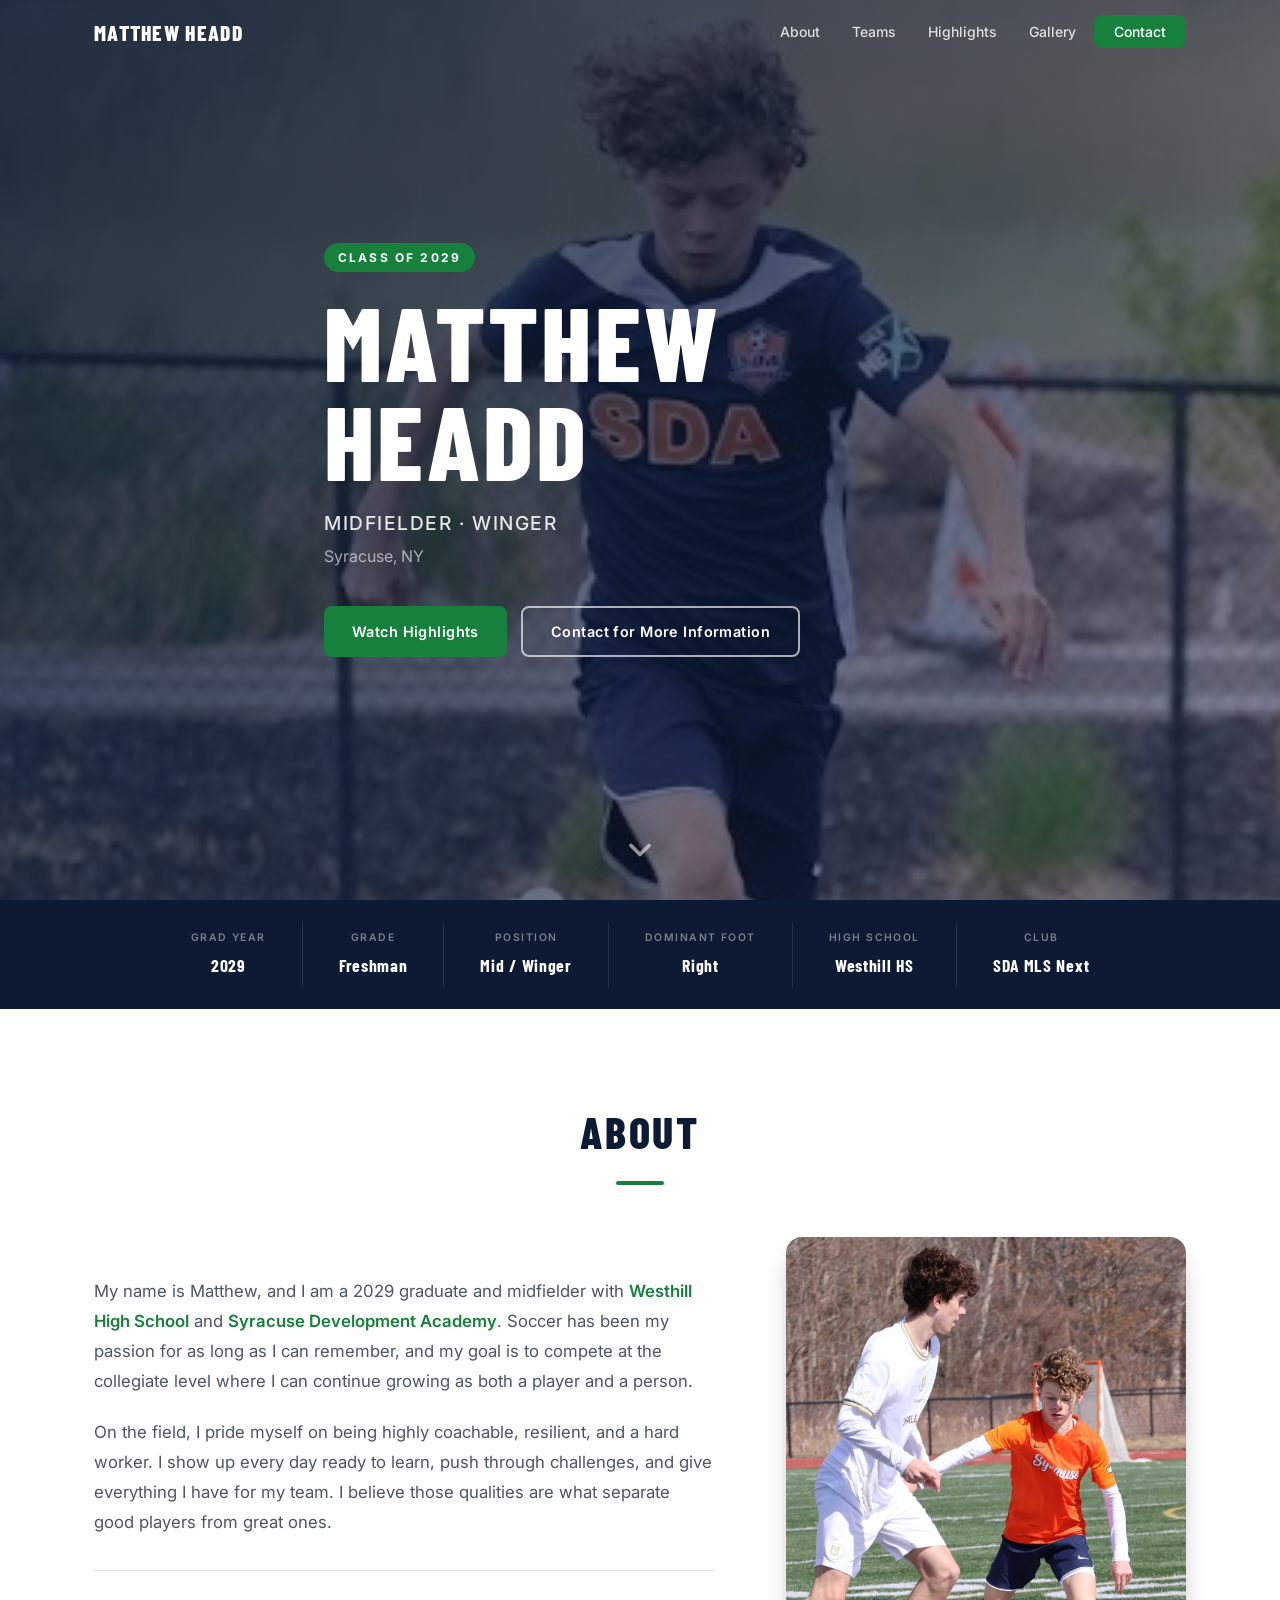
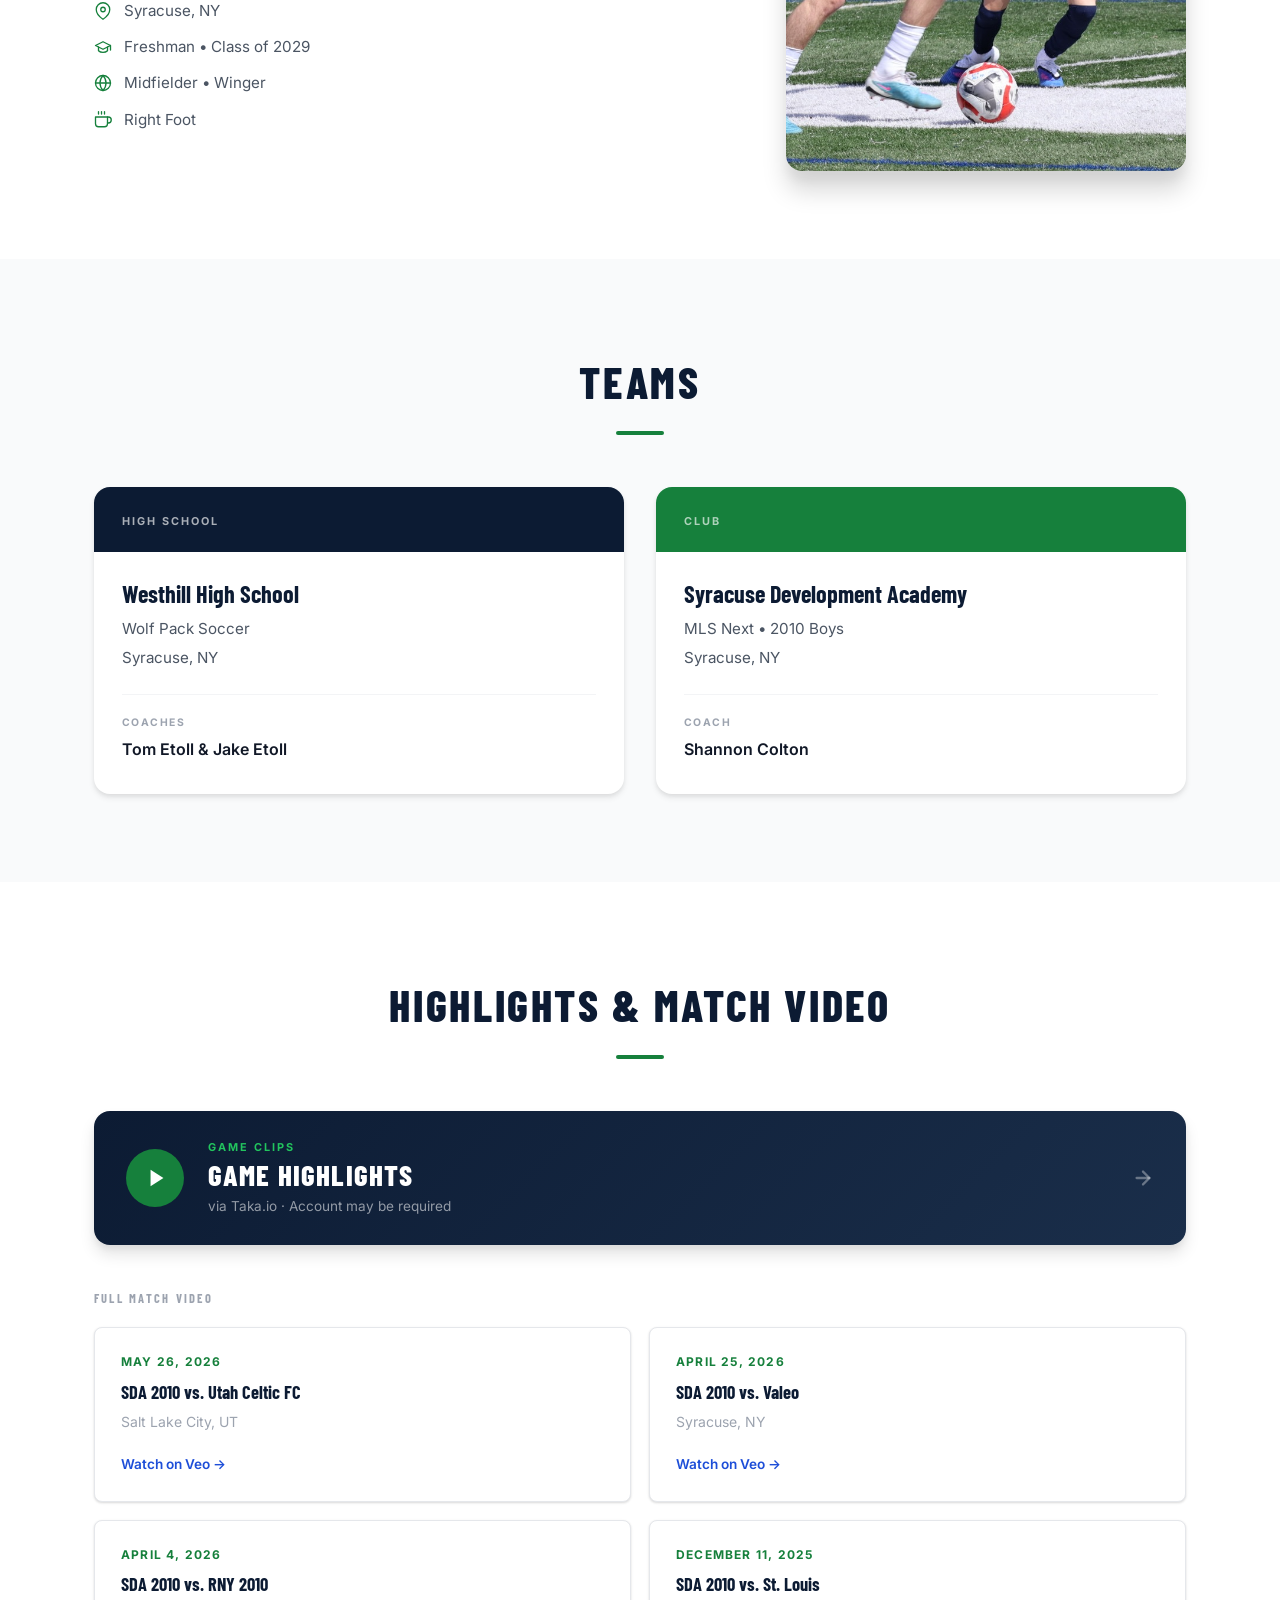
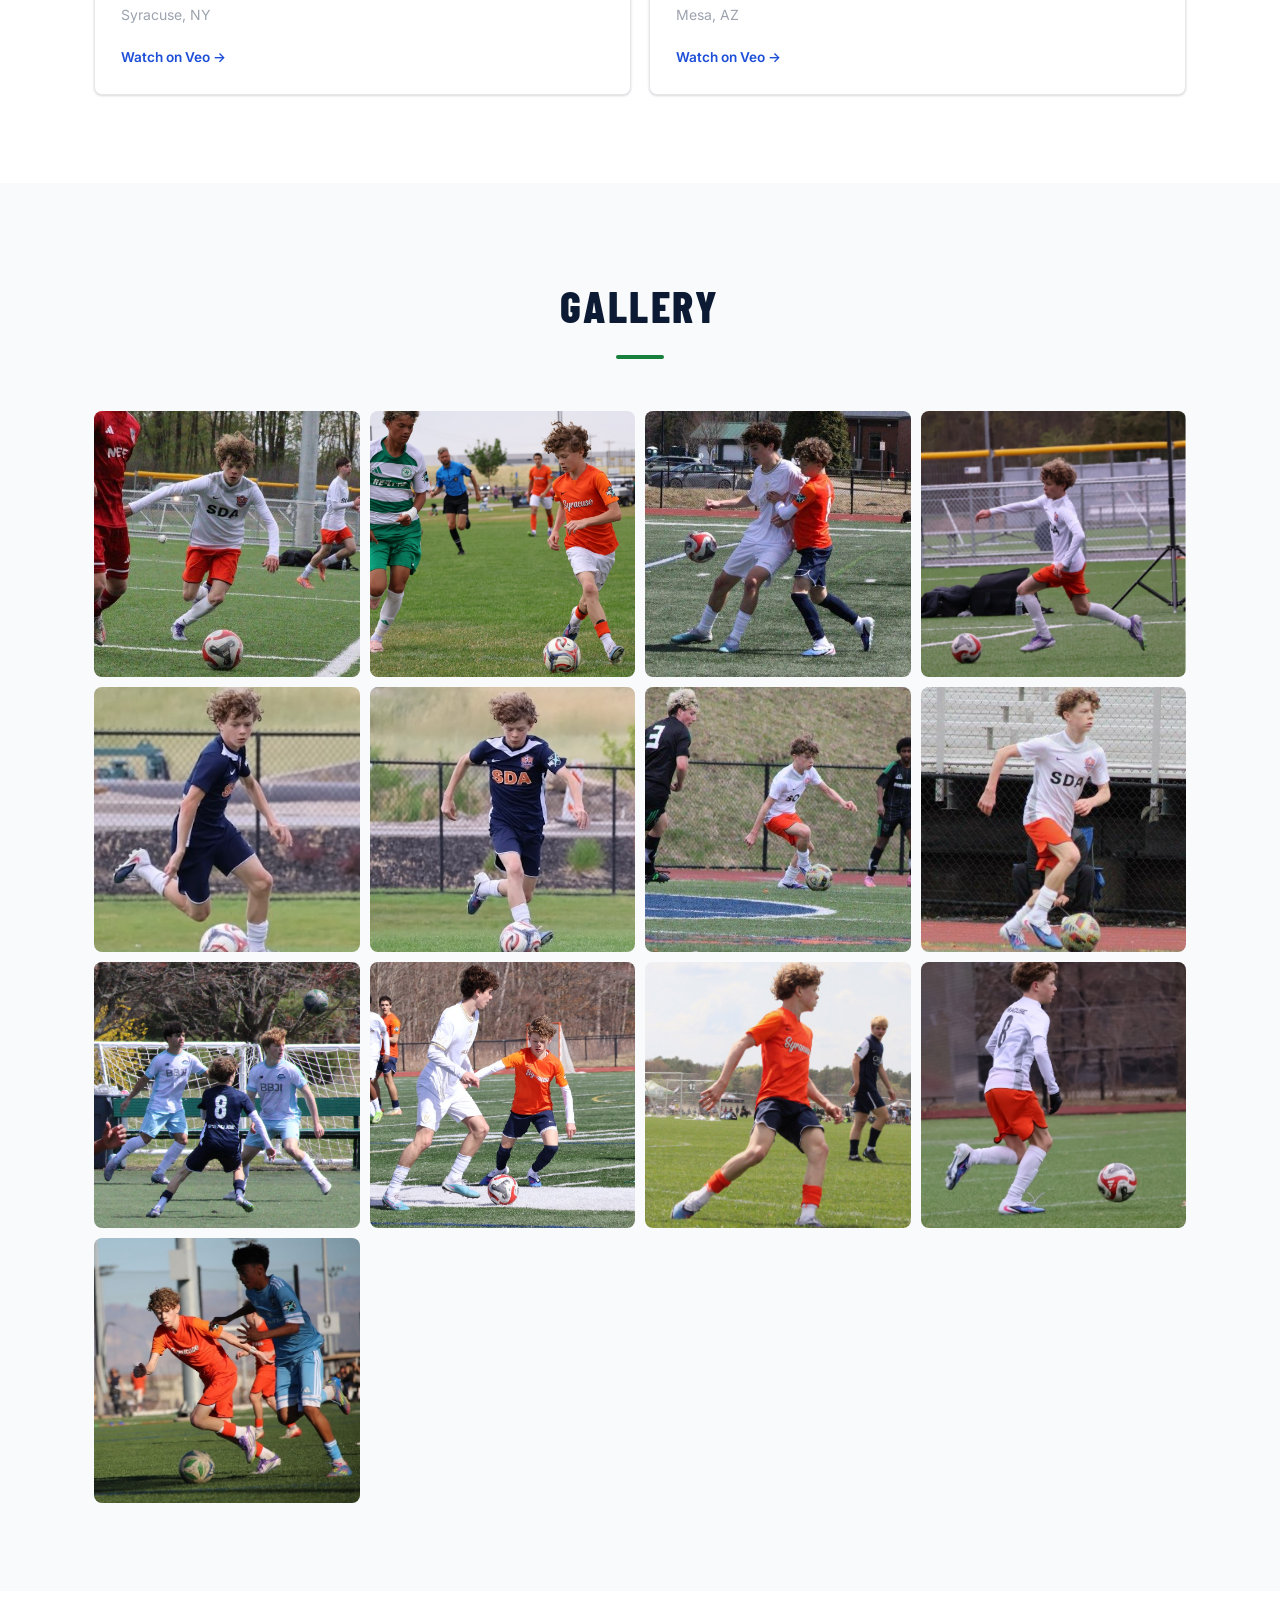
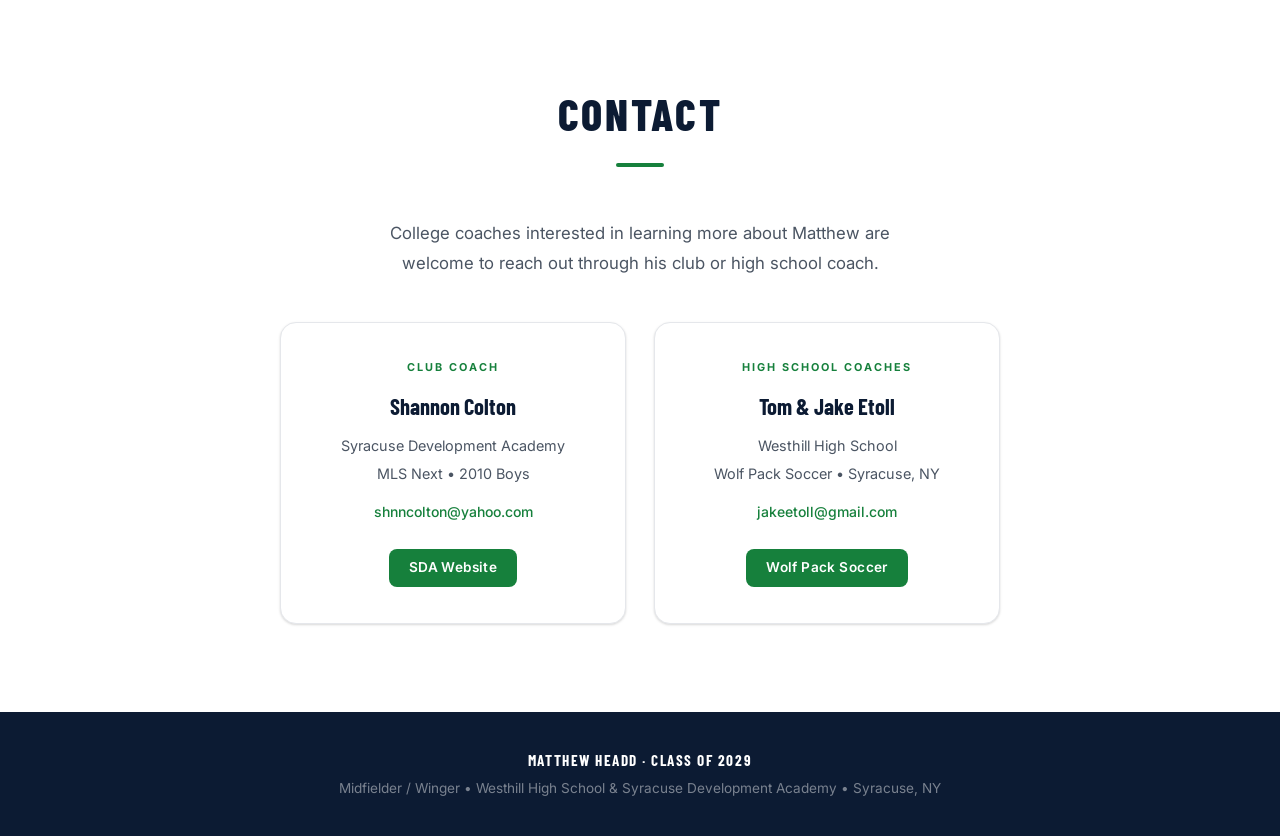
==== index.html @ 7f221096 "Name spelling" ====
<!DOCTYPE html>
<html lang="en">
<head>
  <meta charset="UTF-8" />
  <meta name="viewport" content="width=device-width, initial-scale=1.0" />
  <title>Matthew Headd | Soccer Player Profile | Class of 2029</title>
  <meta name="description" content="Matthew Headd — Midfielder/Winger, Class of 2029. Westhill High School & Syracuse Development Academy MLS Next. Syracuse, NY." />
  <link rel="preconnect" href="https://fonts.googleapis.com" />
  <link rel="preconnect" href="https://fonts.gstatic.com" crossorigin />
  <link href="https://fonts.googleapis.com/css2?family=Inter:wght@400;500;600;700&family=Barlow+Condensed:wght@600;700;800&display=swap" rel="stylesheet" />
  <link rel="stylesheet" href="css/styles.css" />
</head>
<body>

  <!-- ============================================================
       Navigation
  ============================================================ -->
  <header class="site-header" id="site-header">
    <nav class="nav container">
      <a href="#" class="nav-logo">Matthew Headd</a>
      <button class="nav-toggle" id="nav-toggle" aria-label="Toggle navigation" aria-expanded="false">
        <span></span><span></span><span></span>
      </button>
      <ul class="nav-menu" id="nav-menu" role="list">
        <li><a href="#about"      class="nav-link">About</a></li>
        <li><a href="#teams"      class="nav-link">Teams</a></li>
        <li><a href="#highlights" class="nav-link">Highlights</a></li>
        <li><a href="#gallery"    class="nav-link">Gallery</a></li>
        <li><a href="#contact"    class="nav-link nav-link--cta">Contact</a></li>
      </ul>
    </nav>
  </header>

  <!-- ============================================================
       Hero
  ============================================================ -->
  <section class="hero" id="hero">
    <div class="hero-bg">
      <img src="images/IMG_6256.jpeg" alt="Matthew Headd in match action" class="hero-img" />
      <div class="hero-overlay"></div>
    </div>
    <div class="hero-content container">
      <span class="hero-badge">Class of 2029</span>
      <h1 class="hero-name">Matthew Headd</h1>
      <p class="hero-position">Midfielder &middot; Winger</p>
      <p class="hero-location">Syracuse, NY</p>
      <div class="hero-actions">
        <a href="#highlights" class="btn btn--primary">Watch Highlights</a>
        <a href="#contact"    class="btn btn--outline">Contact for More Information</a>
      </div>
    </div>
    <a href="#about" class="hero-scroll" aria-label="Scroll to about section">
      <svg viewBox="0 0 24 24" fill="none" stroke="currentColor" stroke-width="2.5" stroke-linecap="round" stroke-linejoin="round">
        <polyline points="6 9 12 15 18 9"></polyline>
      </svg>
    </a>
  </section>

  <!-- ============================================================
       Stats Bar
  ============================================================ -->
  <div class="stats-bar" aria-label="Quick stats">
    <div class="container stats-bar__inner">
      <div class="stat-item">
        <span class="stat-label">Grad Year</span>
        <span class="stat-value">2029</span>
      </div>
      <div class="stat-item">
        <span class="stat-label">Grade</span>
        <span class="stat-value">Freshman</span>
      </div>
      <div class="stat-item">
        <span class="stat-label">Position</span>
        <span class="stat-value">Mid / Winger</span>
      </div>
      <div class="stat-item">
        <span class="stat-label">Dominant Foot</span>
        <span class="stat-value">Right</span>
      </div>
      <div class="stat-item">
        <span class="stat-label">High School</span>
        <span class="stat-value">Westhill HS</span>
      </div>
      <div class="stat-item">
        <span class="stat-label">Club</span>
        <span class="stat-value">SDA MLS Next</span>
      </div>
    </div>
  </div>

  <!-- ============================================================
       About
  ============================================================ -->
  <section class="section" id="about">
    <div class="container">
      <div class="section-header">
        <h2 class="section-title">About</h2>
        <div class="section-line"></div>
      </div>
      <div class="about-grid">
        <div class="about-text">
          <p class="about-bio">
            My name is Matthew, and I am a 2029 graduate and midfielder with
            <a href="https://www.facebook.com/warriorsoccer7484/" target="_blank" rel="noopener noreferrer">Westhill High School</a>
            and
            <a href="https://www.syracusedevelopmentacademy.com/" target="_blank" rel="noopener noreferrer">Syracuse Development Academy</a>.
            Soccer has been my passion for as long as I can remember, and my goal is to compete at the collegiate level where I can continue growing as both a player and a person.
          </p>
          <p class="about-bio">
            On the field, I pride myself on being highly coachable, resilient, and a hard worker. I show up every day ready to learn, push through challenges, and give everything I have for my team. I believe those qualities are what separate good players from great ones.
          </p>
          <ul class="about-details">
            <li class="detail-row">
              <svg class="detail-icon" viewBox="0 0 24 24" fill="none" stroke="currentColor" stroke-width="2" stroke-linecap="round" stroke-linejoin="round"><path d="M21 10c0 7-9 13-9 13s-9-6-9-13a9 9 0 0118 0z"/><circle cx="12" cy="10" r="3"/></svg>
              <span>Syracuse, NY</span>
            </li>
            <li class="detail-row">
              <svg class="detail-icon" viewBox="0 0 24 24" fill="none" stroke="currentColor" stroke-width="2" stroke-linecap="round" stroke-linejoin="round"><path d="M22 10v6M2 10l10-5 10 5-10 5z"/><path d="M6 12v5c3 3 9 3 12 0v-5"/></svg>
              <span>Freshman &bull; Class of 2029</span>
            </li>
            <li class="detail-row">
              <svg class="detail-icon" viewBox="0 0 24 24" fill="none" stroke="currentColor" stroke-width="2" stroke-linecap="round" stroke-linejoin="round"><circle cx="12" cy="12" r="10"/><path d="M12 2a14.5 14.5 0 000 20 14.5 14.5 0 000-20"/><path d="M2 12h20"/></svg>
              <span>Midfielder &bull; Winger</span>
            </li>
            <li class="detail-row">
              <svg class="detail-icon" viewBox="0 0 24 24" fill="none" stroke="currentColor" stroke-width="2" stroke-linecap="round" stroke-linejoin="round"><path d="M18 8h1a4 4 0 010 8h-1"/><path d="M2 8h16v9a4 4 0 01-4 4H6a4 4 0 01-4-4V8z"/><line x1="6" y1="1" x2="6" y2="4"/><line x1="10" y1="1" x2="10" y2="4"/><line x1="14" y1="1" x2="14" y2="4"/></svg>
              <span>Right Foot</span>
            </li>
          </ul>
        </div>
        <div class="about-photo">
          <img src="images/IMG_8294.jpeg" alt="Matthew Headd competing for the ball" />
        </div>
      </div>
    </div>
  </section>

  <!-- ============================================================
       Teams
  ============================================================ -->
  <section class="section section--alt" id="teams">
    <div class="container">
      <div class="section-header">
        <h2 class="section-title">Teams</h2>
        <div class="section-line"></div>
      </div>
      <div class="teams-grid">

        <div class="team-card">
          <div class="team-card__header team-card__header--hs">
            <span class="team-type">High School</span>
          </div>
          <div class="team-card__body">
            <h3 class="team-name">
              <a href="https://www.facebook.com/warriorsoccer7484/" target="_blank" rel="noopener noreferrer">Westhill High School</a>
            </h3>
            <p class="team-detail">Wolf Pack Soccer</p>
            <p class="team-detail">Syracuse, NY</p>
            <div class="team-coaches">
              <p class="coaches-label">Coaches</p>
              <p class="coaches-names">Tom Etoll &amp; Jake Etoll</p>
            </div>
          </div>
        </div>

        <div class="team-card">
          <div class="team-card__header team-card__header--club">
            <span class="team-type">Club</span>
          </div>
          <div class="team-card__body">
            <h3 class="team-name">
              <a href="https://www.syracusedevelopmentacademy.com/" target="_blank" rel="noopener noreferrer">Syracuse Development Academy</a>
            </h3>
            <p class="team-detail">MLS Next &bull; 2010 Boys</p>
            <p class="team-detail">Syracuse, NY</p>
            <div class="team-coaches">
              <p class="coaches-label">Coach</p>
              <p class="coaches-names">Shannon Colton</p>
            </div>
          </div>
        </div>

      </div>
    </div>
  </section>

  <!-- ============================================================
       Highlights & Match Video
  ============================================================ -->
  <section class="section" id="highlights">
    <div class="container">
      <div class="section-header">
        <h2 class="section-title">Highlights &amp; Match Video</h2>
        <div class="section-line"></div>
      </div>

      <div class="highlights-featured">
        <a href="https://taka.io/soccer/athlete/6717ccf7fbbf67ba51ec1f90?tabName=by_games&fixtureId=418350&clip=127984_22_1"
           target="_blank" rel="noopener noreferrer"
           class="highlight-card">
          <div class="highlight-card__icon" aria-hidden="true">
            <svg viewBox="0 0 24 24" fill="currentColor"><polygon points="5 3 19 12 5 21 5 3"/></svg>
          </div>
          <div class="highlight-card__body">
            <span class="highlight-card__badge">Game Clips</span>
            <h3 class="highlight-card__title">Game Highlights</h3>
            <p class="highlight-card__sub">via Taka.io &middot; Account may be required</p>
          </div>
          <svg class="highlight-card__arrow" viewBox="0 0 24 24" fill="none" stroke="currentColor" stroke-width="2.5" stroke-linecap="round" stroke-linejoin="round" aria-hidden="true">
            <line x1="5" y1="12" x2="19" y2="12"/><polyline points="12 5 19 12 12 19"/>
          </svg>
        </a>
      </div>

      <h3 class="matches-heading">Full Match Video</h3>
      <div class="matches-grid">

        <a href="https://app.veo.co/matches/20260526-sda-2010-boys-mls-next-vs-utah-celtic-fc-v5037a9a/"
           target="_blank" rel="noopener noreferrer" class="match-card">
          <p class="match-card__date">May 26, 2026</p>
          <p class="match-card__matchup">SDA 2010 vs. Utah Celtic FC</p>
          <p class="match-card__location">Salt Lake City, UT</p>
          <span class="match-card__link">Watch on Veo &rarr;</span>
        </a>

        <a href="https://app.veo.co/matches/20260425-sda-2010-boys-mls-next-vs-valeo-v6dd830a/"
           target="_blank" rel="noopener noreferrer" class="match-card">
          <p class="match-card__date">April 25, 2026</p>
          <p class="match-card__matchup">SDA 2010 vs. Valeo</p>
          <p class="match-card__location">Syracuse, NY</p>
          <span class="match-card__link">Watch on Veo &rarr;</span>
        </a>

        <a href="https://app.veo.co/matches/20260404-sda-2010-boys-mls-next-vs-rny-2010-v8fd1dd7/"
           target="_blank" rel="noopener noreferrer" class="match-card">
          <p class="match-card__date">April 4, 2026</p>
          <p class="match-card__matchup">SDA 2010 vs. RNY 2010</p>
          <p class="match-card__location">Syracuse, NY</p>
          <span class="match-card__link">Watch on Veo &rarr;</span>
        </a>

        <a href="https://app.veo.co/matches/20251211-sda-2010-boys-mls-next-vs-st-louis-1de81e74/"
           target="_blank" rel="noopener noreferrer" class="match-card">
          <p class="match-card__date">December 11, 2025</p>
          <p class="match-card__matchup">SDA 2010 vs. St. Louis</p>
          <p class="match-card__location">Mesa, AZ</p>
          <span class="match-card__link">Watch on Veo &rarr;</span>
        </a>

      </div>
    </div>
  </section>

  <!-- ============================================================
       Photo Gallery
  ============================================================ -->
  <section class="section section--alt" id="gallery">
    <div class="container">
      <div class="section-header">
        <h2 class="section-title">Gallery</h2>
        <div class="section-line"></div>
      </div>
      <div class="gallery-grid">
        <button class="gallery-item" data-src="images/IMG_0622.jpeg" data-index="0"  aria-label="View photo 1"><img  src="images/IMG_0622.jpeg" alt="Matthew Headd in action" loading="lazy" /></button>
        <button class="gallery-item" data-src="images/IMG_1736.jpeg" data-index="1"  aria-label="View photo 2"><img  src="images/IMG_1736.jpeg" alt="Matthew Headd in action" loading="lazy" /></button>
        <button class="gallery-item" data-src="images/IMG_5354.jpeg" data-index="2"  aria-label="View photo 3"><img  src="images/IMG_5354.jpeg" alt="Matthew Headd in action" loading="lazy" /></button>
        <button class="gallery-item" data-src="images/IMG_6201.jpeg" data-index="3"  aria-label="View photo 4"><img  src="images/IMG_6201.jpeg" alt="Matthew Headd in action" loading="lazy" /></button>
        <button class="gallery-item" data-src="images/IMG_6254.jpeg" data-index="4"  aria-label="View photo 5"><img  src="images/IMG_6254.jpeg" alt="Matthew Headd in action" loading="lazy" /></button>
        <button class="gallery-item" data-src="images/IMG_6256.jpeg" data-index="5"  aria-label="View photo 6"><img  src="images/IMG_6256.jpeg" alt="Matthew Headd in action" loading="lazy" /></button>
        <button class="gallery-item" data-src="images/IMG_6414.jpeg" data-index="6"  aria-label="View photo 7"><img  src="images/IMG_6414.jpeg" alt="Matthew Headd in action" loading="lazy" /></button>
        <button class="gallery-item" data-src="images/IMG_6507.jpeg" data-index="7"  aria-label="View photo 8"><img  src="images/IMG_6507.jpeg" alt="Matthew Headd in action" loading="lazy" /></button>
        <button class="gallery-item" data-src="images/IMG_7121.jpeg" data-index="8"  aria-label="View photo 9"><img  src="images/IMG_7121.jpeg" alt="Matthew Headd in action" loading="lazy" /></button>
        <button class="gallery-item" data-src="images/IMG_8294.jpeg" data-index="9"  aria-label="View photo 10"><img src="images/IMG_8294.jpeg" alt="Matthew Headd in action" loading="lazy" /></button>
        <button class="gallery-item" data-src="images/IMG_8454.jpeg" data-index="10" aria-label="View photo 11"><img src="images/IMG_8454.jpeg" alt="Matthew Headd in action" loading="lazy" /></button>
        <button class="gallery-item" data-src="images/IMG_8522.jpeg" data-index="11" aria-label="View photo 12"><img src="images/IMG_8522.jpeg" alt="Matthew Headd in action" loading="lazy" /></button>
        <button class="gallery-item" data-src="images/IMG_9876.jpeg" data-index="12" aria-label="View photo 13"><img src="images/IMG_9876.jpeg" alt="Matthew Headd in action" loading="lazy" /></button>
      </div>
    </div>
  </section>

  <!-- Lightbox -->
  <div class="lightbox" id="lightbox" role="dialog" aria-modal="true" aria-label="Photo lightbox">
    <button class="lightbox-close" id="lightbox-close" aria-label="Close photo viewer">&times;</button>
    <button class="lightbox-prev"  id="lightbox-prev"  aria-label="Previous photo">&#8249;</button>
    <button class="lightbox-next"  id="lightbox-next"  aria-label="Next photo">&#8250;</button>
    <div class="lightbox-img-wrap">
      <img src="" alt="" id="lightbox-img" />
    </div>
    <p class="lightbox-counter" id="lightbox-counter" aria-live="polite"></p>
  </div>

  <!-- ============================================================
       Contact
  ============================================================ -->
  <section class="section" id="contact">
    <div class="container">
      <div class="section-header">
        <h2 class="section-title">Contact</h2>
        <div class="section-line"></div>
      </div>
      <p class="contact-intro">
        College coaches interested in learning more about Matthew are welcome to reach out through his club or high school coach.
      </p>
      <div class="contact-cards">
        <div class="contact-card">
          <p class="contact-card__label">Club Coach</p>
          <h3 class="contact-card__name">Shannon Colton</h3>
          <p class="contact-card__detail">Syracuse Development Academy</p>
          <p class="contact-card__detail">MLS Next &bull; 2010 Boys</p>
          <div class="contact-links">
            <a href="mailto:shnncolton@yahoo.com" class="contact-link">shnncolton@yahoo.com</a>
          </div>
          <a href="https://www.syracusedevelopmentacademy.com/" target="_blank" rel="noopener noreferrer" class="btn btn--primary btn--sm">SDA Website</a>
        </div>

        <div class="contact-card">
          <p class="contact-card__label">High School Coaches</p>
          <h3 class="contact-card__name">Tom &amp; Jake Etoll</h3>
          <p class="contact-card__detail">Westhill High School</p>
          <p class="contact-card__detail">Wolf Pack Soccer &bull; Syracuse, NY</p>
          <div class="contact-links">
            <a href="mailto:jakeetoll@gmail.com" class="contact-link">jakeetoll@gmail.com</a>
          </div>
          <a href="https://www.facebook.com/warriorsoccer7484/" target="_blank" rel="noopener noreferrer" class="btn btn--primary btn--sm">Wolf Pack Soccer</a>
        </div>

      </div>
    </div>
  </section>

  <!-- ============================================================
       Footer
  ============================================================ -->
  <footer class="site-footer">
    <div class="container footer-inner">
      <p class="footer-name">Matthew Headd &middot; Class of 2029</p>
      <p class="footer-sub">Midfielder / Winger &bull; Westhill High School &amp; Syracuse Development Academy &bull; Syracuse, NY</p>
    </div>
  </footer>

  <script src="js/main.js"></script>
</body>
</html>
---- css/styles.css ----
/* ==========================================================================
   CSS Custom Properties
   ========================================================================== */
:root {
  --color-navy:        #0C1B33;
  --color-navy-mid:    #1A2E4A;
  --color-green:       #16803C;
  --color-green-dark:  #14532D;
  --color-green-light: #22C55E;
  --color-blue:        #1D4ED8;
  --color-white:       #FFFFFF;
  --color-gray-50:     #F9FAFB;
  --color-gray-100:    #F3F4F6;
  --color-gray-200:    #E5E7EB;
  --color-gray-400:    #9CA3AF;
  --color-gray-600:    #4B5563;
  --color-gray-900:    #111827;

  --font-heading: 'Barlow Condensed', sans-serif;
  --font-body:    'Inter', sans-serif;

  --radius:    8px;
  --radius-lg: 16px;

  --shadow-sm: 0 1px 3px rgba(0,0,0,0.10), 0 1px 2px rgba(0,0,0,0.06);
  --shadow-md: 0 4px 6px rgba(0,0,0,0.07), 0 2px 4px rgba(0,0,0,0.06);
  --shadow-lg: 0 10px 15px rgba(0,0,0,0.10), 0 4px 6px rgba(0,0,0,0.05);
  --shadow-xl: 0 20px 25px rgba(0,0,0,0.15), 0 10px 10px rgba(0,0,0,0.04);

  --nav-height: 64px;
  --transition: 0.2s ease;
}

/* ==========================================================================
   Reset & Base
   ========================================================================== */
*, *::before, *::after {
  box-sizing: border-box;
  margin: 0;
  padding: 0;
}

html {
  scroll-behavior: smooth;
  font-size: 16px;
  /* Offset anchor links so the fixed nav doesn't cover section headings */
  scroll-padding-top: var(--nav-height);
}

body {
  font-family: var(--font-body);
  color: var(--color-gray-900);
  background: var(--color-white);
  line-height: 1.6;
  -webkit-font-smoothing: antialiased;
}

img {
  max-width: 100%;
  display: block;
}

a { color: inherit; text-decoration: none; -webkit-tap-highlight-color: transparent; }

ul { list-style: none; }

button {
  cursor: pointer;
  background: none;
  border: none;
  font-family: inherit;
  -webkit-tap-highlight-color: transparent;
}

/* ==========================================================================
   Utilities
   ========================================================================== */
.container {
  max-width: 1140px;
  margin: 0 auto;
  padding: 0 24px;
}

.section {
  padding: 88px 0;
}

.section--alt {
  background: var(--color-gray-50);
}

.section-header {
  text-align: center;
  margin-bottom: 52px;
}

.section-title {
  font-family: var(--font-heading);
  font-size: clamp(2rem, 4vw, 2.75rem);
  font-weight: 800;
  text-transform: uppercase;
  letter-spacing: 0.06em;
  color: var(--color-navy);
  margin-bottom: 14px;
}

.section-line {
  width: 48px;
  height: 4px;
  background: var(--color-green);
  margin: 0 auto;
  border-radius: 2px;
}

/* ==========================================================================
   Buttons
   ========================================================================== */
.btn {
  display: inline-flex;
  align-items: center;
  gap: 8px;
  padding: 12px 28px;
  border-radius: var(--radius);
  font-weight: 600;
  font-size: 0.9rem;
  letter-spacing: 0.03em;
  transition: all var(--transition);
  white-space: nowrap;
}

.btn--primary {
  background: var(--color-green);
  color: var(--color-white);
}

.btn--primary:hover {
  background: var(--color-green-dark);
}

.btn--outline {
  background: transparent;
  color: var(--color-white);
  border: 2px solid rgba(255, 255, 255, 0.65);
}

.btn--outline:hover {
  background: rgba(255, 255, 255, 0.12);
  border-color: var(--color-white);
}

.btn--sm {
  padding: 8px 20px;
  font-size: 0.85rem;
}

/* ==========================================================================
   Navigation
   ========================================================================== */
.site-header {
  position: fixed;
  top: 0;
  left: 0;
  right: 0;
  z-index: 100;
  height: var(--nav-height);
  background: transparent;
  transition: background var(--transition), box-shadow var(--transition);
}

.site-header.scrolled {
  background: var(--color-navy);
  box-shadow: var(--shadow-lg);
}

.nav {
  display: flex;
  align-items: center;
  justify-content: space-between;
  height: 100%;
}

.nav-logo {
  font-family: var(--font-heading);
  font-size: 1.35rem;
  font-weight: 800;
  color: var(--color-white);
  letter-spacing: 0.06em;
  text-transform: uppercase;
}

.nav-menu {
  display: flex;
  align-items: center;
  gap: 4px;
}

.nav-link {
  color: rgba(255, 255, 255, 0.82);
  font-weight: 500;
  font-size: 0.875rem;
  padding: 6px 14px;
  border-radius: var(--radius);
  transition: color var(--transition), background var(--transition);
}

.nav-link:hover {
  color: var(--color-white);
  background: rgba(255, 255, 255, 0.1);
}

.nav-link--cta {
  background: var(--color-green);
  color: var(--color-white);
  padding: 8px 20px;
}

.nav-link--cta:hover {
  background: var(--color-green-dark);
  color: var(--color-white);
}

.nav-toggle {
  display: none;
  flex-direction: column;
  gap: 5px;
  padding: 8px;
}

.nav-toggle span {
  display: block;
  width: 22px;
  height: 2px;
  background: var(--color-white);
  border-radius: 2px;
  transition: all 0.3s ease;
}

/* ==========================================================================
   Hero
   ========================================================================== */
.hero {
  position: relative;
  height: 100vh;
  min-height: 600px;
  display: flex;
  align-items: center;
  overflow: hidden;
}

.hero-bg {
  position: absolute;
  inset: 0;
}

.hero-img {
  width: 100%;
  height: 100%;
  object-fit: cover;
  object-position: center 25%;
}

.hero-overlay {
  position: absolute;
  inset: 0;
  background: linear-gradient(
    135deg,
    rgba(12, 27, 51, 0.88) 0%,
    rgba(12, 27, 51, 0.65) 55%,
    rgba(12, 27, 51, 0.40) 100%
  );
}

.hero-content {
  position: relative;
  z-index: 2;
  color: var(--color-white);
  max-width: 680px;
}

.hero-badge {
  display: inline-block;
  background: var(--color-green);
  color: var(--color-white);
  font-size: 0.75rem;
  font-weight: 700;
  letter-spacing: 0.18em;
  text-transform: uppercase;
  padding: 5px 14px;
  border-radius: 100px;
  margin-bottom: 20px;
}

.hero-name {
  font-family: var(--font-heading);
  font-size: clamp(3.5rem, 9vw, 6.5rem);
  font-weight: 800;
  text-transform: uppercase;
  letter-spacing: 0.03em;
  line-height: 0.95;
  margin-bottom: 18px;
}

.hero-position {
  font-size: 1.2rem;
  font-weight: 500;
  color: rgba(255, 255, 255, 0.88);
  letter-spacing: 0.08em;
  text-transform: uppercase;
  margin-bottom: 6px;
}

.hero-location {
  font-size: 1rem;
  color: rgba(255, 255, 255, 0.6);
  margin-bottom: 36px;
}

.hero-actions {
  display: flex;
  gap: 14px;
  flex-wrap: wrap;
}

.hero-scroll {
  position: absolute;
  bottom: 32px;
  left: 50%;
  transform: translateX(-50%);
  color: rgba(255, 255, 255, 0.55);
  width: 36px;
  height: 36px;
  z-index: 2;
  animation: scrollBounce 2.2s ease-in-out infinite;
}

.hero-scroll svg {
  width: 100%;
  height: 100%;
}

@keyframes scrollBounce {
  0%, 100% { transform: translateX(-50%) translateY(0); opacity: 0.55; }
  50%       { transform: translateX(-50%) translateY(8px); opacity: 0.9; }
}

/* ==========================================================================
   Stats Bar
   ========================================================================== */
.stats-bar {
  background: var(--color-navy);
  padding: 22px 0;
}

.stats-bar__inner {
  display: flex;
  justify-content: center;
  align-items: center;
  gap: 0;
  flex-wrap: wrap;
}

.stat-item {
  display: flex;
  flex-direction: column;
  align-items: center;
  gap: 4px;
  padding: 8px 36px;
  border-right: 1px solid rgba(255, 255, 255, 0.1);
}

.stat-item:last-child {
  border-right: none;
}

.stat-label {
  font-size: 0.65rem;
  font-weight: 600;
  letter-spacing: 0.14em;
  text-transform: uppercase;
  color: rgba(255, 255, 255, 0.45);
}

.stat-value {
  font-family: var(--font-heading);
  font-size: 1.1rem;
  font-weight: 700;
  letter-spacing: 0.04em;
  color: var(--color-white);
}

/* ==========================================================================
   About
   ========================================================================== */
.about-grid {
  display: grid;
  grid-template-columns: 1fr 400px;
  gap: 72px;
  align-items: center;
}

.about-bio {
  font-size: 1.05rem;
  color: var(--color-gray-600);
  margin-bottom: 20px;
  line-height: 1.8;
}

.about-bio a {
  color: var(--color-green);
  font-weight: 600;
  text-decoration: underline;
  text-decoration-color: transparent;
  transition: text-decoration-color var(--transition);
}

.about-bio a:hover {
  text-decoration-color: currentColor;
}

.about-details {
  display: flex;
  flex-direction: column;
  gap: 12px;
  margin-top: 32px;
  padding-top: 28px;
  border-top: 1px solid var(--color-gray-200);
}

.detail-row {
  display: flex;
  align-items: center;
  gap: 12px;
  font-size: 0.95rem;
  color: var(--color-gray-600);
}

.detail-icon {
  width: 18px;
  height: 18px;
  flex-shrink: 0;
  color: var(--color-green);
  stroke-width: 1.75;
}

.about-photo {
  border-radius: var(--radius-lg);
  overflow: hidden;
  box-shadow: var(--shadow-xl);
  aspect-ratio: 3 / 4;
}

.about-photo img {
  width: 100%;
  height: 100%;
  object-fit: cover;
  object-position: center top;
}

/* ==========================================================================
   Teams
   ========================================================================== */
.teams-grid {
  display: grid;
  grid-template-columns: repeat(2, 1fr);
  gap: 32px;
}

.team-card {
  background: var(--color-white);
  border-radius: var(--radius-lg);
  overflow: hidden;
  box-shadow: var(--shadow-md);
  transition: transform var(--transition), box-shadow var(--transition);
}

.team-card:hover {
  box-shadow: var(--shadow-xl);
}

.team-card__header {
  padding: 20px 28px;
}

.team-card__header--hs   { background: var(--color-navy); }
.team-card__header--club { background: var(--color-green); }

.team-type {
  font-size: 0.68rem;
  font-weight: 700;
  letter-spacing: 0.18em;
  text-transform: uppercase;
  color: rgba(255, 255, 255, 0.65);
}

.team-card__body {
  padding: 28px 28px 32px;
}

.team-name {
  font-family: var(--font-heading);
  font-size: 1.5rem;
  font-weight: 700;
  color: var(--color-navy);
  margin-bottom: 8px;
  line-height: 1.2;
}

.team-name a:hover {
  color: var(--color-green);
}

.team-detail {
  font-size: 0.95rem;
  color: var(--color-gray-600);
  margin-bottom: 4px;
}

.team-coaches {
  margin-top: 24px;
  padding-top: 20px;
  border-top: 1px solid var(--color-gray-100);
}

.coaches-label {
  font-size: 0.65rem;
  font-weight: 700;
  letter-spacing: 0.14em;
  text-transform: uppercase;
  color: var(--color-gray-400);
  margin-bottom: 5px;
}

.coaches-names {
  font-size: 1rem;
  font-weight: 600;
  color: var(--color-gray-900);
}

/* ==========================================================================
   Highlights
   ========================================================================== */
.highlights-featured {
  margin-bottom: 44px;
}

.highlight-card {
  display: flex;
  align-items: center;
  gap: 24px;
  padding: 28px 32px;
  background: linear-gradient(135deg, var(--color-navy) 0%, var(--color-navy-mid) 100%);
  border-radius: var(--radius-lg);
  color: var(--color-white);
  box-shadow: var(--shadow-lg);
  transition: transform var(--transition), box-shadow var(--transition);
}

.highlight-card:hover {
  box-shadow: var(--shadow-xl);
}

.highlight-card__icon {
  flex-shrink: 0;
  width: 58px;
  height: 58px;
  background: var(--color-green);
  border-radius: 50%;
  display: flex;
  align-items: center;
  justify-content: center;
}

.highlight-card__icon svg {
  width: 22px;
  height: 22px;
  fill: var(--color-white);
  margin-left: 3px; /* optical centre for play triangle */
}

.highlight-card__body {
  flex: 1;
}

.highlight-card__badge {
  display: block;
  font-size: 0.68rem;
  font-weight: 700;
  letter-spacing: 0.18em;
  text-transform: uppercase;
  color: var(--color-green-light);
  margin-bottom: 5px;
}

.highlight-card__title {
  font-family: var(--font-heading);
  font-size: 1.8rem;
  font-weight: 800;
  text-transform: uppercase;
  letter-spacing: 0.04em;
  line-height: 1;
}

.highlight-card__sub {
  font-size: 0.85rem;
  color: rgba(255, 255, 255, 0.55);
  margin-top: 6px;
}

.highlight-card__arrow {
  width: 22px;
  height: 22px;
  color: rgba(255, 255, 255, 0.35);
  flex-shrink: 0;
  transition: color var(--transition), transform var(--transition);
}

.highlight-card:hover .highlight-card__arrow {
  color: rgba(255, 255, 255, 0.8);
}

.matches-heading {
  font-family: var(--font-heading);
  font-size: 0.78rem;
  font-weight: 700;
  letter-spacing: 0.18em;
  text-transform: uppercase;
  color: var(--color-gray-400);
  margin-bottom: 18px;
}

.matches-grid {
  display: grid;
  grid-template-columns: repeat(2, 1fr);
  gap: 18px;
}

.match-card {
  display: block;
  padding: 24px 26px;
  background: var(--color-white);
  border: 1px solid var(--color-gray-200);
  border-radius: var(--radius);
  box-shadow: var(--shadow-sm);
  transition: border-color var(--transition), box-shadow var(--transition), transform var(--transition);
}

.match-card:hover {
  border-color: var(--color-green);
  box-shadow: var(--shadow-md);
}

.match-card__date {
  font-size: 0.75rem;
  font-weight: 700;
  letter-spacing: 0.1em;
  text-transform: uppercase;
  color: var(--color-green);
  margin-bottom: 6px;
}

.match-card__matchup {
  font-family: var(--font-heading);
  font-size: 1.15rem;
  font-weight: 700;
  color: var(--color-navy);
  margin-bottom: 4px;
}

.match-card__location {
  font-size: 0.875rem;
  color: var(--color-gray-400);
  margin-bottom: 18px;
}

.match-card__link {
  font-size: 0.85rem;
  font-weight: 600;
  color: var(--color-blue);
  transition: color var(--transition);
}

.match-card:hover .match-card__link {
  color: var(--color-green);
}

/* ==========================================================================
   Gallery
   ========================================================================== */
.gallery-grid {
  display: grid;
  grid-template-columns: repeat(4, 1fr);
  gap: 10px;
}

.gallery-item {
  display: block;
  aspect-ratio: 1;
  overflow: hidden;
  border-radius: var(--radius);
  position: relative;
  padding: 0;
}

.gallery-item::after {
  content: '';
  position: absolute;
  inset: 0;
  background: rgba(12, 27, 51, 0);
  transition: background 0.3s ease;
  pointer-events: none;
}

.gallery-item:hover::after {
  background: rgba(12, 27, 51, 0.28);
}

.gallery-item img {
  width: 100%;
  height: 100%;
  object-fit: cover;
  transition: transform 0.45s ease;
}

.gallery-item:hover img {
  transform: none;
}

/* ==========================================================================
   Lightbox
   ========================================================================== */
.lightbox {
  position: fixed;
  inset: 0;
  z-index: 1000;
  background: rgba(0, 0, 0, 0.93);
  display: none;
  align-items: center;
  justify-content: center;
}

.lightbox.active {
  display: flex;
}

.lightbox-img-wrap {
  max-width: 90vw;
  max-height: 85vh;
  display: flex;
  align-items: center;
  justify-content: center;
}

.lightbox-img-wrap img {
  max-width: 100%;
  max-height: 85vh;
  object-fit: contain;
  border-radius: var(--radius);
  box-shadow: 0 30px 60px rgba(0, 0, 0, 0.6);
  display: block;
}

.lightbox-close {
  position: absolute;
  top: 18px;
  right: 22px;
  font-size: 2.5rem;
  line-height: 1;
  color: rgba(255, 255, 255, 0.65);
  padding: 8px;
  transition: color var(--transition);
}

.lightbox-close:hover { color: var(--color-white); }

.lightbox-prev,
.lightbox-next {
  position: absolute;
  top: 50%;
  transform: translateY(-50%);
  font-size: 3rem;
  color: rgba(255, 255, 255, 0.6);
  padding: 16px 20px;
  transition: color var(--transition);
}

.lightbox-prev:hover,
.lightbox-next:hover { color: var(--color-white); }

.lightbox-prev { left: 8px; }
.lightbox-next { right: 8px; }

.lightbox-counter {
  position: absolute;
  bottom: 22px;
  left: 50%;
  transform: translateX(-50%);
  font-size: 0.8rem;
  color: rgba(255, 255, 255, 0.45);
  font-weight: 500;
  letter-spacing: 0.08em;
}

/* ==========================================================================
   Contact
   ========================================================================== */
.contact-intro {
  text-align: center;
  font-size: 1.05rem;
  color: var(--color-gray-600);
  max-width: 560px;
  margin: 0 auto 44px;
  line-height: 1.75;
}

.contact-cards {
  display: grid;
  grid-template-columns: repeat(2, 1fr);
  gap: 28px;
  max-width: 720px;
  margin: 0 auto;
}

.contact-cards--three {
  grid-template-columns: repeat(3, 1fr);
  max-width: 960px;
}

.contact-links {
  display: flex;
  flex-direction: column;
  gap: 6px;
  margin-top: 16px;
  margin-bottom: 4px;
}

.contact-link {
  font-size: 0.875rem;
  font-weight: 500;
  color: var(--color-green);
  word-break: break-all;
  transition: color var(--transition);
}

.contact-link:hover {
  color: var(--color-green-dark);
  text-decoration: underline;
}

.contact-card {
  background: var(--color-white);
  border: 1px solid var(--color-gray-200);
  border-radius: var(--radius-lg);
  padding: 36px 28px;
  text-align: center;
  box-shadow: var(--shadow-sm);
}

.contact-card__label {
  font-size: 0.68rem;
  font-weight: 700;
  letter-spacing: 0.18em;
  text-transform: uppercase;
  color: var(--color-green);
  margin-bottom: 12px;
}

.contact-card__name {
  font-family: var(--font-heading);
  font-size: 1.4rem;
  font-weight: 700;
  color: var(--color-navy);
  margin-bottom: 10px;
}

.contact-card__detail {
  font-size: 0.9rem;
  color: var(--color-gray-600);
  margin-bottom: 4px;
}

.contact-card .btn {
  margin-top: 22px;
}

/* ==========================================================================
   Footer
   ========================================================================== */
.site-footer {
  background: var(--color-navy);
  padding: 36px 0;
}

.footer-inner {
  text-align: center;
}

.footer-name {
  font-family: var(--font-heading);
  font-size: 0.95rem;
  font-weight: 700;
  letter-spacing: 0.1em;
  text-transform: uppercase;
  color: var(--color-white);
  margin-bottom: 6px;
}

.footer-sub {
  font-size: 0.85rem;
  color: rgba(255, 255, 255, 0.45);
}

/* ==========================================================================
   Hover — only apply transform/hover effects on devices that support hover
   (avoids sticky hover state on iOS/Android touch screens)
   ========================================================================== */
@media (hover: hover) {
  .btn--primary:hover   { transform: translateY(-1px); box-shadow: var(--shadow-md); }
  .btn--outline:hover   { transform: translateY(-1px); }
  .team-card:hover      { transform: translateY(-4px); box-shadow: var(--shadow-xl); }
  .highlight-card:hover { transform: translateY(-2px); box-shadow: var(--shadow-xl); }
  .match-card:hover     { transform: translateY(-2px); }
  .gallery-item:hover img         { transform: scale(1.06); }
  .gallery-item:hover::after      { background: rgba(12, 27, 51, 0.28); }
  .highlight-card:hover .highlight-card__arrow { color: rgba(255,255,255,0.8); transform: translateX(4px); }
}

/* ==========================================================================
   Reduced motion
   ========================================================================== */
@media (prefers-reduced-motion: reduce) {
  html { scroll-behavior: auto; }
  *, *::before, *::after { animation-duration: 0.01ms !important; transition-duration: 0.01ms !important; }
}

/* ==========================================================================
   Responsive — Tablet  (≤ 960px)
   ========================================================================== */
@media (max-width: 960px) {
  .about-grid {
    grid-template-columns: 1fr;
    gap: 44px;
  }

  .about-photo {
    max-width: 440px;
    margin: 0 auto;
    aspect-ratio: 4 / 3;
  }

  .teams-grid,
  .matches-grid,
  .contact-cards {
    grid-template-columns: 1fr;
  }

  .contact-cards--three {
    grid-template-columns: repeat(2, 1fr);
    max-width: 720px;
  }

  .gallery-grid {
    grid-template-columns: repeat(3, 1fr);
  }

  .stat-item {
    padding: 8px 20px;
  }
}

/* ==========================================================================
   Responsive — Mobile  (≤ 640px)
   ========================================================================== */
@media (max-width: 640px) {
  .section {
    padding: 56px 0;
  }

  .container {
    padding: 0 16px;
  }

  /* --- Navigation / hamburger --- */
  .nav-toggle {
    display: flex;
  }

  .nav-menu {
    position: fixed;
    top: var(--nav-height);
    left: 0;
    right: 0;
    background: var(--color-navy);
    flex-direction: column;
    align-items: stretch;
    padding: 12px 16px 24px;
    gap: 4px;
    transform: translateY(-110%);
    opacity: 0;
    pointer-events: none;
    transition: transform 0.3s ease, opacity 0.3s ease;
    box-shadow: var(--shadow-lg);
    /* Sit above page content */
    z-index: 99;
  }

  .nav-menu.open {
    transform: translateY(0);
    opacity: 1;
    pointer-events: all;
  }

  .nav-link {
    padding: 14px 16px;
    font-size: 1rem;
    /* Minimum 44px touch target */
    min-height: 44px;
    display: flex;
    align-items: center;
  }

  .nav-link--cta {
    margin-top: 8px;
    justify-content: center;
  }

  /* --- Hero --- */
  .hero {
    /* Use svh so hero fills visible viewport on mobile (accounts for browser chrome) */
    height: 100svh;
    min-height: 540px;
  }

  .hero-name {
    /* Tighten large heading on narrow screens */
    font-size: clamp(2.8rem, 14vw, 4.5rem);
  }

  .hero-actions {
    flex-direction: column;
    align-items: stretch;
  }

  .hero-actions .btn {
    justify-content: center;
    white-space: normal;
    text-align: center;
  }

  /* --- Stats bar: 3×2 grid --- */
  .stats-bar__inner {
    display: grid;
    grid-template-columns: repeat(3, 1fr);
    gap: 0;
  }

  .stat-item {
    padding: 12px 8px;
    border-right: 1px solid rgba(255, 255, 255, 0.08);
    border-bottom: 1px solid rgba(255, 255, 255, 0.08);
    align-items: center;
  }

  /* Remove right border on every 3rd item */
  .stat-item:nth-child(3n) {
    border-right: none;
  }

  /* Remove bottom border on last row */
  .stat-item:nth-last-child(-n+3) {
    border-bottom: none;
  }

  .stat-value {
    font-size: 0.95rem;
  }

  .stat-label {
    font-size: 0.6rem;
  }

  /* --- About photo: portrait crop feels better on mobile --- */
  .about-photo {
    max-width: 100%;
    aspect-ratio: 4 / 3;
  }

  /* --- Highlights --- */
  .highlight-card {
    flex-direction: column;
    text-align: center;
    padding: 28px 20px;
    gap: 16px;
  }

  .highlight-card__arrow {
    display: none;
  }

  .matches-grid {
    grid-template-columns: 1fr;
  }

  /* --- Gallery: 2 columns on mobile --- */
  .gallery-grid {
    grid-template-columns: repeat(2, 1fr);
    gap: 6px;
  }

  /* Larger tap area for lightbox controls */
  .lightbox-close {
    top: 12px;
    right: 12px;
    font-size: 2.8rem;
    padding: 12px;
    min-width: 48px;
    min-height: 48px;
  }

  .lightbox-prev,
  .lightbox-next {
    font-size: 2.2rem;
    padding: 20px 14px;
    min-width: 52px;
    /* Push buttons to the very edges */
    top: auto;
    bottom: 54px;
    transform: none;
  }

  .lightbox-prev { left: 0; }
  .lightbox-next { right: 0; }

  /* --- Contact --- */
  .contact-cards--three {
    grid-template-columns: 1fr;
    max-width: 100%;
  }

  .contact-intro {
    font-size: 1rem;
  }

  /* --- Teams --- */
  .team-card__body {
    padding: 20px 20px 24px;
  }

  /* --- Buttons: allow wrapping on very small screens --- */
  .btn {
    white-space: normal;
    text-align: center;
  }
}

/* ==========================================================================
   Responsive — Very small phones  (≤ 380px)
   ========================================================================== */
@media (max-width: 380px) {
  .hero-name {
    font-size: clamp(2.4rem, 16vw, 3.5rem);
  }

  .section-title {
    font-size: 1.75rem;
  }

  .stats-bar__inner {
    grid-template-columns: repeat(2, 1fr);
  }

  /* Re-apply borders for 2-column grid */
  .stat-item {
    border-right: 1px solid rgba(255, 255, 255, 0.08);
    border-bottom: 1px solid rgba(255, 255, 255, 0.08);
  }

  .stat-item:nth-child(3n) {
    border-right: 1px solid rgba(255, 255, 255, 0.08);
  }

  .stat-item:nth-child(2n) {
    border-right: none;
  }

  .stat-item:nth-last-child(-n+2) {
    border-bottom: none;
  }

  /* 3rd item no longer ends a row in 2-col layout */
  .stat-item:nth-last-child(-n+3) {
    border-bottom: 1px solid rgba(255, 255, 255, 0.08);
  }

  /* last 2 items */
  .stat-item:nth-child(5),
  .stat-item:nth-child(6) {
    border-bottom: none;
  }
}
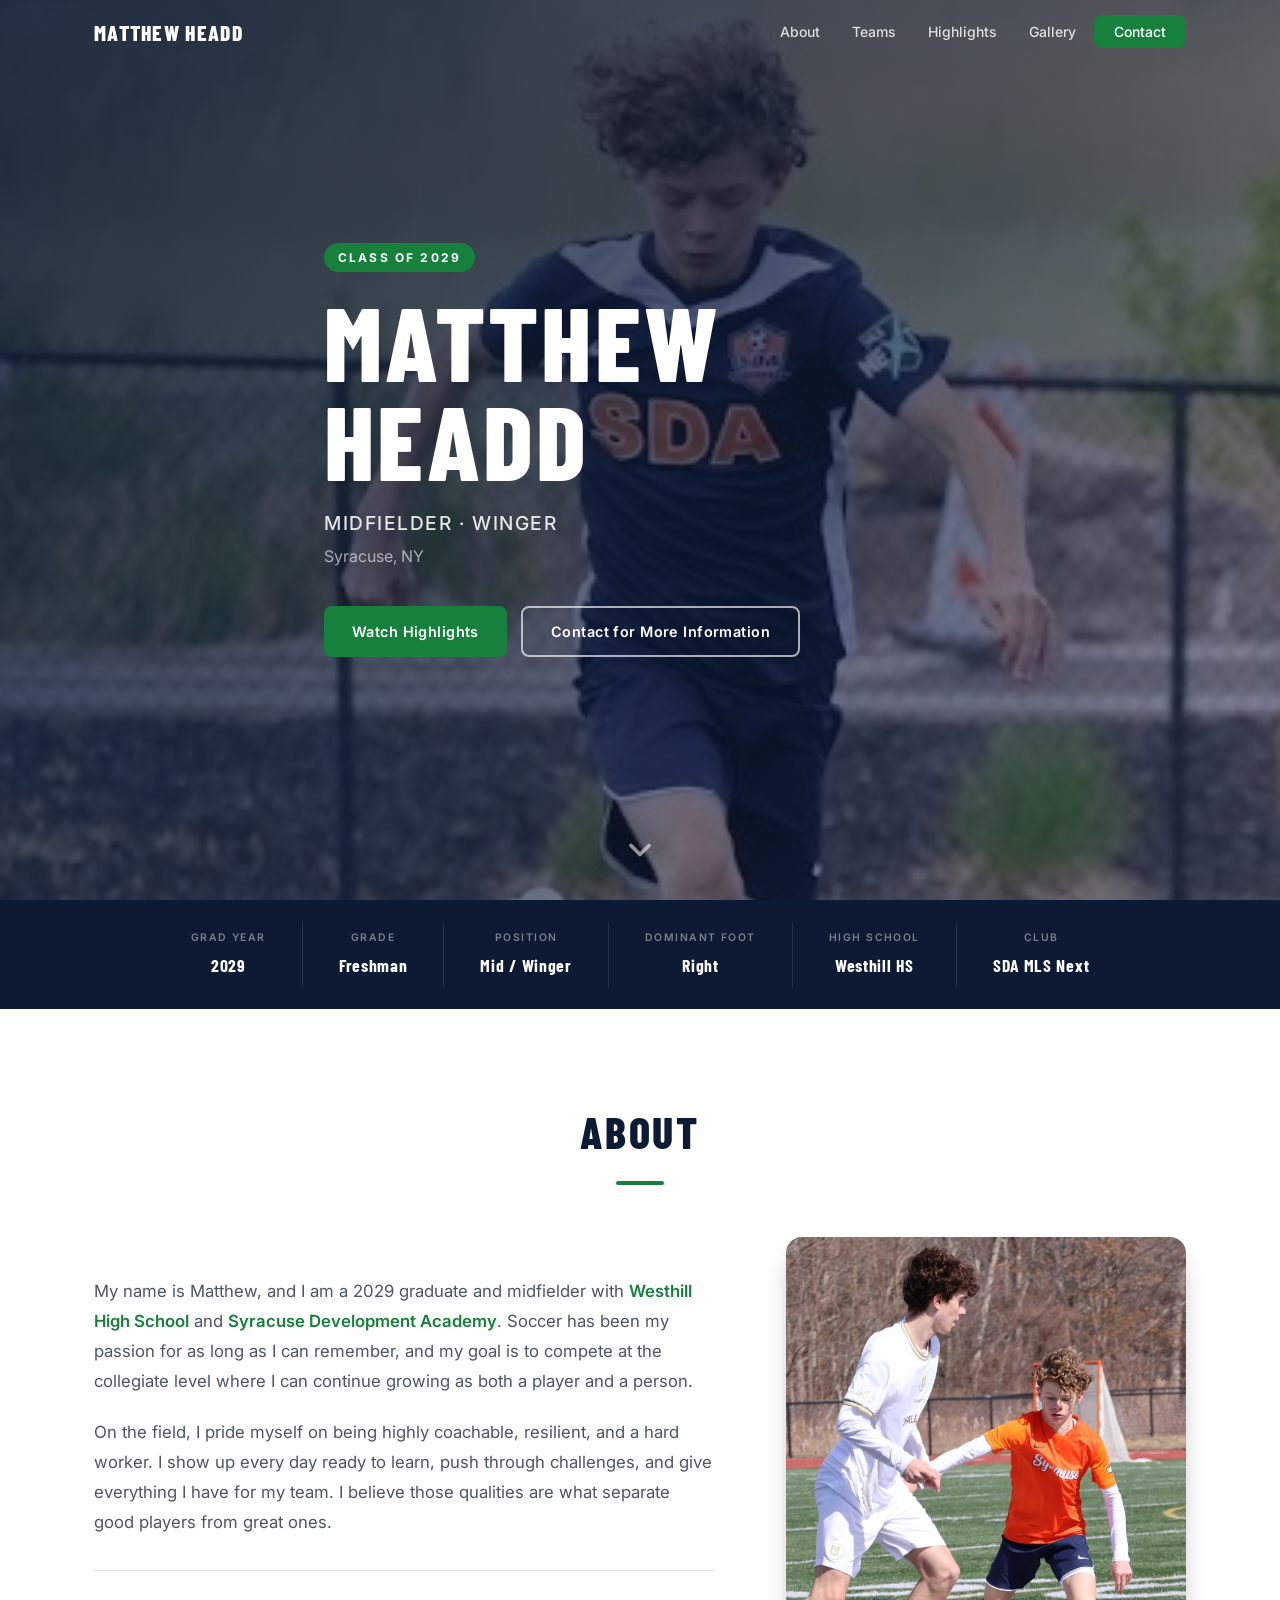
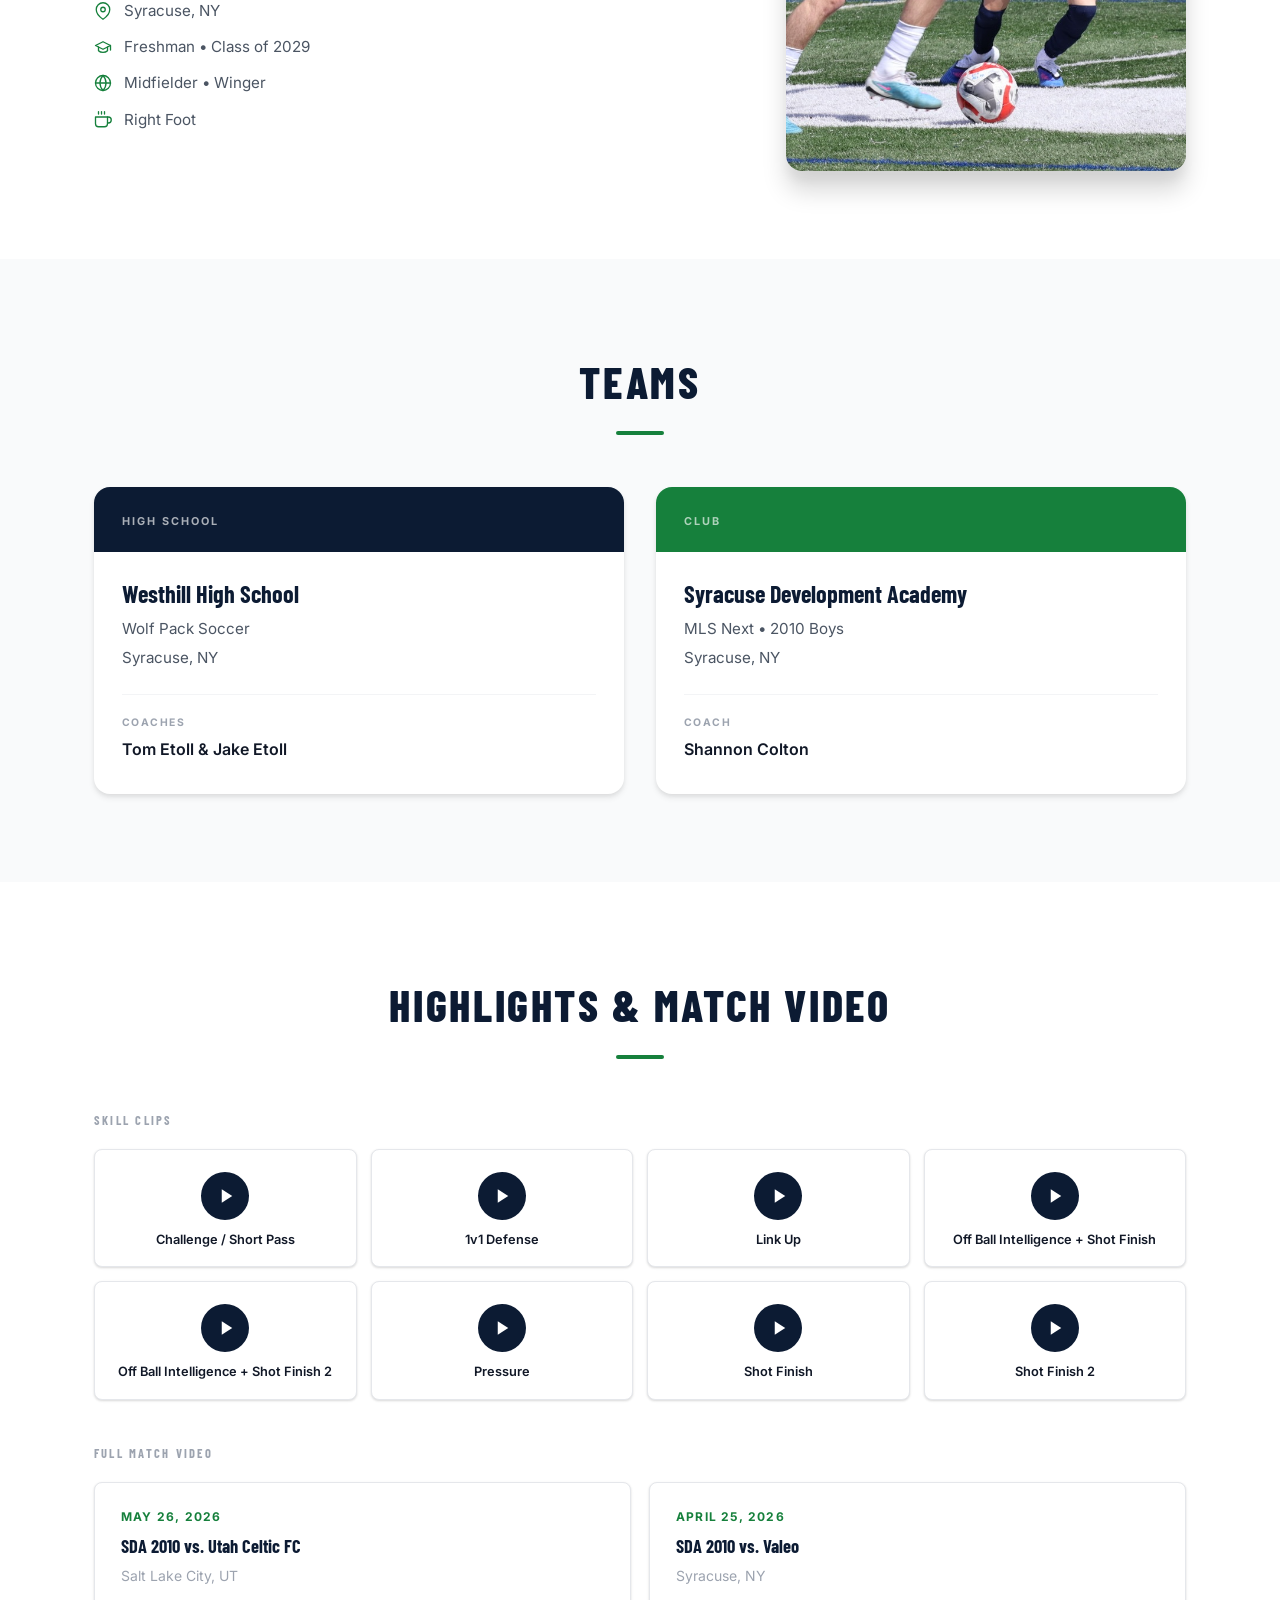
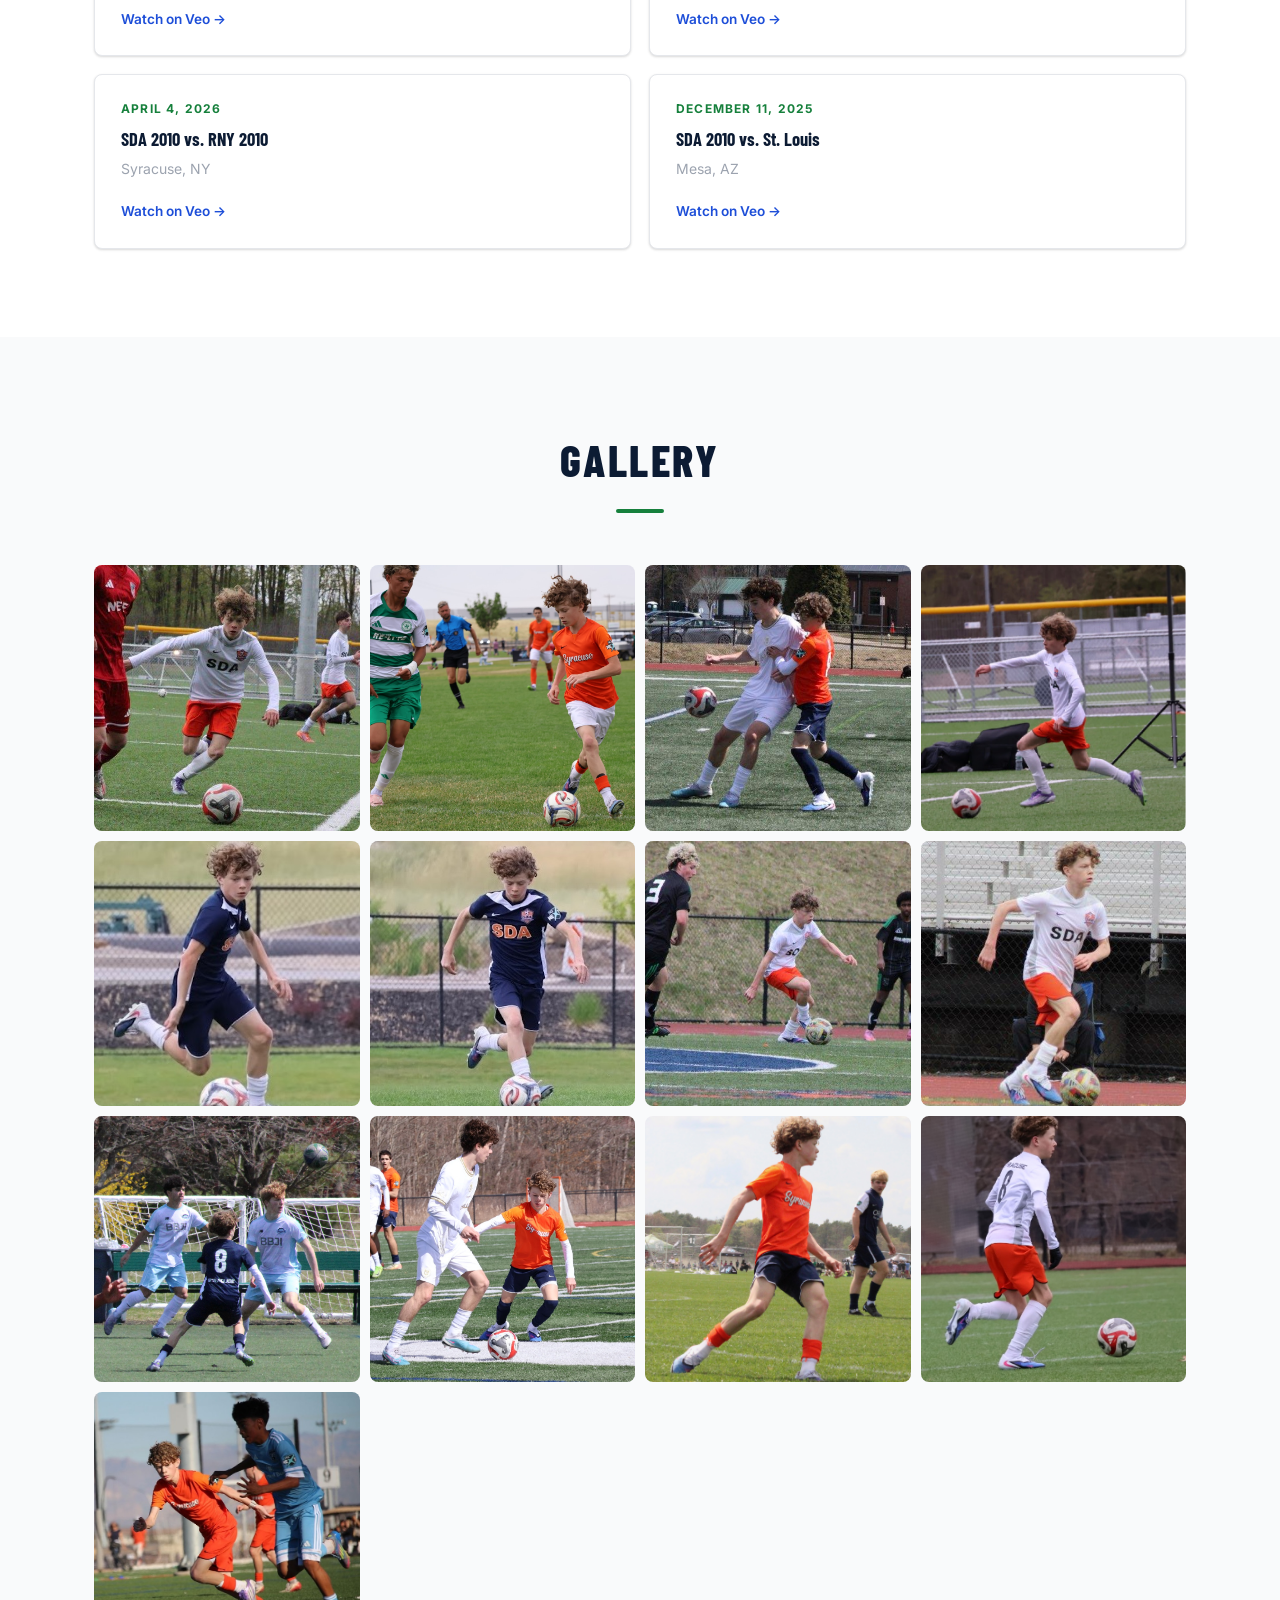
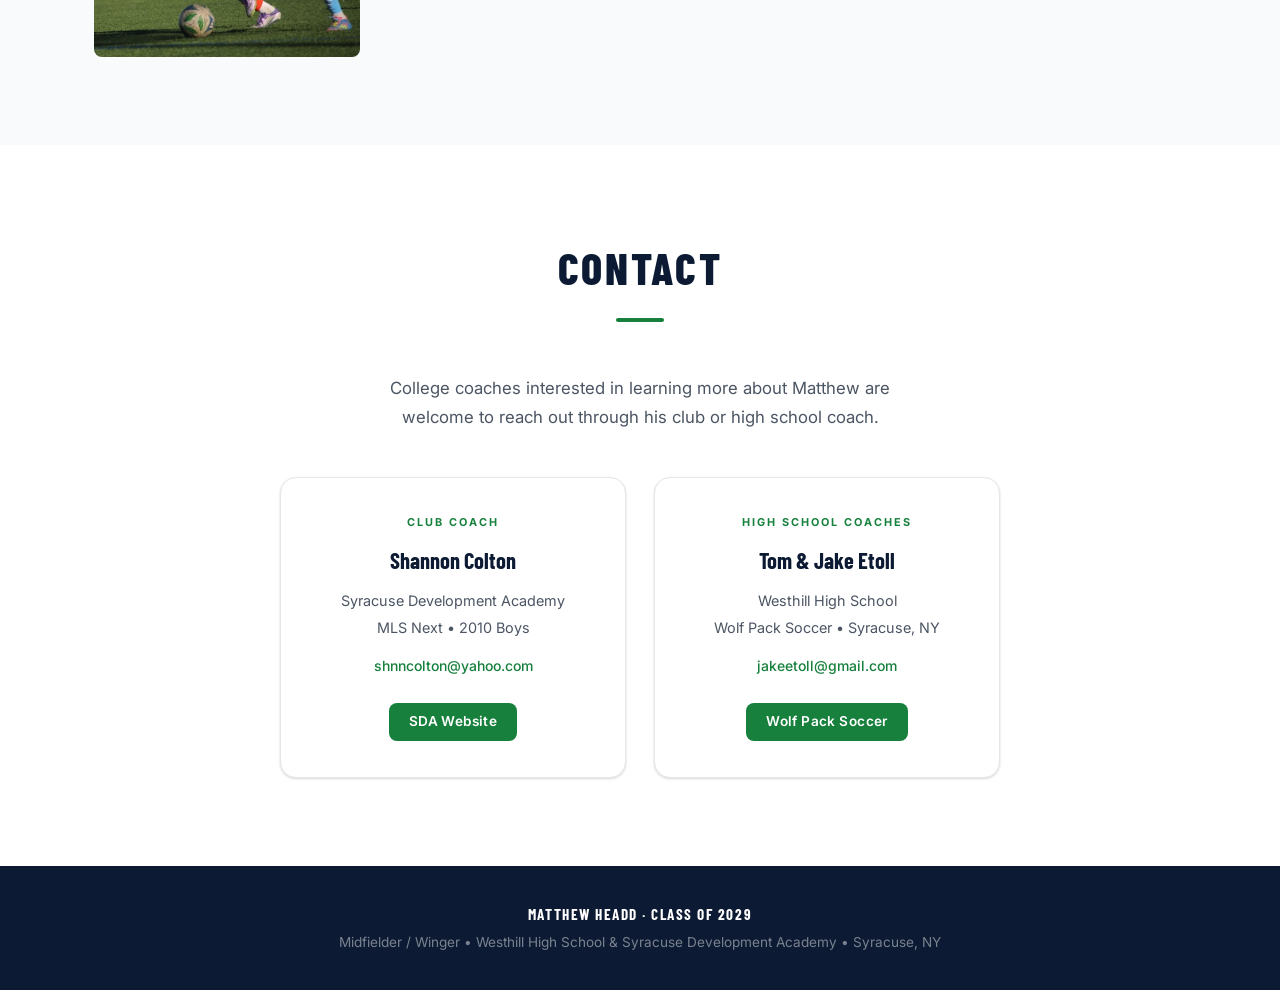
==== commit 6f3a63ef: "Add highlight videos" ====
--- a/index.html
+++ b/index.html
@@ -5,6 +5,7 @@
   <meta name="viewport" content="width=device-width, initial-scale=1.0" />
   <title>Matthew Headd | Soccer Player Profile | Class of 2029</title>
   <meta name="description" content="Matthew Headd — Midfielder/Winger, Class of 2029. Westhill High School & Syracuse Development Academy MLS Next. Syracuse, NY." />
+  <link rel="icon" type="image/svg+xml" href="favicon.svg" />
   <link rel="preconnect" href="https://fonts.googleapis.com" />
   <link rel="preconnect" href="https://fonts.gstatic.com" crossorigin />
   <link href="https://fonts.googleapis.com/css2?family=Inter:wght@400;500;600;700&family=Barlow+Condensed:wght@600;700;800&display=swap" rel="stylesheet" />
@@ -194,25 +195,52 @@
         <div class="section-line"></div>
       </div>
 
-      <div class="highlights-featured">
-        <a href="https://taka.io/soccer/athlete/6717ccf7fbbf67ba51ec1f90?tabName=by_games&fixtureId=418350&clip=127984_22_1"
-           target="_blank" rel="noopener noreferrer"
-           class="highlight-card">
-          <div class="highlight-card__icon" aria-hidden="true">
-            <svg viewBox="0 0 24 24" fill="currentColor"><polygon points="5 3 19 12 5 21 5 3"/></svg>
-          </div>
-          <div class="highlight-card__body">
-            <span class="highlight-card__badge">Game Clips</span>
-            <h3 class="highlight-card__title">Game Highlights</h3>
-            <p class="highlight-card__sub">via Taka.io &middot; Account may be required</p>
-          </div>
-          <svg class="highlight-card__arrow" viewBox="0 0 24 24" fill="none" stroke="currentColor" stroke-width="2.5" stroke-linecap="round" stroke-linejoin="round" aria-hidden="true">
-            <line x1="5" y1="12" x2="19" y2="12"/><polyline points="12 5 19 12 12 19"/>
-          </svg>
-        </a>
-      </div>
-
-      <h3 class="matches-heading">Full Match Video</h3>
+      <h3 class="matches-heading">Skill Clips</h3>
+      <div class="clips-grid">
+
+        <button class="clip-card" data-src="videos/Challenge_Short_Pass.mp4" data-label="Challenge / Short Pass" aria-label="Play: Challenge / Short Pass">
+          <span class="clip-card__icon" aria-hidden="true"><svg viewBox="0 0 24 24" fill="currentColor"><polygon points="5 3 19 12 5 21 5 3"/></svg></span>
+          <span class="clip-card__label">Challenge / Short Pass</span>
+        </button>
+
+        <button class="clip-card" data-src="videos/Defense_1v1.mp4" data-label="1v1 Defense" aria-label="Play: 1v1 Defense">
+          <span class="clip-card__icon" aria-hidden="true"><svg viewBox="0 0 24 24" fill="currentColor"><polygon points="5 3 19 12 5 21 5 3"/></svg></span>
+          <span class="clip-card__label">1v1 Defense</span>
+        </button>
+
+        <button class="clip-card" data-src="videos/Link_Up.mp4" data-label="Link Up" aria-label="Play: Link Up">
+          <span class="clip-card__icon" aria-hidden="true"><svg viewBox="0 0 24 24" fill="currentColor"><polygon points="5 3 19 12 5 21 5 3"/></svg></span>
+          <span class="clip-card__label">Link Up</span>
+        </button>
+
+        <button class="clip-card" data-src="videos/Off_Ball_Intelligence_Shot_Finish.mp4" data-label="Off Ball Intelligence + Shot Finish" aria-label="Play: Off Ball Intelligence + Shot Finish">
+          <span class="clip-card__icon" aria-hidden="true"><svg viewBox="0 0 24 24" fill="currentColor"><polygon points="5 3 19 12 5 21 5 3"/></svg></span>
+          <span class="clip-card__label">Off Ball Intelligence + Shot Finish</span>
+        </button>
+
+        <button class="clip-card" data-src="videos/Off_Ball_Intelligence_Shot_Finish2.mp4" data-label="Off Ball Intelligence + Shot Finish 2" aria-label="Play: Off Ball Intelligence + Shot Finish 2">
+          <span class="clip-card__icon" aria-hidden="true"><svg viewBox="0 0 24 24" fill="currentColor"><polygon points="5 3 19 12 5 21 5 3"/></svg></span>
+          <span class="clip-card__label">Off Ball Intelligence + Shot Finish 2</span>
+        </button>
+
+        <button class="clip-card" data-src="videos/Pressure.mp4" data-label="Pressure" aria-label="Play: Pressure">
+          <span class="clip-card__icon" aria-hidden="true"><svg viewBox="0 0 24 24" fill="currentColor"><polygon points="5 3 19 12 5 21 5 3"/></svg></span>
+          <span class="clip-card__label">Pressure</span>
+        </button>
+
+        <button class="clip-card" data-src="videos/Shot_Finish.mp4" data-label="Shot Finish" aria-label="Play: Shot Finish">
+          <span class="clip-card__icon" aria-hidden="true"><svg viewBox="0 0 24 24" fill="currentColor"><polygon points="5 3 19 12 5 21 5 3"/></svg></span>
+          <span class="clip-card__label">Shot Finish</span>
+        </button>
+
+        <button class="clip-card" data-src="videos/Shot_Finish2.mp4" data-label="Shot Finish 2" aria-label="Play: Shot Finish 2">
+          <span class="clip-card__icon" aria-hidden="true"><svg viewBox="0 0 24 24" fill="currentColor"><polygon points="5 3 19 12 5 21 5 3"/></svg></span>
+          <span class="clip-card__label">Shot Finish 2</span>
+        </button>
+
+      </div>
+
+      <h3 class="matches-heading" style="margin-top: 44px;">Full Match Video</h3>
       <div class="matches-grid">
 
         <a href="https://app.veo.co/matches/20260526-sda-2010-boys-mls-next-vs-utah-celtic-fc-v5037a9a/"
@@ -278,6 +306,18 @@
     </div>
   </section>
 
+  <!-- Video Modal -->
+  <div class="video-modal" id="video-modal" role="dialog" aria-modal="true" aria-label="Skill clip player">
+    <button class="video-modal__close" id="video-modal-close" aria-label="Close video">&times;</button>
+    <button class="video-modal__prev" id="video-modal-prev" aria-label="Previous clip">&#8249;</button>
+    <button class="video-modal__next" id="video-modal-next" aria-label="Next clip">&#8250;</button>
+    <div class="video-modal__wrap">
+      <p class="video-modal__label" id="video-modal-label"></p>
+      <video id="video-modal-player" controls playsinline preload="metadata"></video>
+    </div>
+    <p class="video-modal__counter" id="video-modal-counter" aria-live="polite"></p>
+  </div>
+
   <!-- Lightbox -->
   <div class="lightbox" id="lightbox" role="dialog" aria-modal="true" aria-label="Photo lightbox">
     <button class="lightbox-close" id="lightbox-close" aria-label="Close photo viewer">&times;</button>
--- a/css/styles.css
+++ b/css/styles.css
@@ -543,81 +543,6 @@
   margin-bottom: 44px;
 }
 
-.highlight-card {
-  display: flex;
-  align-items: center;
-  gap: 24px;
-  padding: 28px 32px;
-  background: linear-gradient(135deg, var(--color-navy) 0%, var(--color-navy-mid) 100%);
-  border-radius: var(--radius-lg);
-  color: var(--color-white);
-  box-shadow: var(--shadow-lg);
-  transition: transform var(--transition), box-shadow var(--transition);
-}
-
-.highlight-card:hover {
-  box-shadow: var(--shadow-xl);
-}
-
-.highlight-card__icon {
-  flex-shrink: 0;
-  width: 58px;
-  height: 58px;
-  background: var(--color-green);
-  border-radius: 50%;
-  display: flex;
-  align-items: center;
-  justify-content: center;
-}
-
-.highlight-card__icon svg {
-  width: 22px;
-  height: 22px;
-  fill: var(--color-white);
-  margin-left: 3px; /* optical centre for play triangle */
-}
-
-.highlight-card__body {
-  flex: 1;
-}
-
-.highlight-card__badge {
-  display: block;
-  font-size: 0.68rem;
-  font-weight: 700;
-  letter-spacing: 0.18em;
-  text-transform: uppercase;
-  color: var(--color-green-light);
-  margin-bottom: 5px;
-}
-
-.highlight-card__title {
-  font-family: var(--font-heading);
-  font-size: 1.8rem;
-  font-weight: 800;
-  text-transform: uppercase;
-  letter-spacing: 0.04em;
-  line-height: 1;
-}
-
-.highlight-card__sub {
-  font-size: 0.85rem;
-  color: rgba(255, 255, 255, 0.55);
-  margin-top: 6px;
-}
-
-.highlight-card__arrow {
-  width: 22px;
-  height: 22px;
-  color: rgba(255, 255, 255, 0.35);
-  flex-shrink: 0;
-  transition: color var(--transition), transform var(--transition);
-}
-
-.highlight-card:hover .highlight-card__arrow {
-  color: rgba(255, 255, 255, 0.8);
-}
-
 .matches-heading {
   font-family: var(--font-heading);
   font-size: 0.78rem;
@@ -910,6 +835,154 @@
 }
 
 /* ==========================================================================
+   Skill Clips Grid
+   ========================================================================== */
+.clips-grid {
+  display: grid;
+  grid-template-columns: repeat(4, 1fr);
+  gap: 14px;
+  margin-bottom: 0;
+}
+
+.clip-card {
+  display: flex;
+  flex-direction: column;
+  align-items: center;
+  gap: 12px;
+  padding: 22px 14px 18px;
+  background: var(--color-white);
+  border: 1px solid var(--color-gray-200);
+  border-radius: var(--radius);
+  box-shadow: var(--shadow-sm);
+  cursor: pointer;
+  text-align: center;
+  transition: border-color var(--transition), box-shadow var(--transition);
+}
+
+.clip-card__icon {
+  flex-shrink: 0;
+  width: 48px;
+  height: 48px;
+  background: var(--color-navy);
+  border-radius: 50%;
+  display: flex;
+  align-items: center;
+  justify-content: center;
+  transition: background var(--transition);
+}
+
+.clip-card__icon svg {
+  width: 18px;
+  height: 18px;
+  fill: var(--color-white);
+  margin-left: 3px;
+}
+
+.clip-card__label {
+  font-size: 0.8rem;
+  font-weight: 600;
+  color: var(--color-gray-900);
+  line-height: 1.3;
+}
+
+@media (hover: hover) {
+  .clip-card:hover {
+    border-color: var(--color-green);
+    box-shadow: var(--shadow-md);
+  }
+  .clip-card:hover .clip-card__icon {
+    background: var(--color-green);
+  }
+}
+
+/* ==========================================================================
+   Video Modal
+   ========================================================================== */
+.video-modal {
+  position: fixed;
+  inset: 0;
+  z-index: 1000;
+  background: rgba(0, 0, 0, 0.95);
+  display: none;
+  align-items: center;
+  justify-content: center;
+  flex-direction: column;
+  gap: 12px;
+}
+
+.video-modal.active {
+  display: flex;
+}
+
+.video-modal__wrap {
+  display: flex;
+  flex-direction: column;
+  align-items: center;
+  gap: 10px;
+  max-width: 90vw;
+  max-height: 82vh;
+}
+
+.video-modal__wrap video {
+  max-width: 90vw;
+  max-height: 75vh;
+  border-radius: var(--radius);
+  box-shadow: 0 30px 60px rgba(0, 0, 0, 0.6);
+  display: block;
+  background: #000;
+}
+
+.video-modal__label {
+  font-family: var(--font-heading);
+  font-size: 1.1rem;
+  font-weight: 700;
+  letter-spacing: 0.06em;
+  text-transform: uppercase;
+  color: var(--color-white);
+}
+
+.video-modal__close {
+  position: absolute;
+  top: 18px;
+  right: 22px;
+  font-size: 2.5rem;
+  line-height: 1;
+  color: rgba(255, 255, 255, 0.65);
+  padding: 8px;
+  transition: color var(--transition);
+  min-width: 44px;
+  min-height: 44px;
+}
+
+.video-modal__close:hover { color: var(--color-white); }
+
+.video-modal__prev,
+.video-modal__next {
+  position: absolute;
+  top: 50%;
+  transform: translateY(-50%);
+  font-size: 3rem;
+  color: rgba(255, 255, 255, 0.6);
+  padding: 16px 20px;
+  transition: color var(--transition);
+  min-width: 52px;
+  min-height: 52px;
+}
+
+.video-modal__prev:hover,
+.video-modal__next:hover { color: var(--color-white); }
+
+.video-modal__prev { left: 8px; }
+.video-modal__next { right: 8px; }
+
+.video-modal__counter {
+  font-size: 0.8rem;
+  color: rgba(255, 255, 255, 0.45);
+  font-weight: 500;
+  letter-spacing: 0.08em;
+}
+
+/* ==========================================================================
    Hover — only apply transform/hover effects on devices that support hover
    (avoids sticky hover state on iOS/Android touch screens)
    ========================================================================== */
@@ -951,6 +1024,10 @@
   .matches-grid,
   .contact-cards {
     grid-template-columns: 1fr;
+  }
+
+  .clips-grid {
+    grid-template-columns: repeat(2, 1fr);
   }
 
   .contact-cards--three {
@@ -1106,6 +1183,11 @@
     gap: 6px;
   }
 
+  .clips-grid {
+    grid-template-columns: repeat(2, 1fr);
+    gap: 10px;
+  }
+
   /* Larger tap area for lightbox controls */
   .lightbox-close {
     top: 12px;
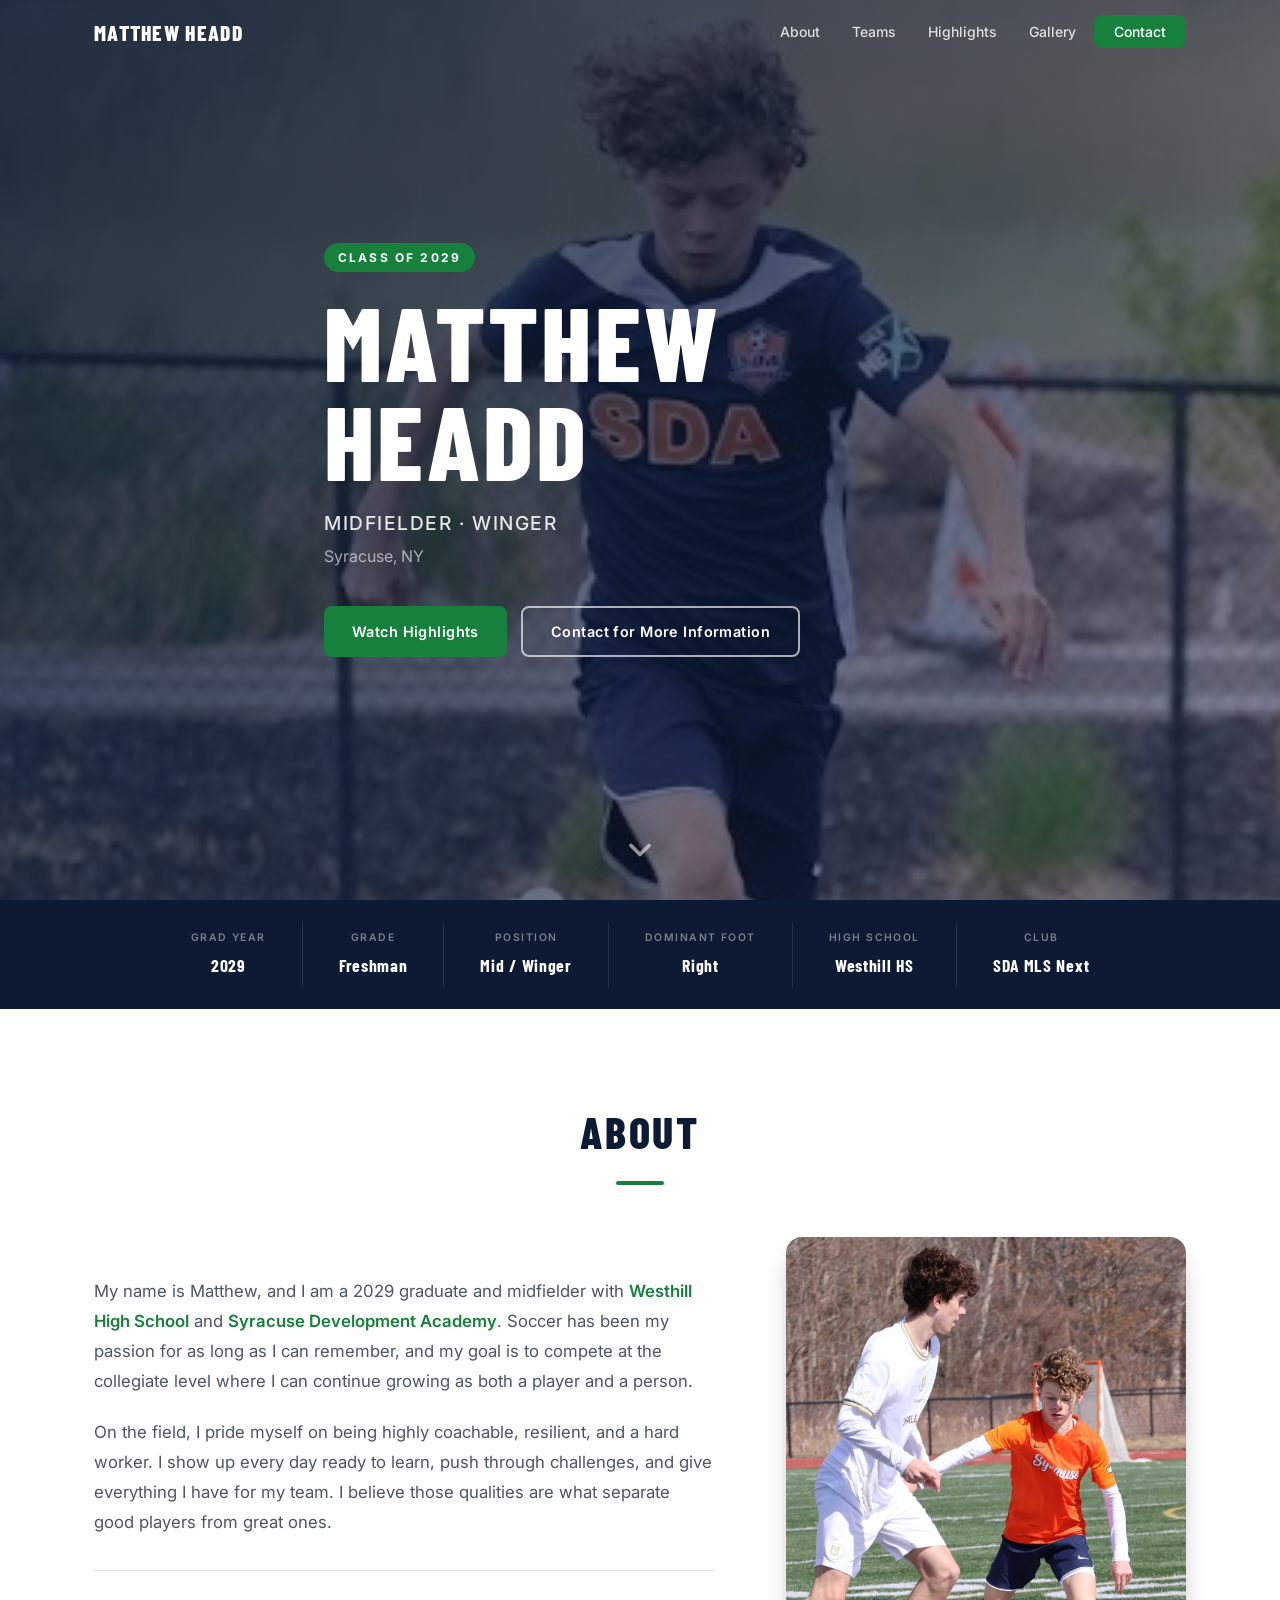
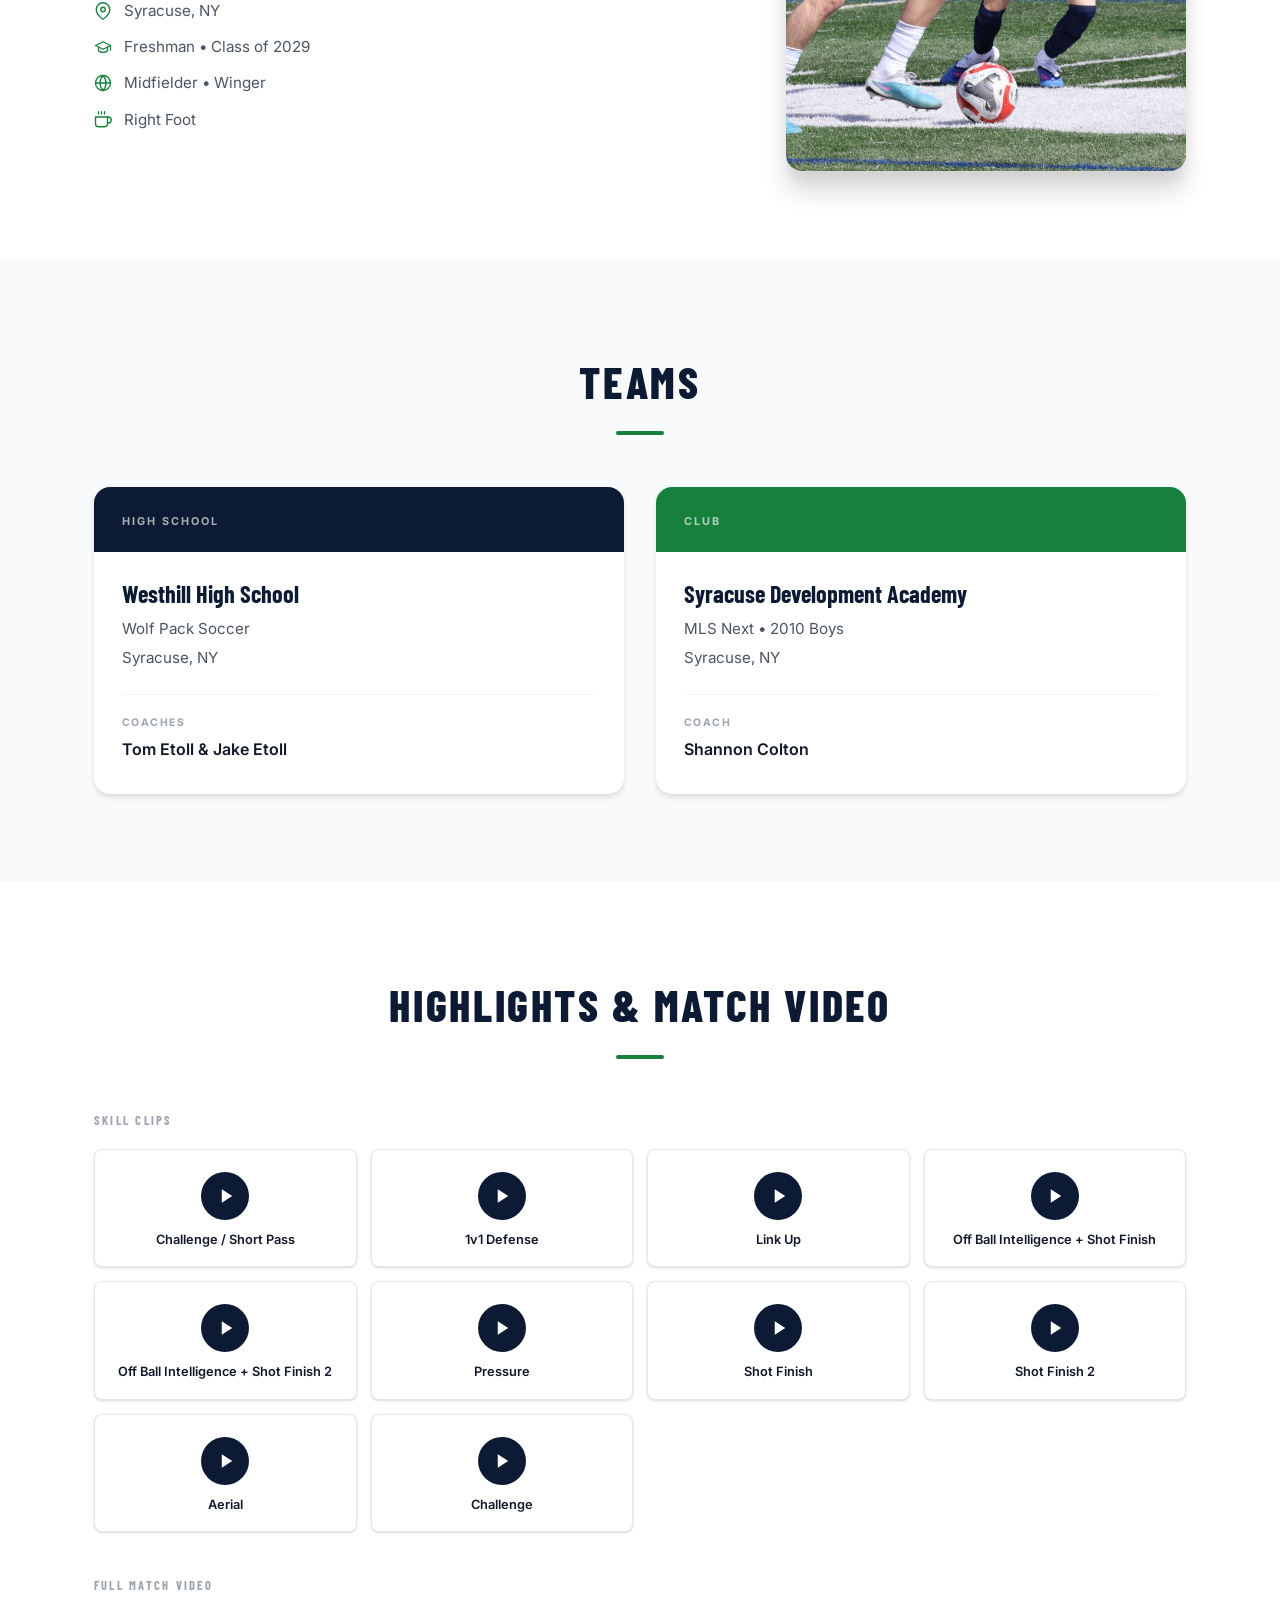
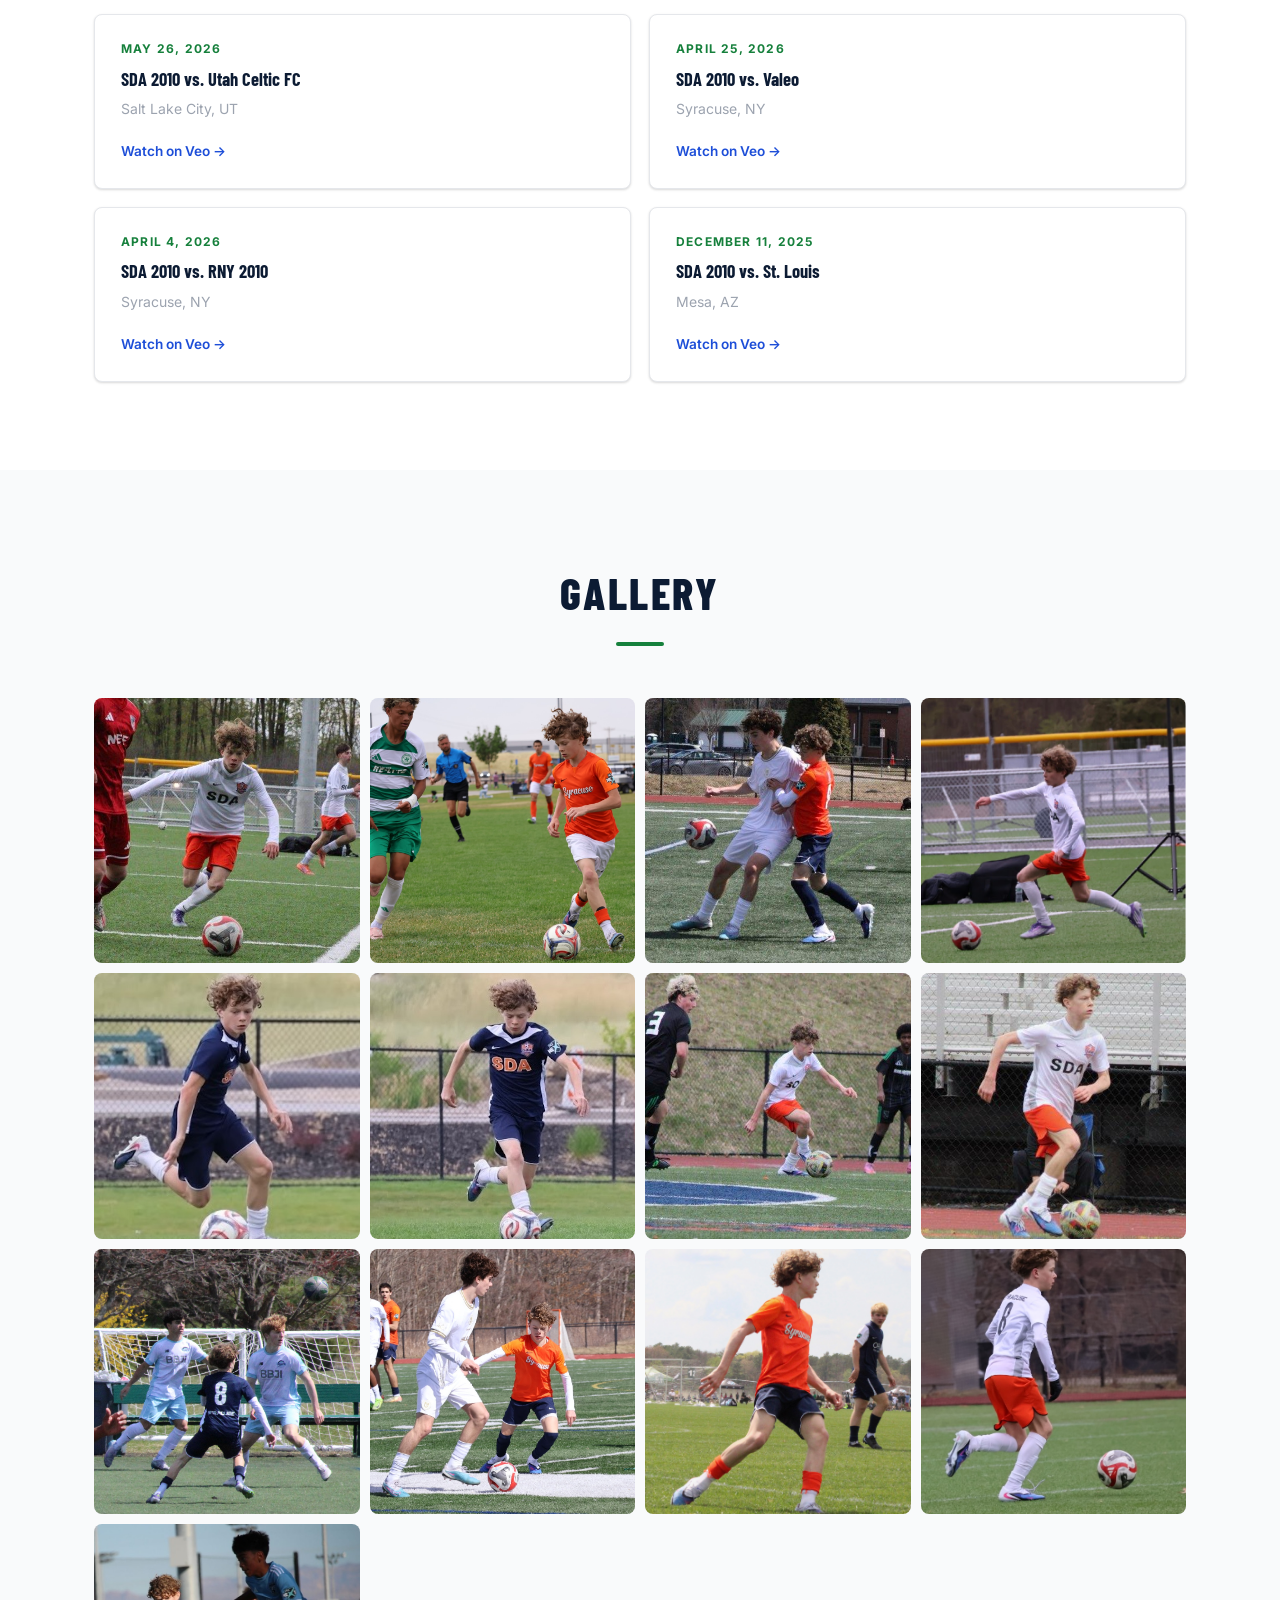
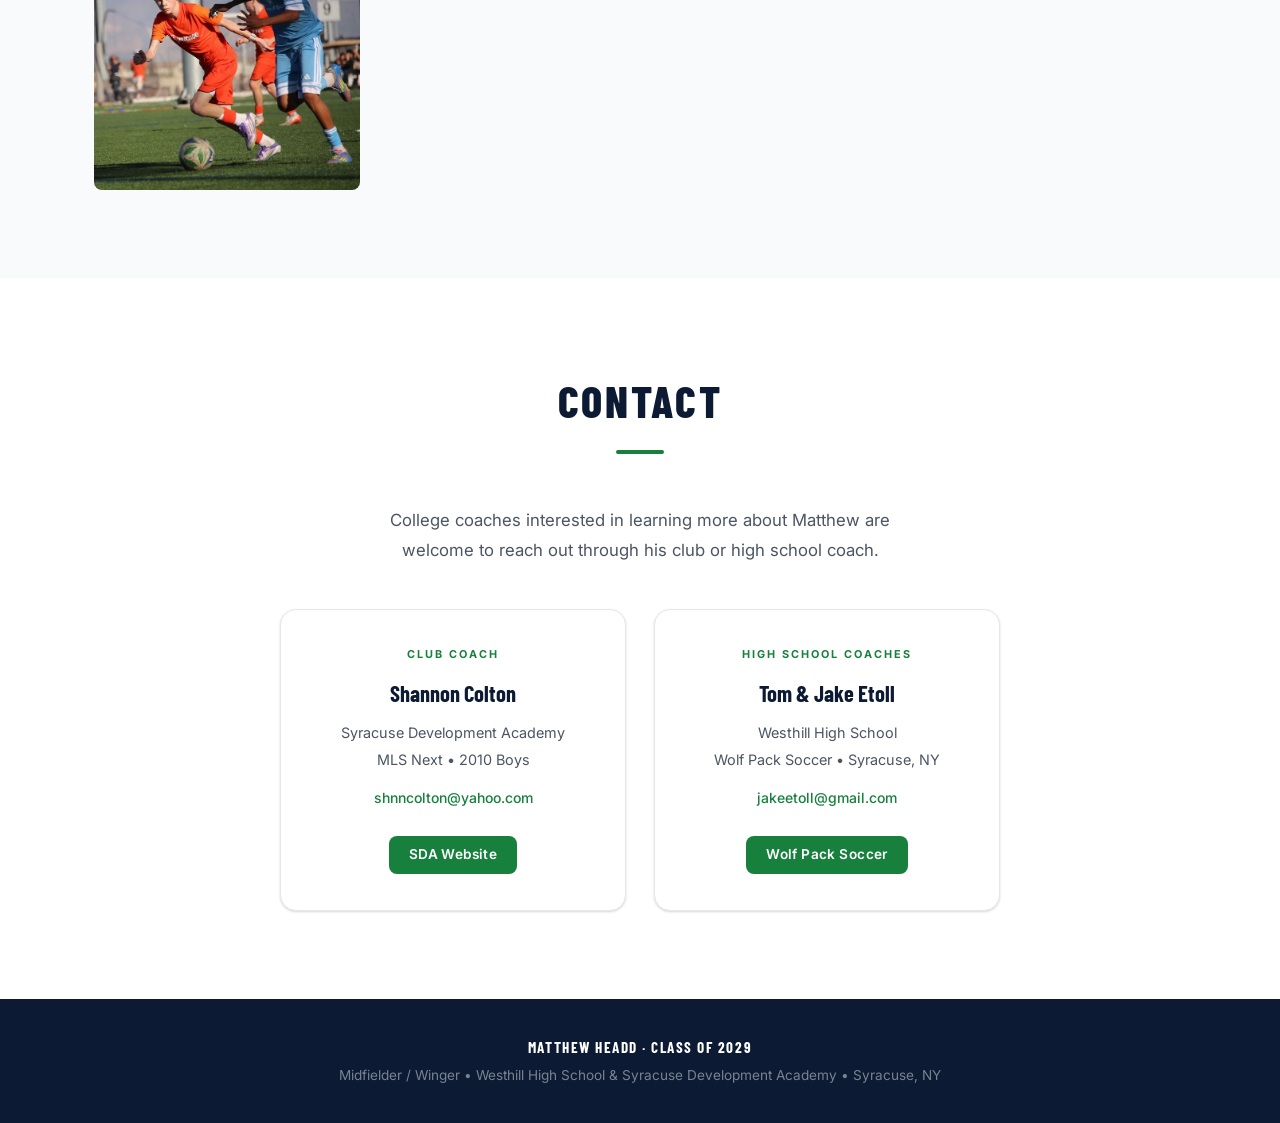
==== commit bebc4d8e: "Add vidoes" ====
--- a/index.html
+++ b/index.html
@@ -238,6 +238,16 @@
           <span class="clip-card__label">Shot Finish 2</span>
         </button>
 
+        <button class="clip-card" data-src="videos/Aerial.mp4" data-label="Aerial" aria-label="Play: Aerial">
+          <span class="clip-card__icon" aria-hidden="true"><svg viewBox="0 0 24 24" fill="currentColor"><polygon points="5 3 19 12 5 21 5 3"/></svg></span>
+          <span class="clip-card__label">Aerial</span>
+        </button>
+
+        <button class="clip-card" data-src="videos/Challenge.mp4" data-label="Challenge" aria-label="Play: Challenge">
+          <span class="clip-card__icon" aria-hidden="true"><svg viewBox="0 0 24 24" fill="currentColor"><polygon points="5 3 19 12 5 21 5 3"/></svg></span>
+          <span class="clip-card__label">Challenge</span>
+        </button>
+
       </div>
 
       <h3 class="matches-heading" style="margin-top: 44px;">Full Match Video</h3>
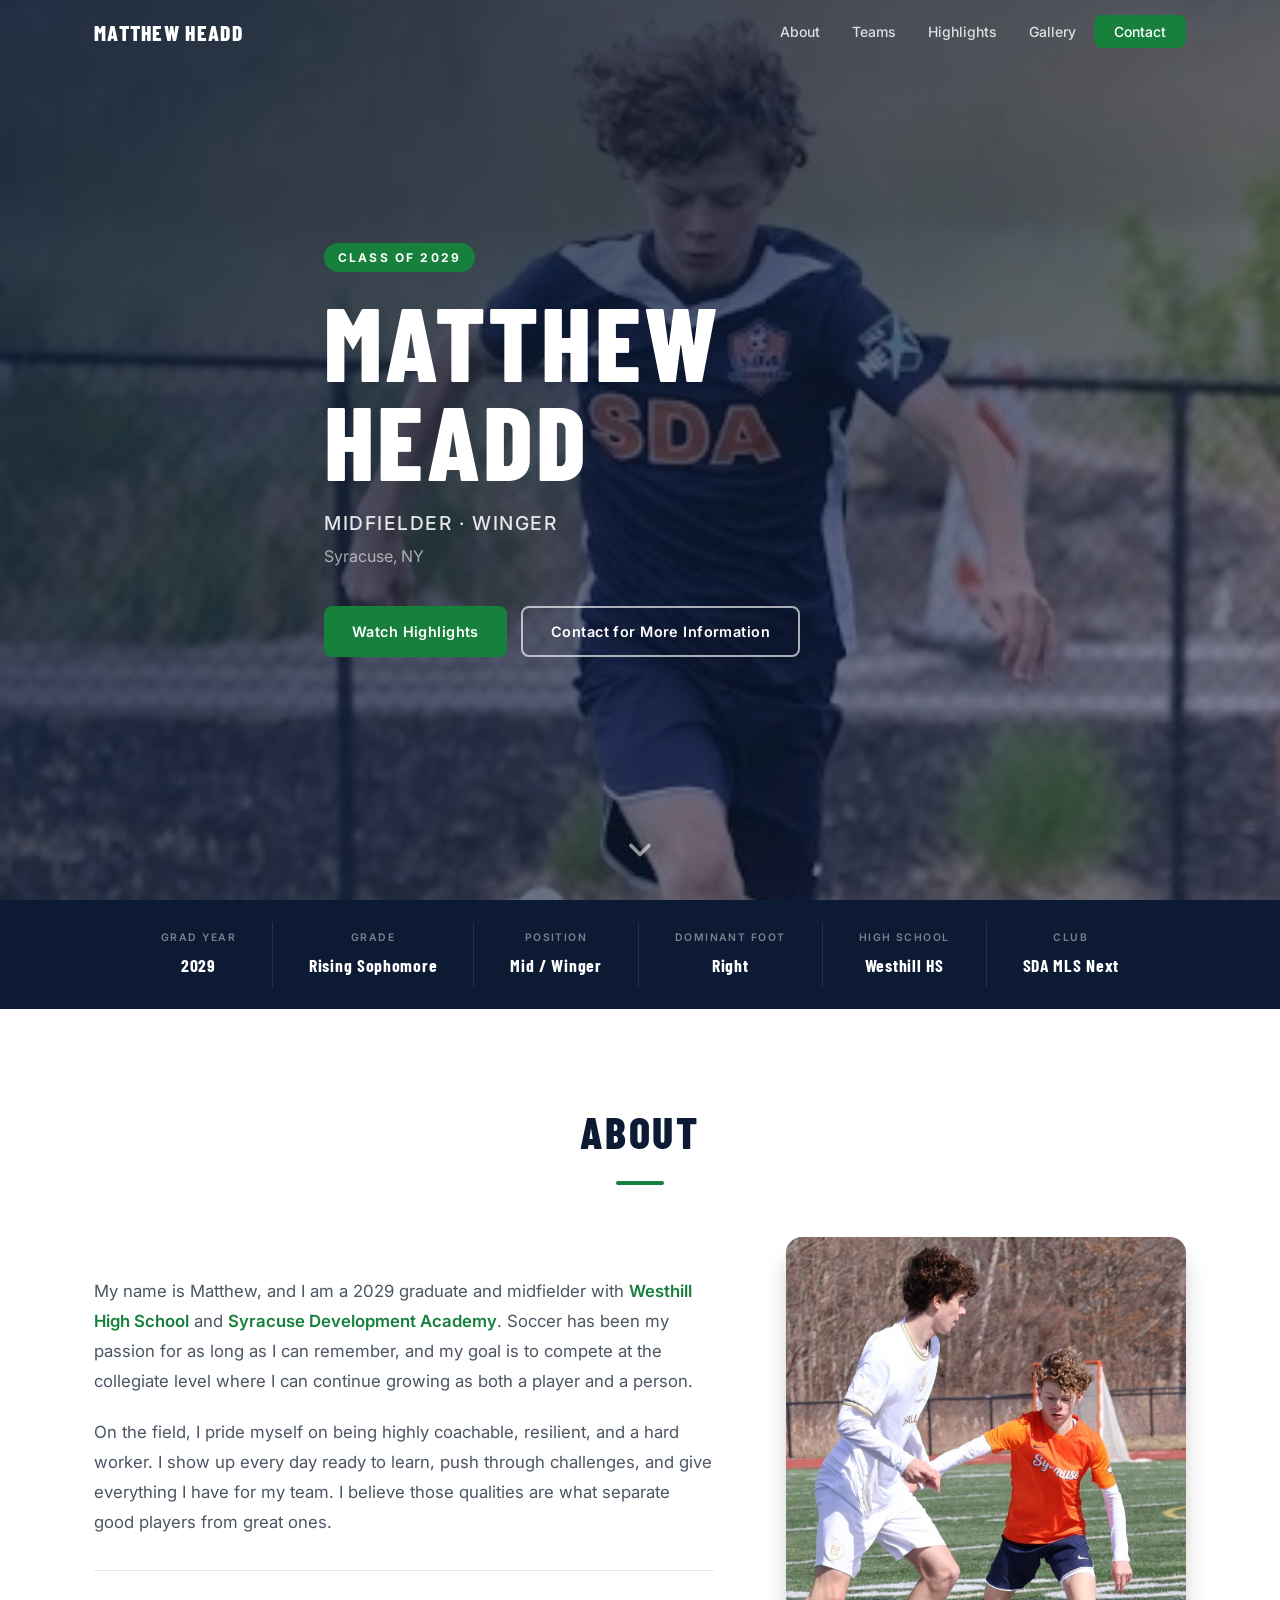
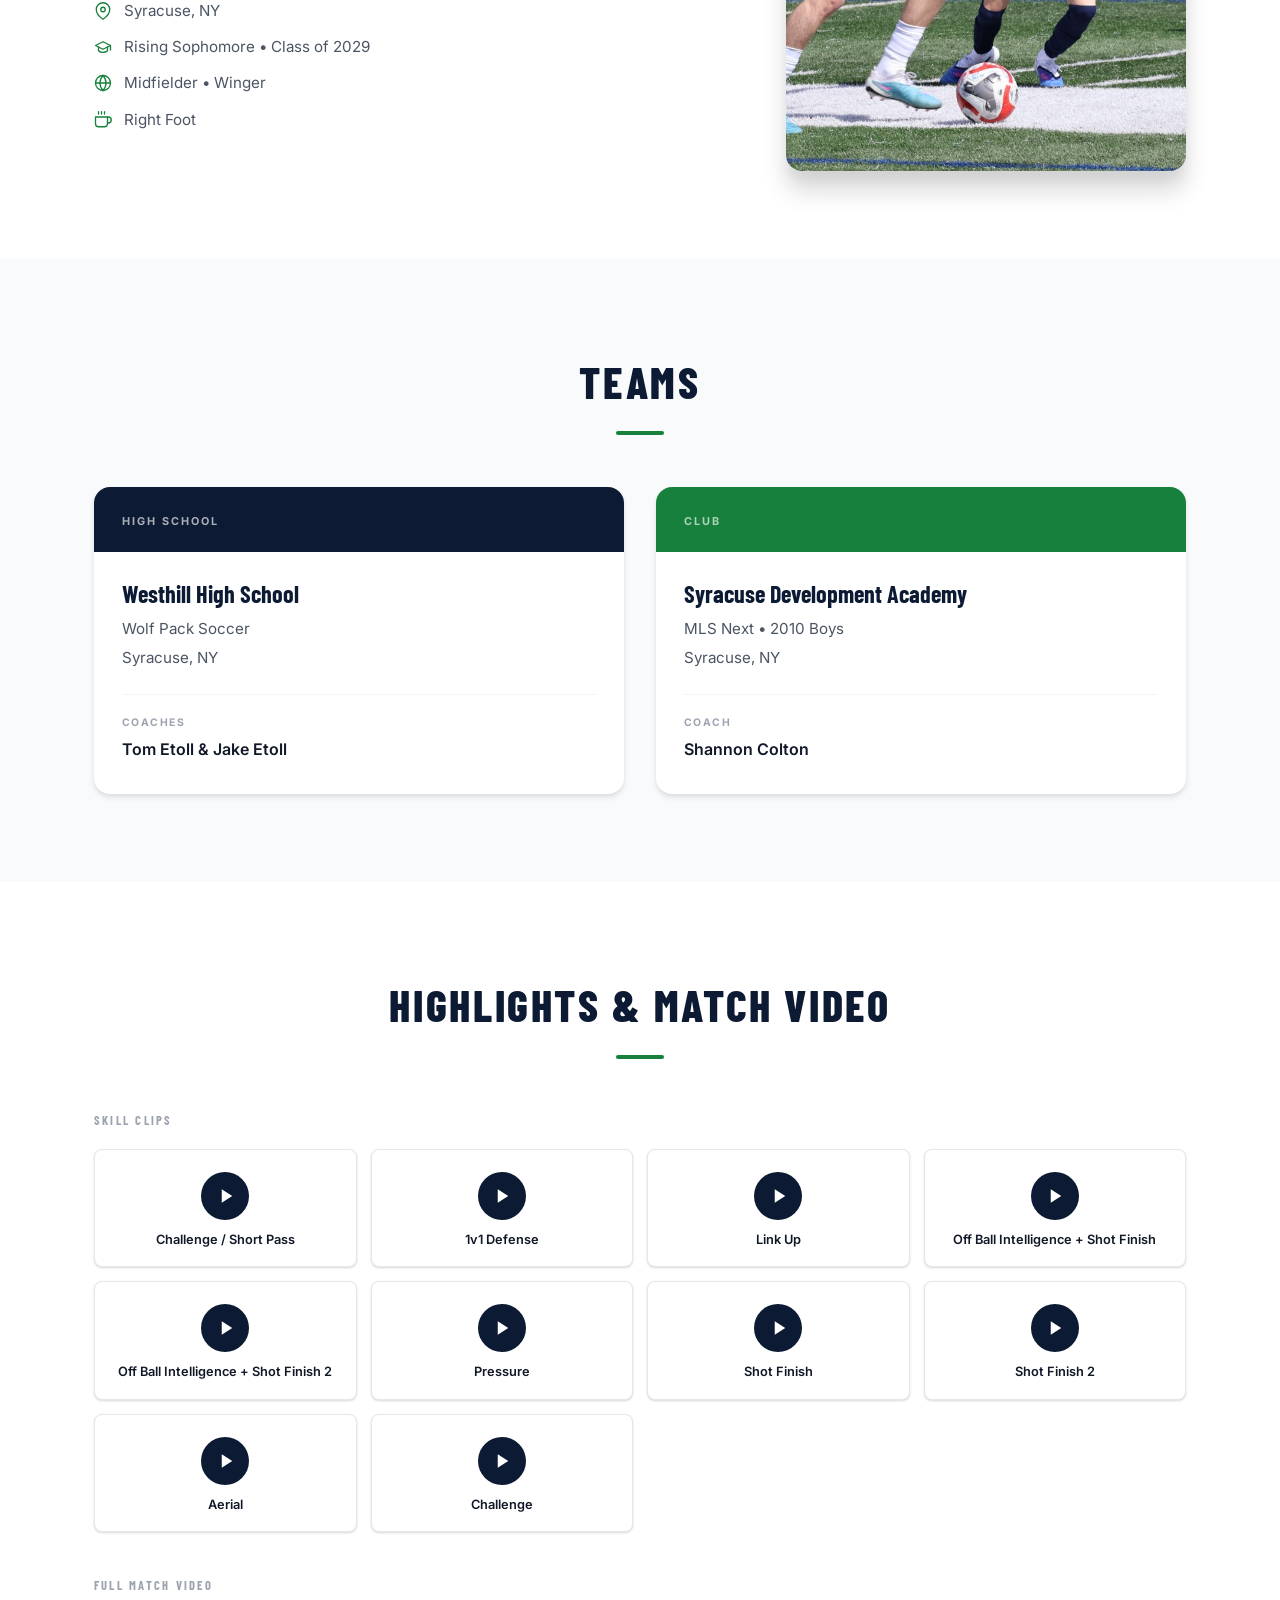
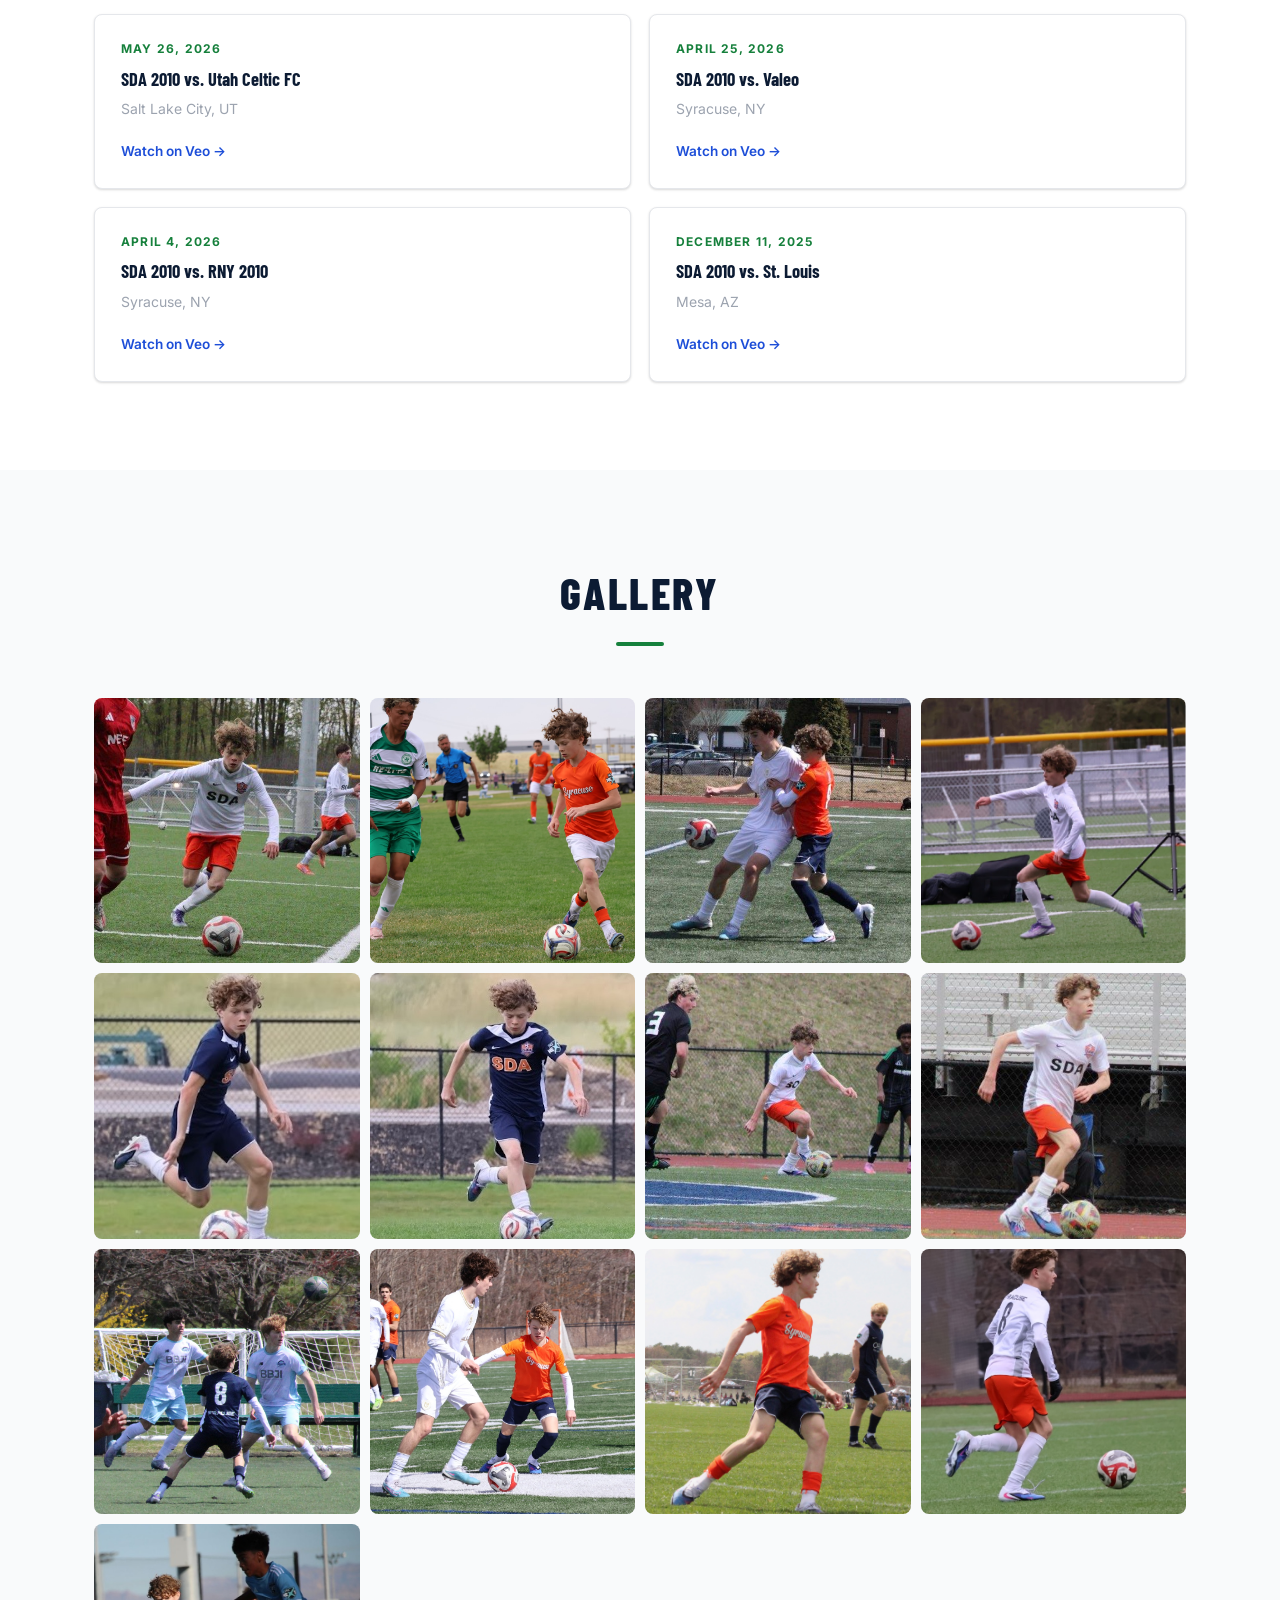
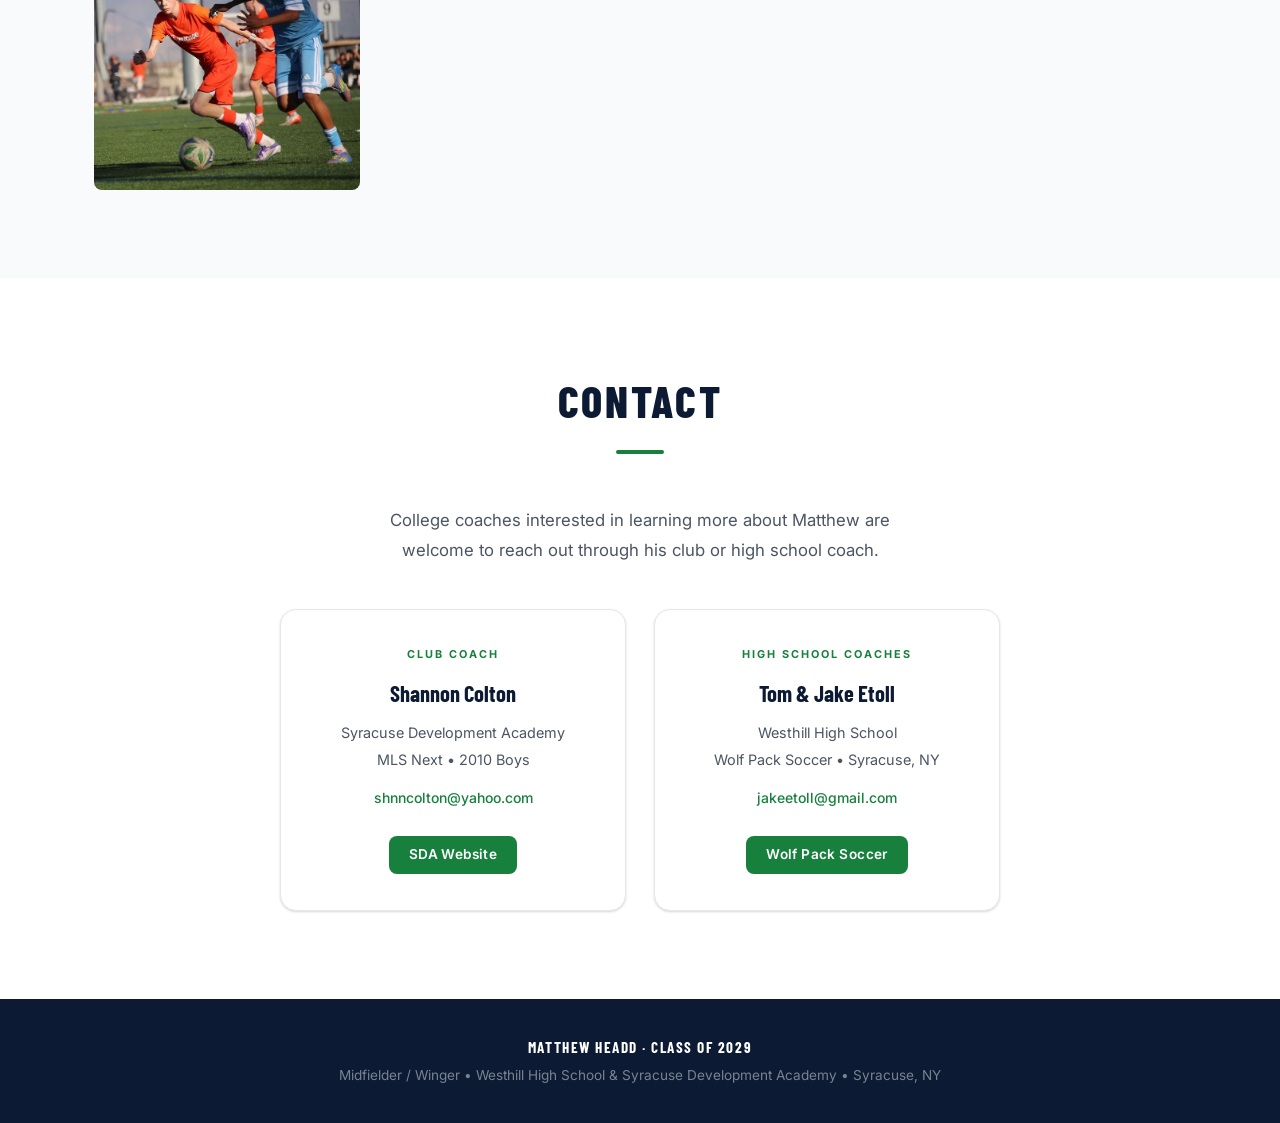
==== commit 29f36ac4: "Update grade" ====
--- a/index.html
+++ b/index.html
@@ -68,7 +68,7 @@
       </div>
       <div class="stat-item">
         <span class="stat-label">Grade</span>
-        <span class="stat-value">Freshman</span>
+        <span class="stat-value">Rising Sophomore</span>
       </div>
       <div class="stat-item">
         <span class="stat-label">Position</span>
@@ -117,7 +117,7 @@
             </li>
             <li class="detail-row">
               <svg class="detail-icon" viewBox="0 0 24 24" fill="none" stroke="currentColor" stroke-width="2" stroke-linecap="round" stroke-linejoin="round"><path d="M22 10v6M2 10l10-5 10 5-10 5z"/><path d="M6 12v5c3 3 9 3 12 0v-5"/></svg>
-              <span>Freshman &bull; Class of 2029</span>
+              <span>Rising Sophomore &bull; Class of 2029</span>
             </li>
             <li class="detail-row">
               <svg class="detail-icon" viewBox="0 0 24 24" fill="none" stroke="currentColor" stroke-width="2" stroke-linecap="round" stroke-linejoin="round"><circle cx="12" cy="12" r="10"/><path d="M12 2a14.5 14.5 0 000 20 14.5 14.5 0 000-20"/><path d="M2 12h20"/></svg>
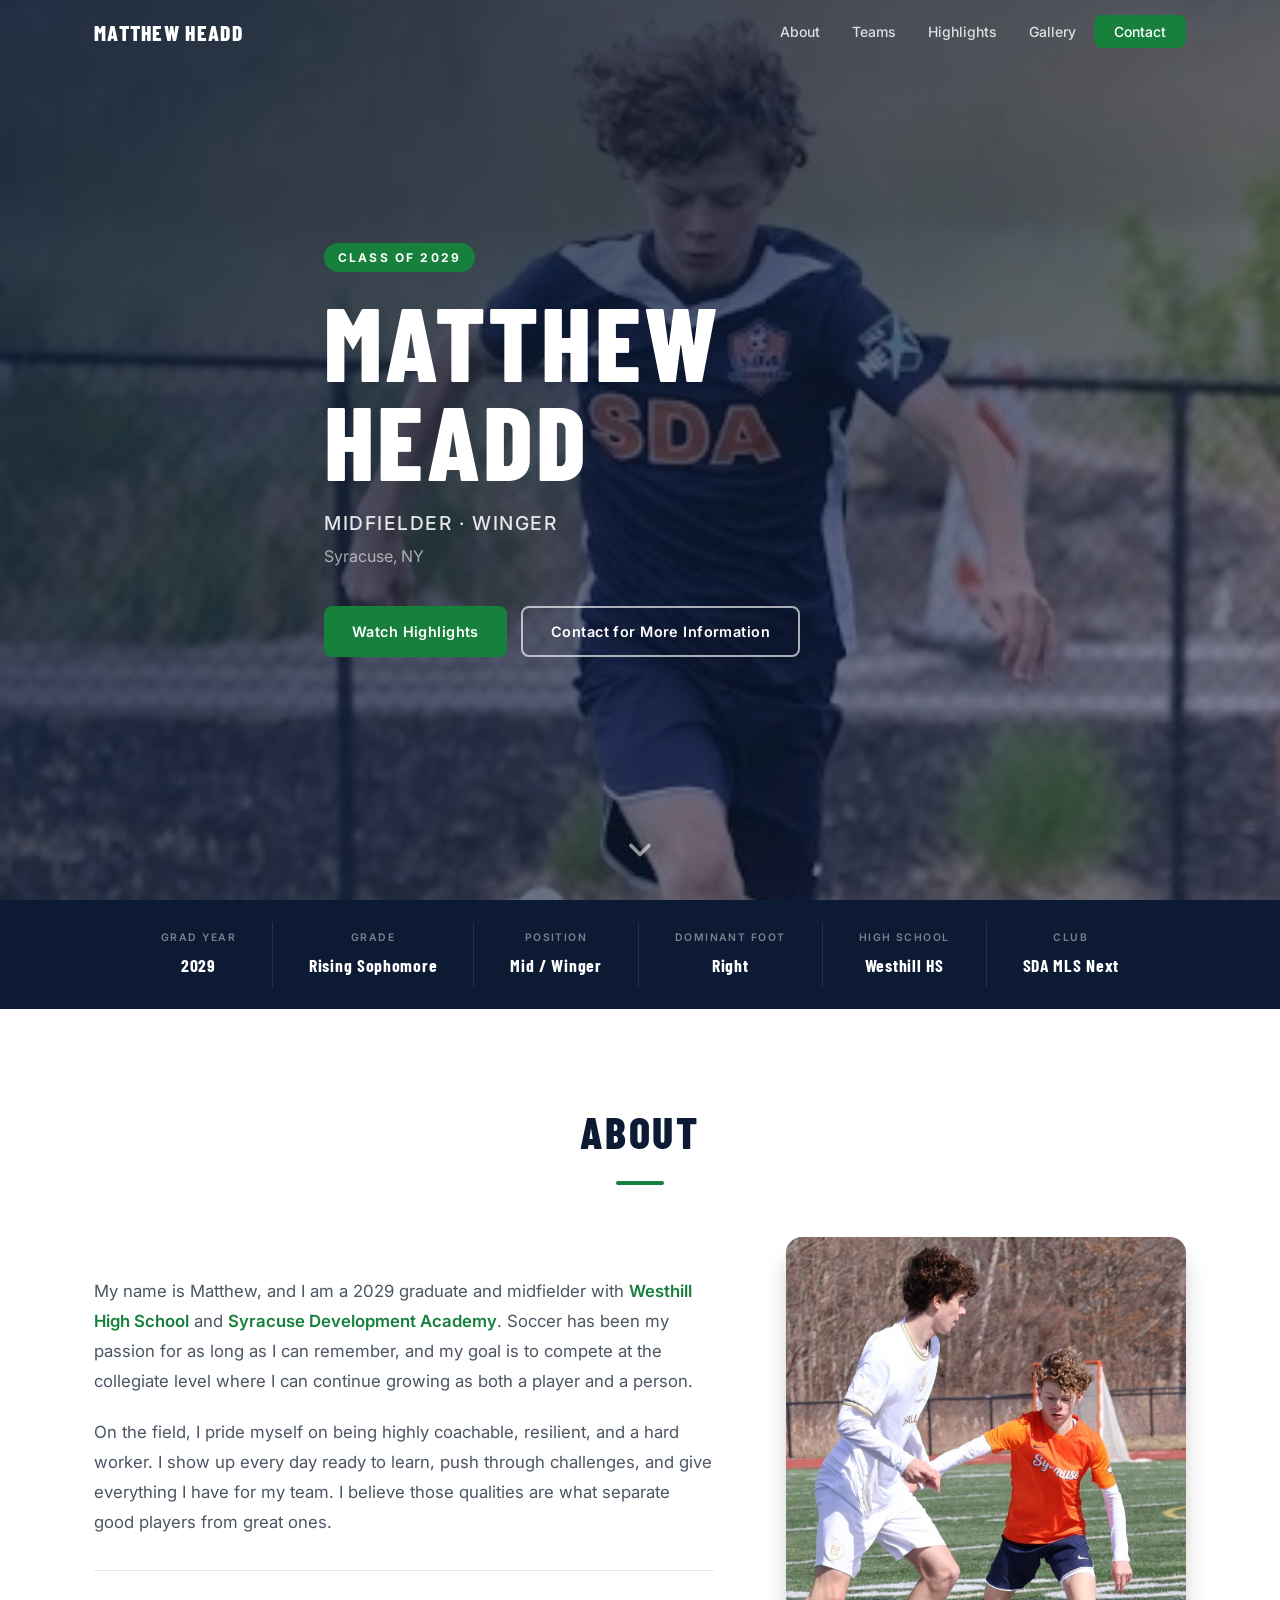
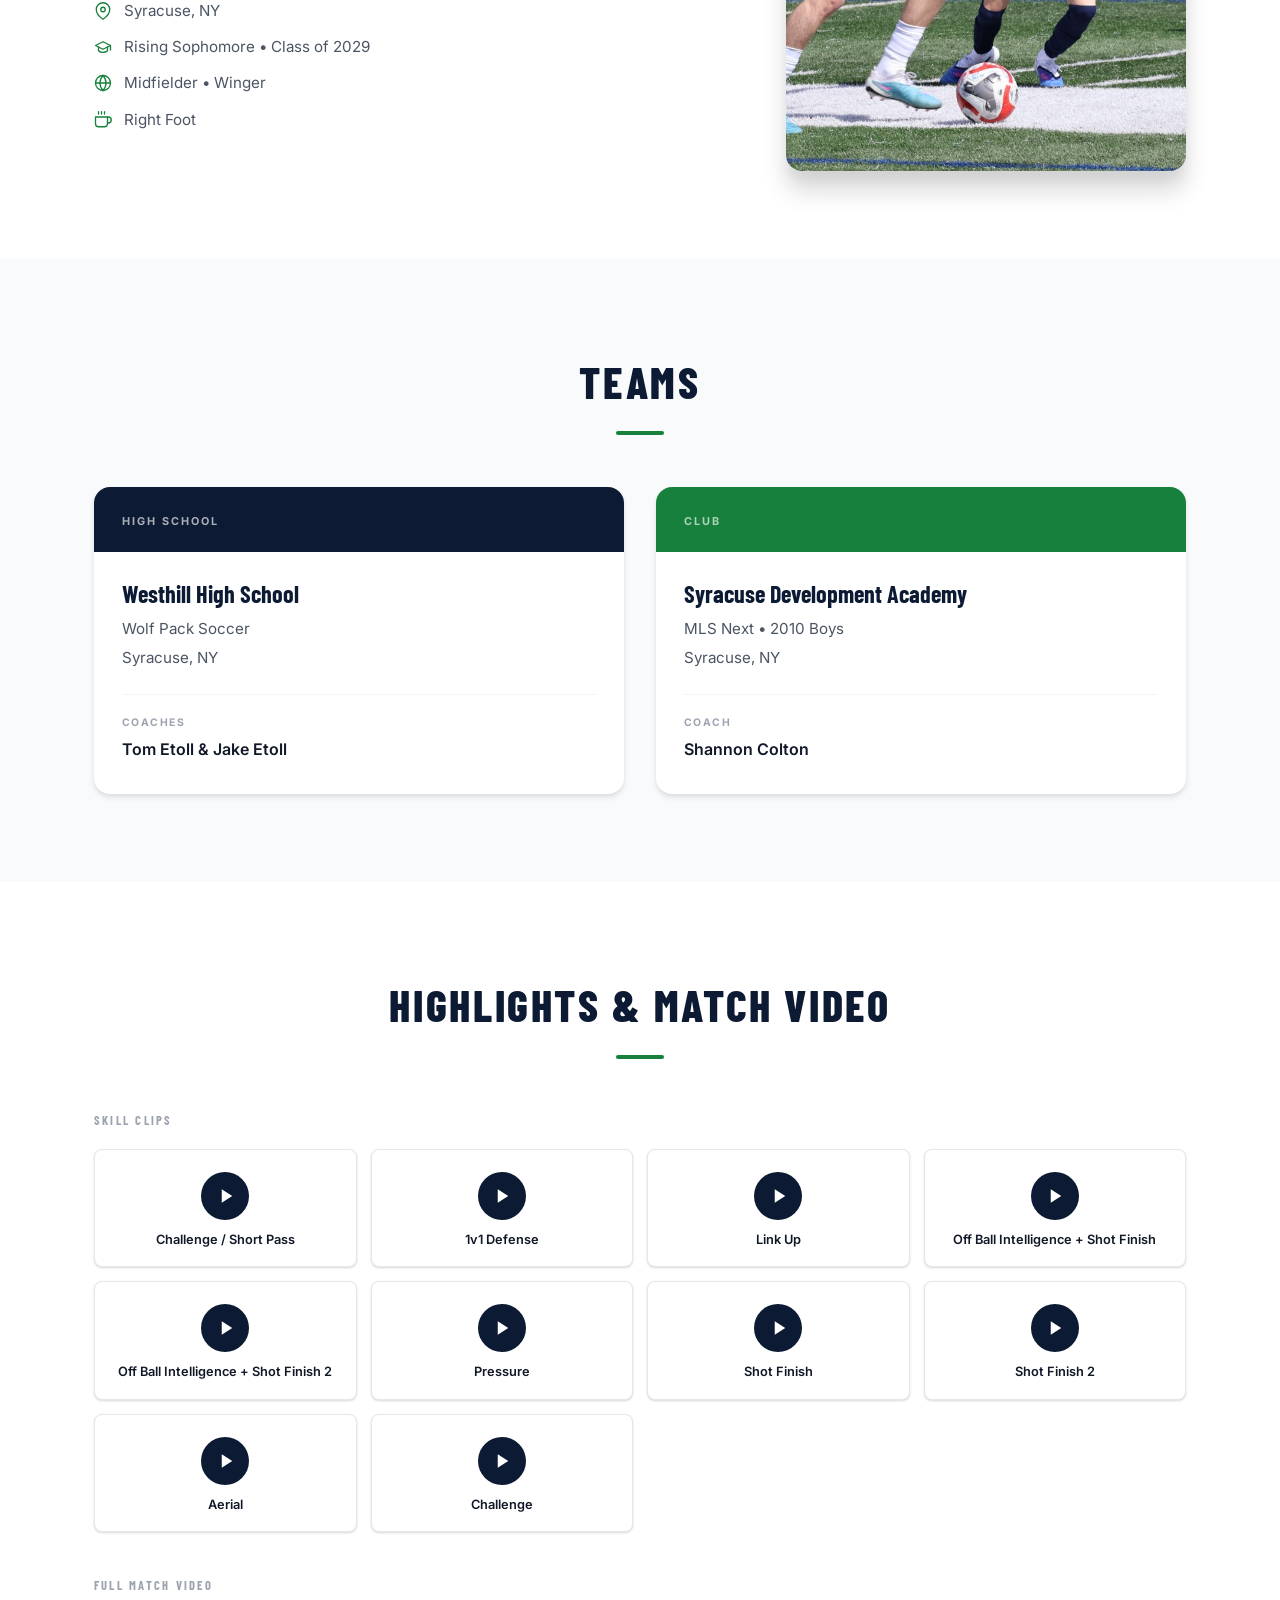
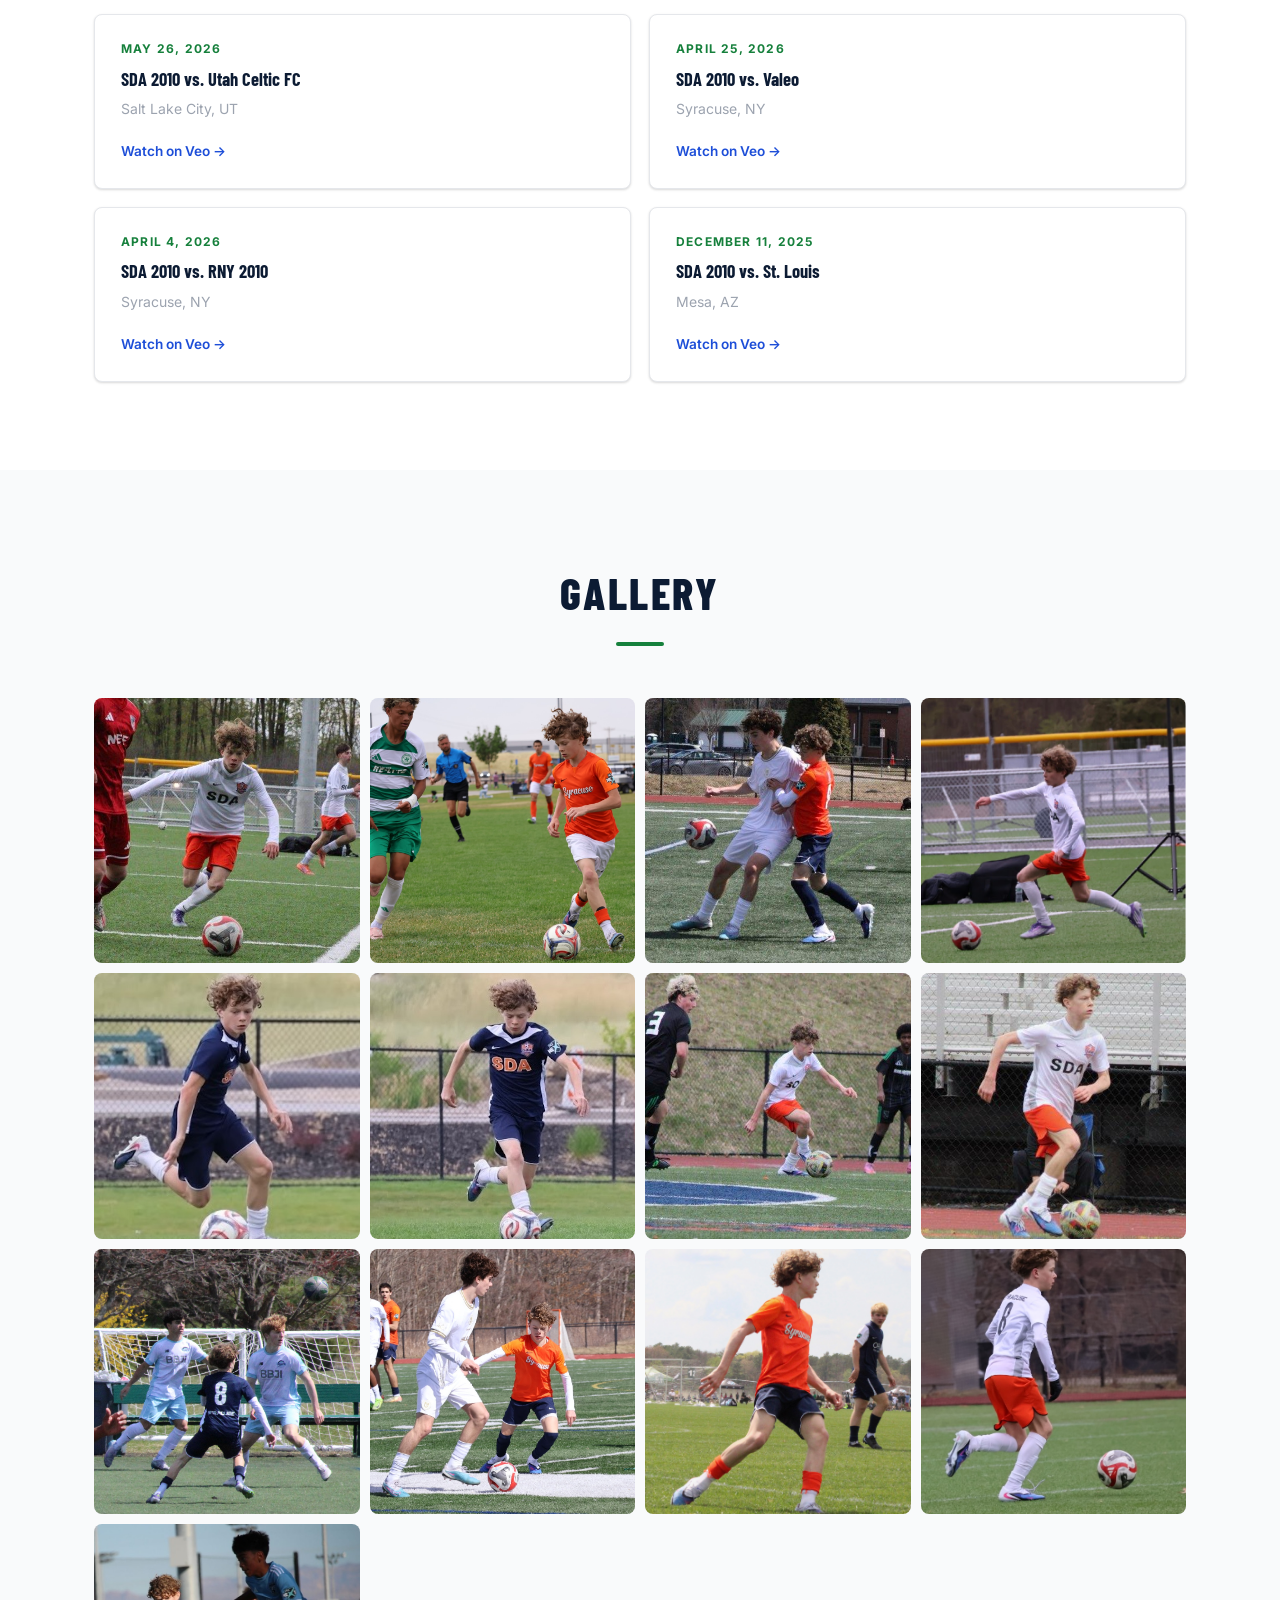
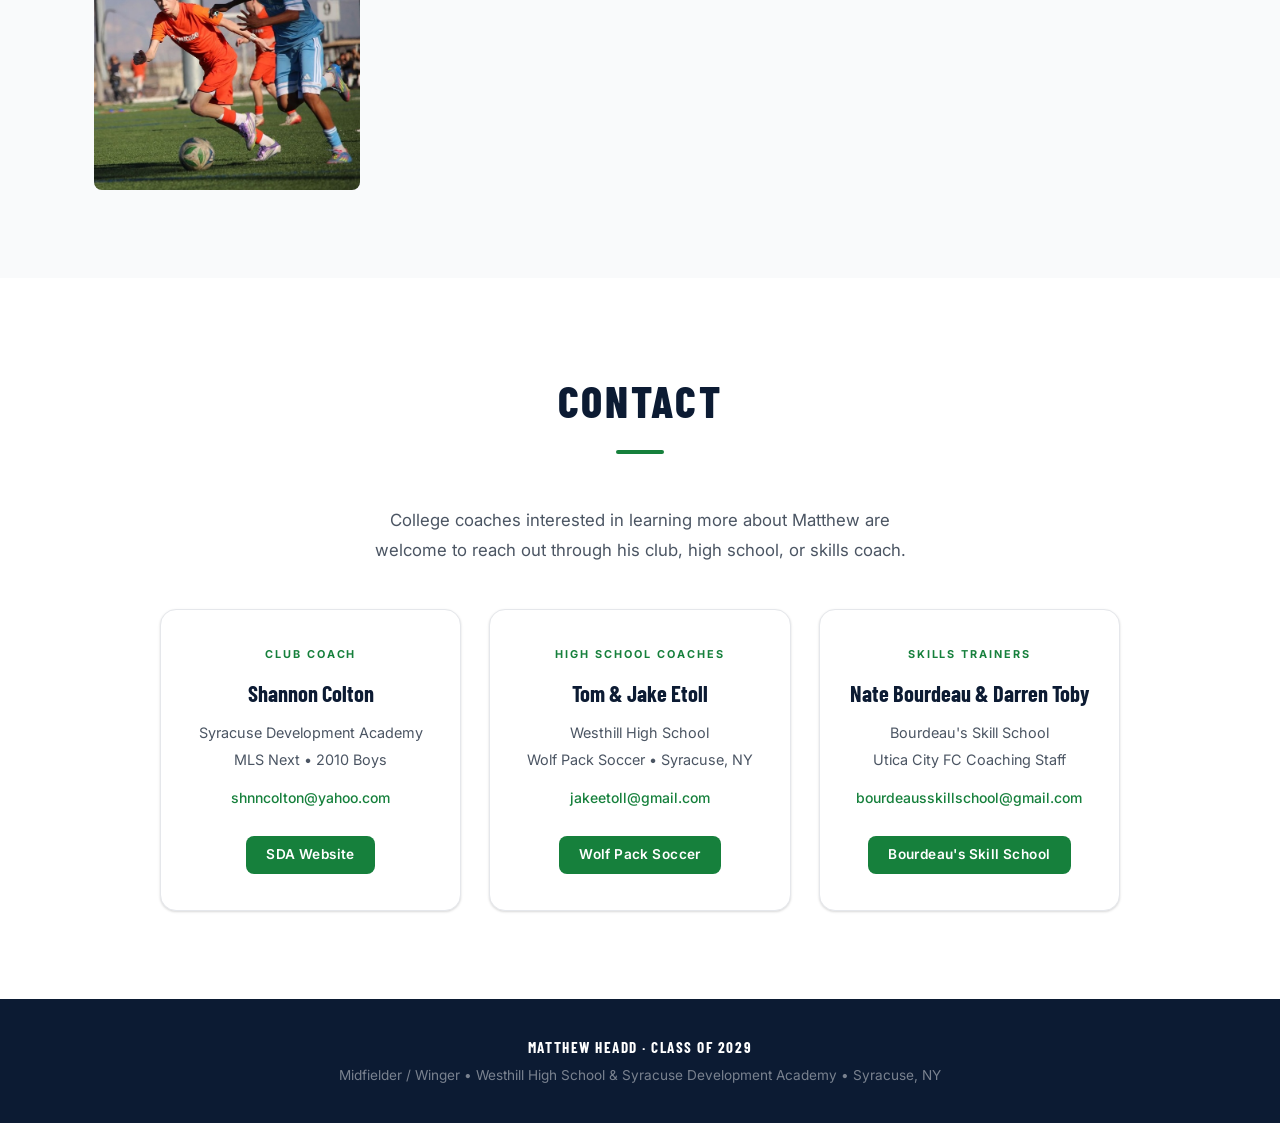
==== commit 1ffb97ef: "Add skills trainier info" ====
--- a/index.html
+++ b/index.html
@@ -349,9 +349,9 @@
         <div class="section-line"></div>
       </div>
       <p class="contact-intro">
-        College coaches interested in learning more about Matthew are welcome to reach out through his club or high school coach.
+        College coaches interested in learning more about Matthew are welcome to reach out through his club, high school, or skills coach.
       </p>
-      <div class="contact-cards">
+      <div class="contact-cards contact-cards--three">
         <div class="contact-card">
           <p class="contact-card__label">Club Coach</p>
           <h3 class="contact-card__name">Shannon Colton</h3>
@@ -374,6 +374,17 @@
           <a href="https://www.facebook.com/warriorsoccer7484/" target="_blank" rel="noopener noreferrer" class="btn btn--primary btn--sm">Wolf Pack Soccer</a>
         </div>
 
+        <div class="contact-card">
+          <p class="contact-card__label">Skills Trainers</p>
+          <h3 class="contact-card__name">Nate Bourdeau &amp; Darren Toby</h3>
+          <p class="contact-card__detail">Bourdeau's Skill School</p>
+          <p class="contact-card__detail">Utica City FC Coaching Staff</p>
+          <div class="contact-links">
+            <a href="mailto:bourdeausskillschool@gmail.com" class="contact-link">bourdeausskillschool@gmail.com</a>
+          </div>
+          <a href="https://www.facebook.com/Bourdeausskillschool/" target="_blank" rel="noopener noreferrer" class="btn btn--primary btn--sm">Bourdeau's Skill School</a>
+        </div>
+
       </div>
     </div>
   </section>
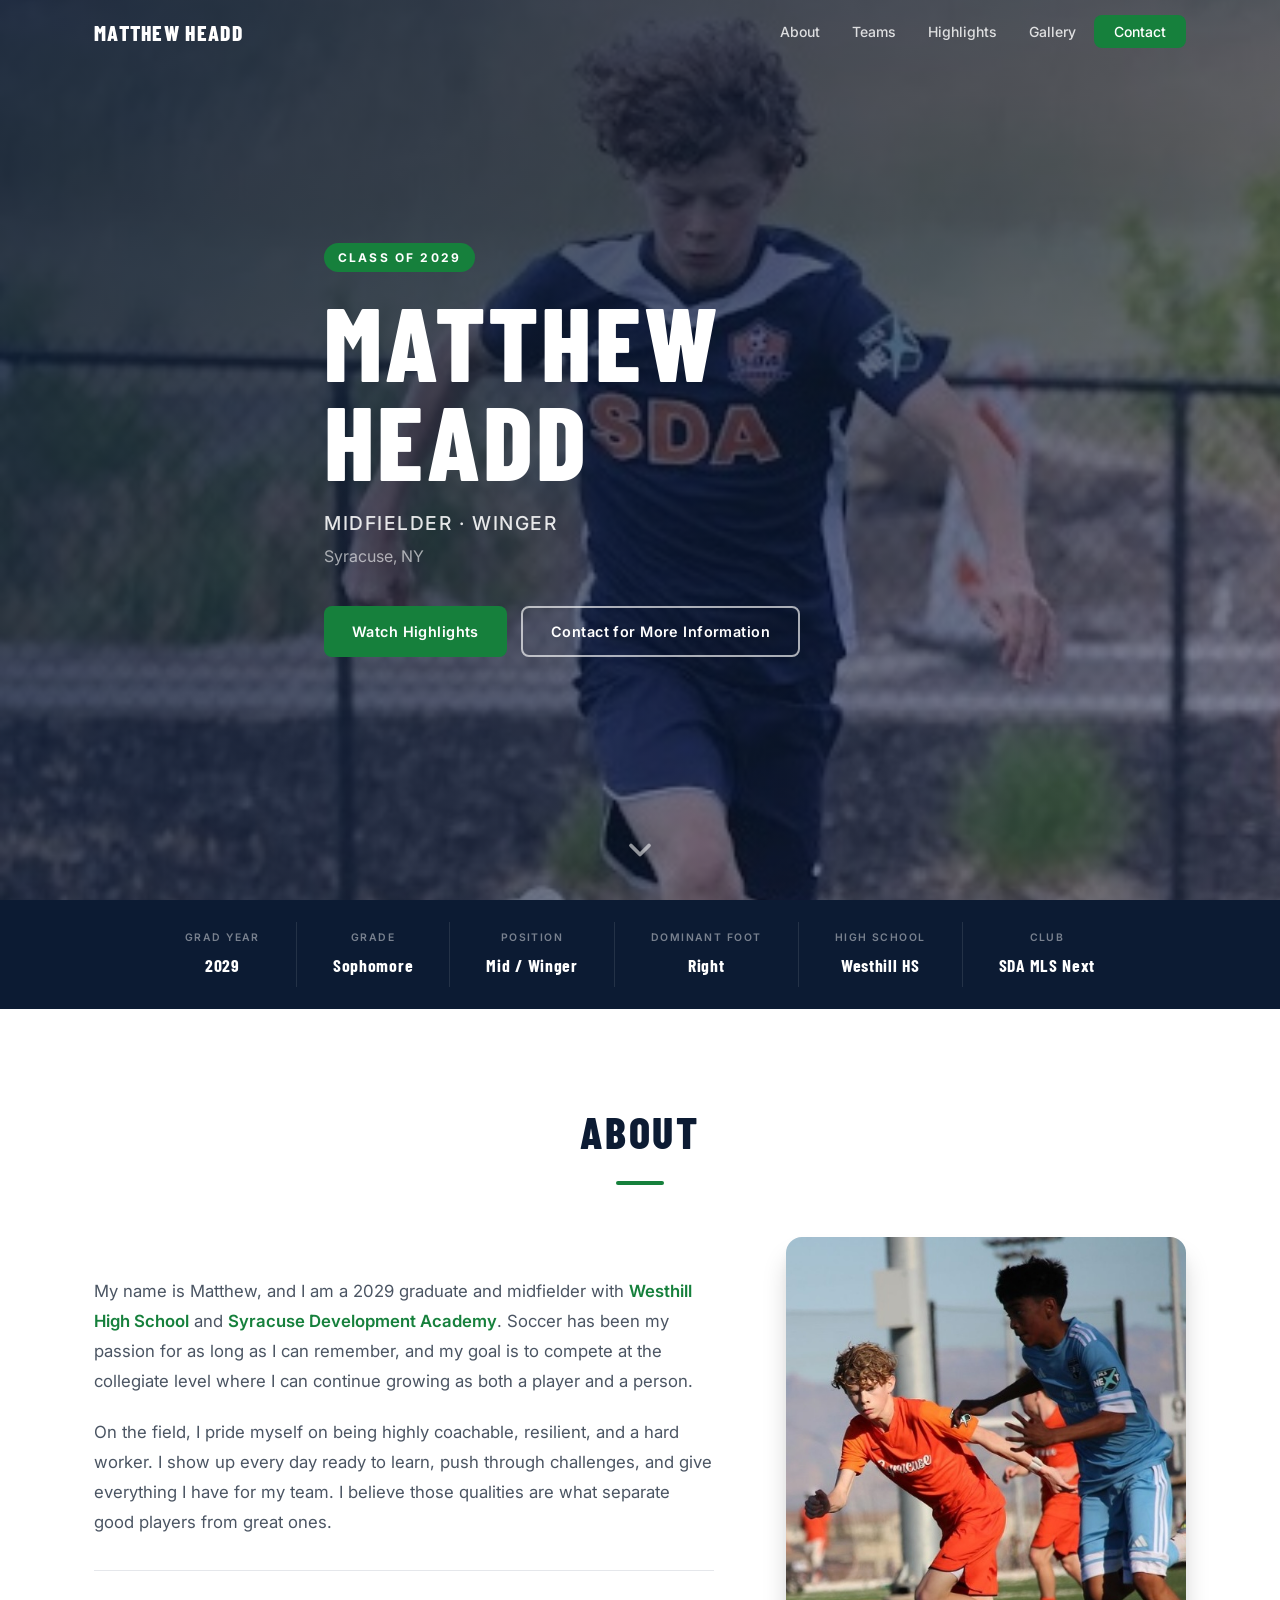
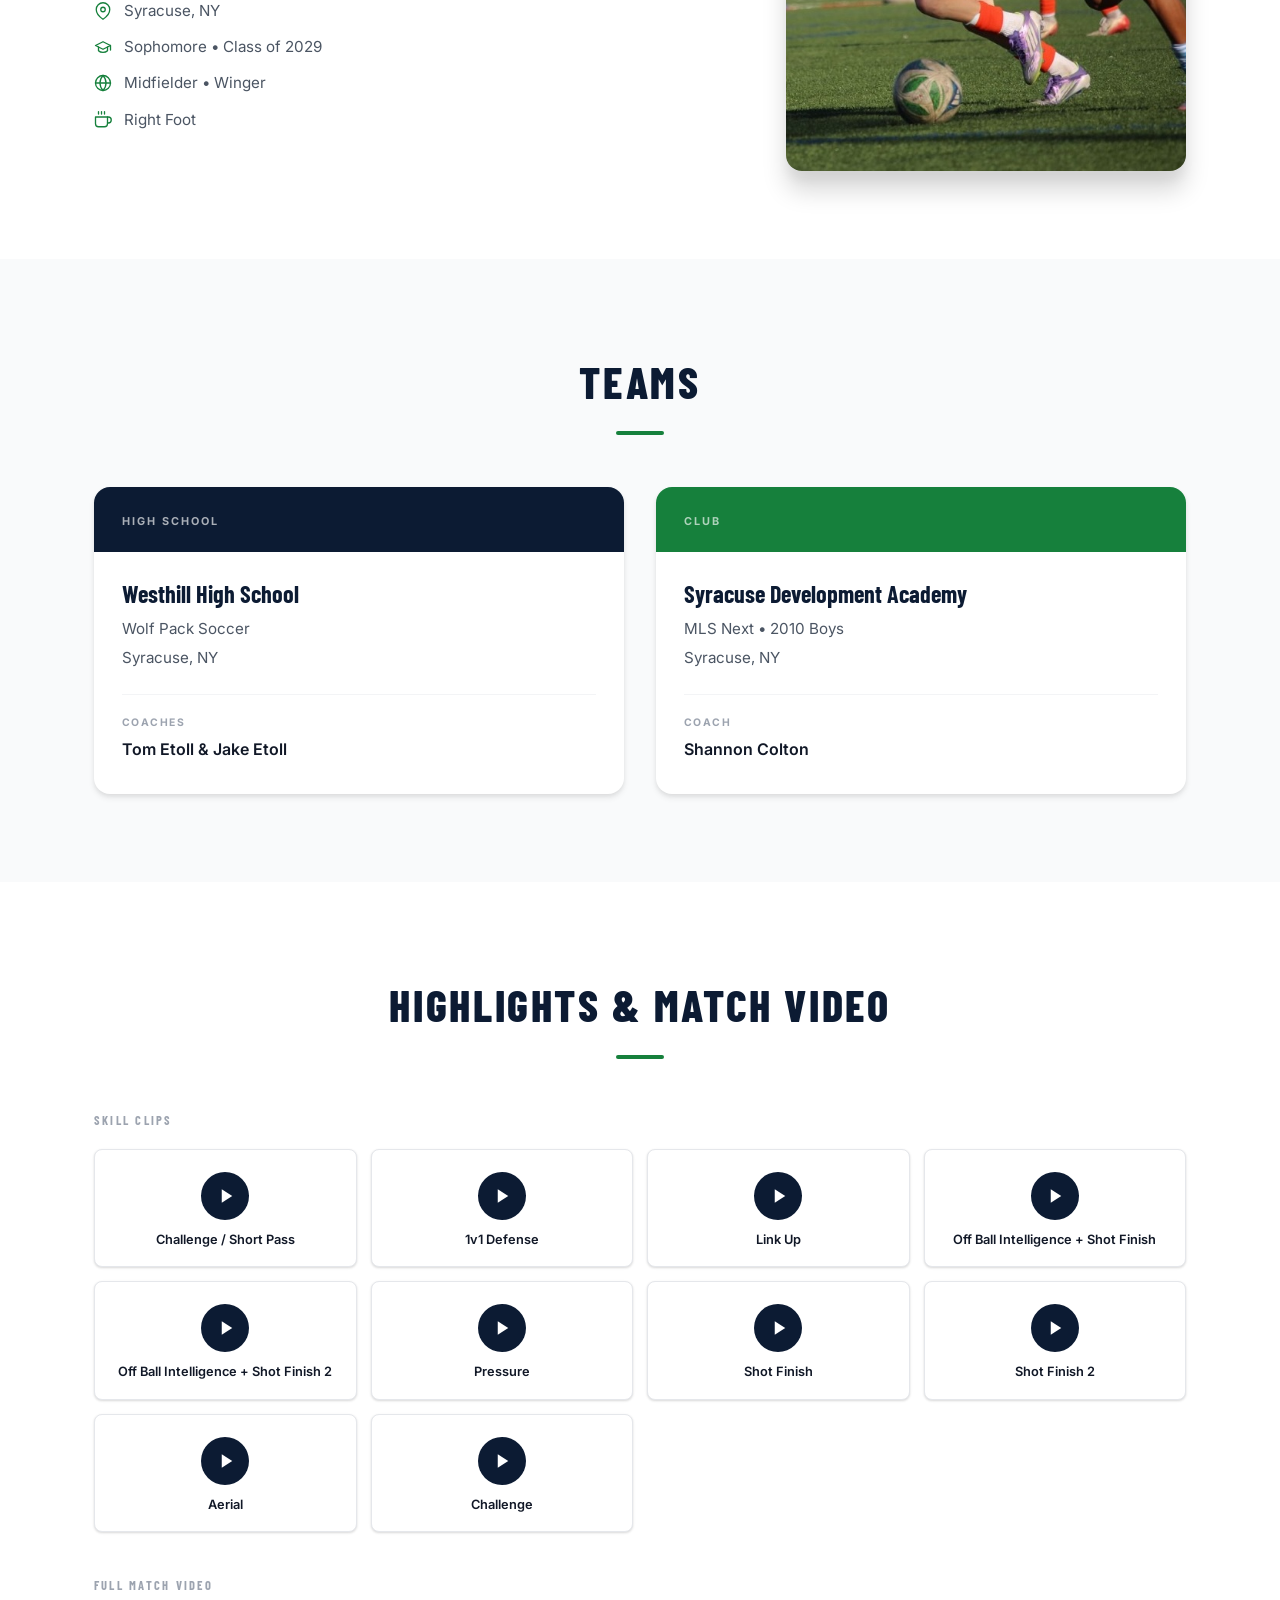
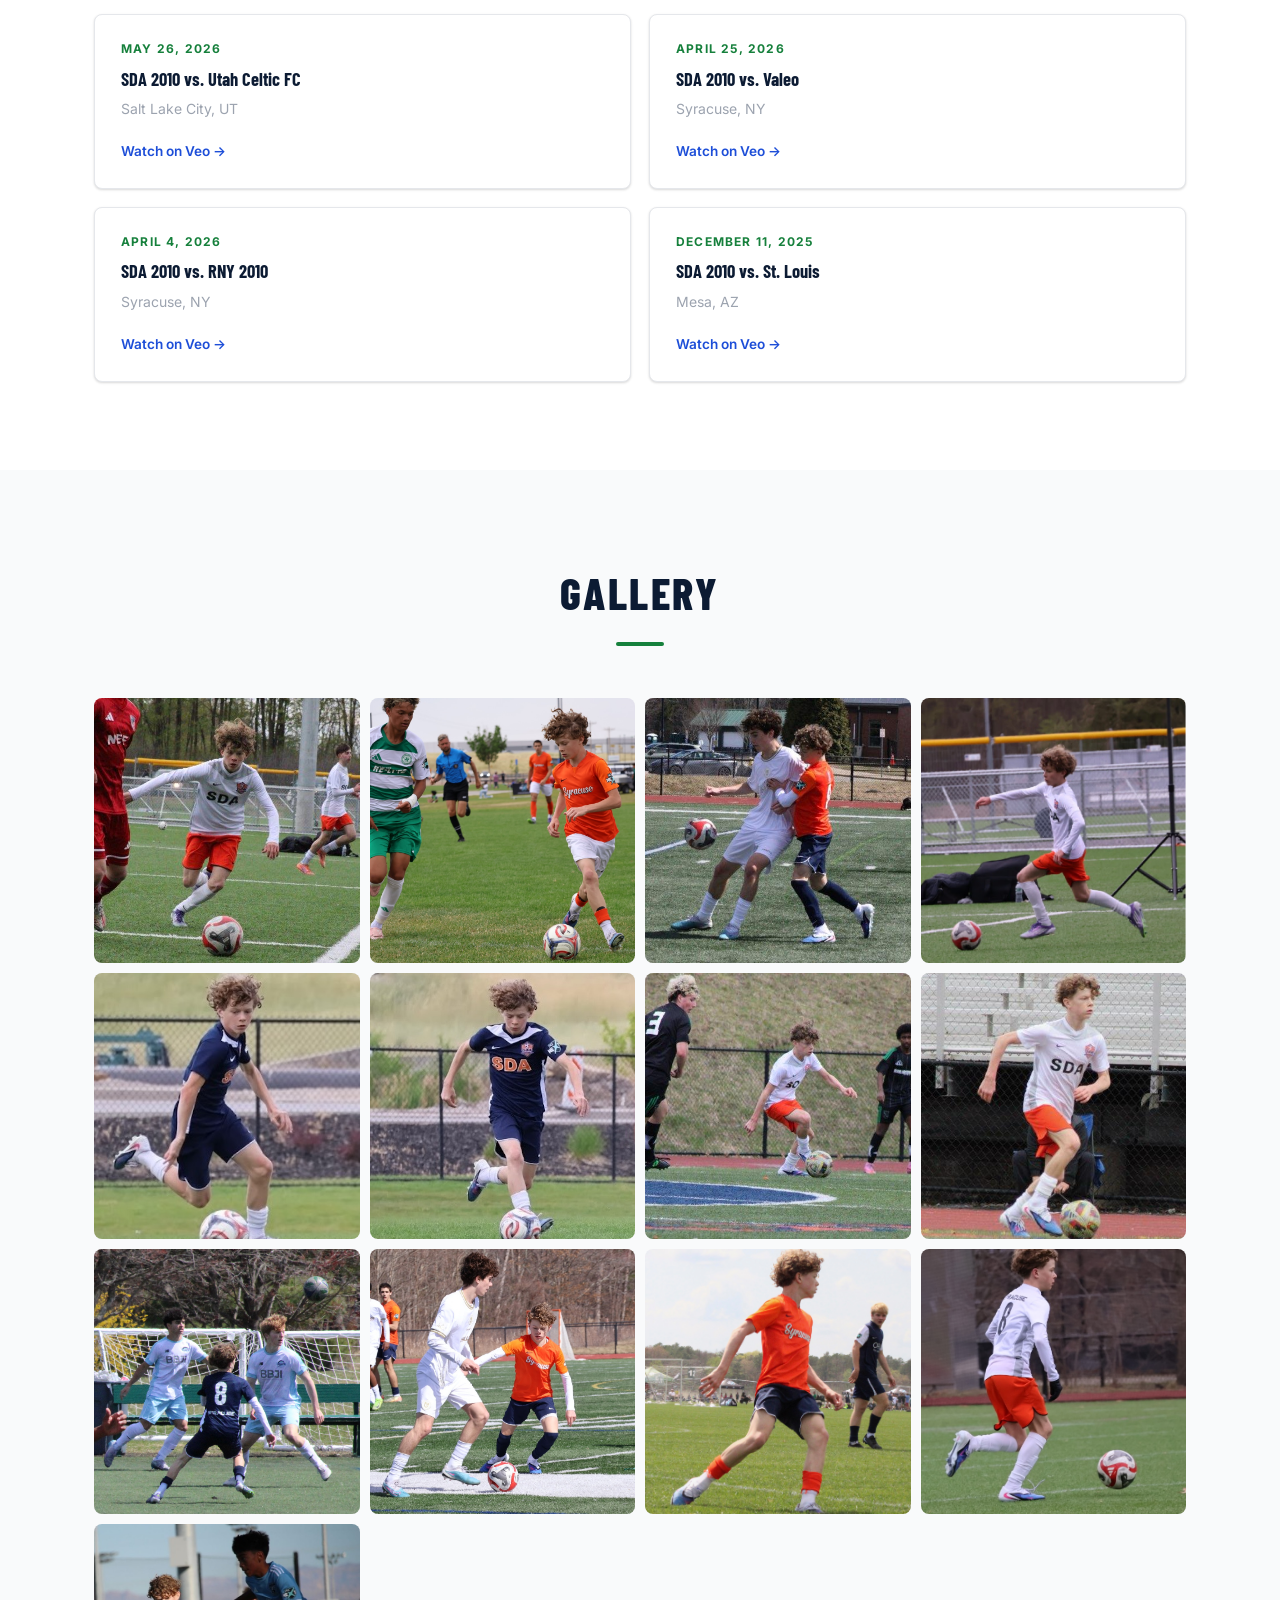
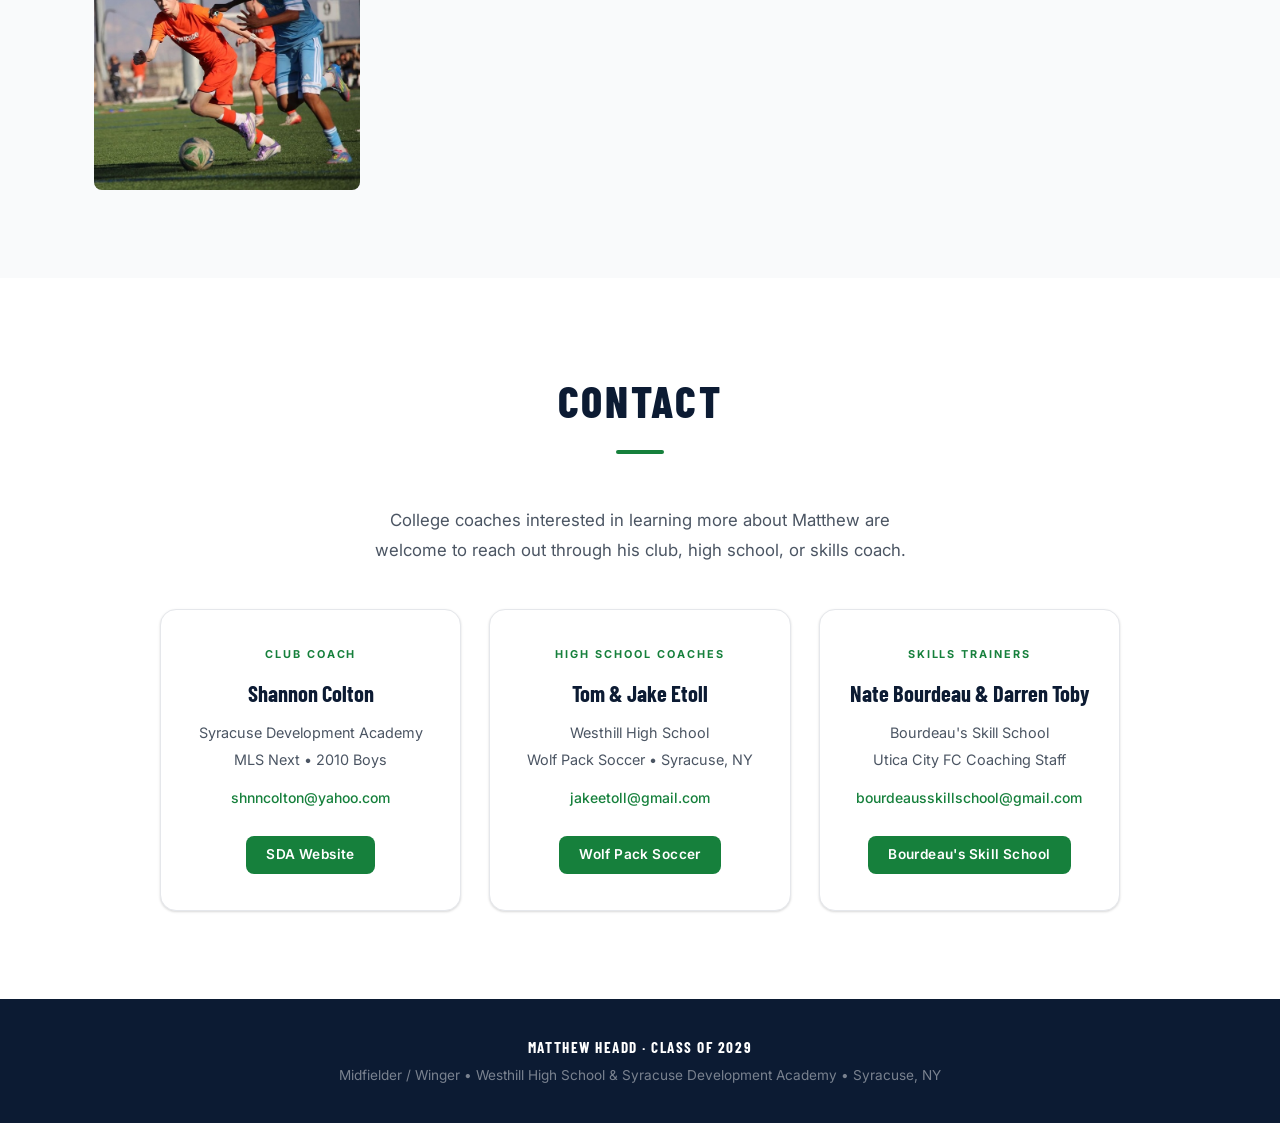
==== commit b1381266: "Update for sophmore year" ====
--- a/index.html
+++ b/index.html
@@ -68,7 +68,7 @@
       </div>
       <div class="stat-item">
         <span class="stat-label">Grade</span>
-        <span class="stat-value">Rising Sophomore</span>
+        <span class="stat-value"> Sophomore</span>
       </div>
       <div class="stat-item">
         <span class="stat-label">Position</span>
@@ -117,7 +117,7 @@
             </li>
             <li class="detail-row">
               <svg class="detail-icon" viewBox="0 0 24 24" fill="none" stroke="currentColor" stroke-width="2" stroke-linecap="round" stroke-linejoin="round"><path d="M22 10v6M2 10l10-5 10 5-10 5z"/><path d="M6 12v5c3 3 9 3 12 0v-5"/></svg>
-              <span>Rising Sophomore &bull; Class of 2029</span>
+              <span> Sophomore &bull; Class of 2029</span>
             </li>
             <li class="detail-row">
               <svg class="detail-icon" viewBox="0 0 24 24" fill="none" stroke="currentColor" stroke-width="2" stroke-linecap="round" stroke-linejoin="round"><circle cx="12" cy="12" r="10"/><path d="M12 2a14.5 14.5 0 000 20 14.5 14.5 0 000-20"/><path d="M2 12h20"/></svg>
@@ -130,7 +130,7 @@
           </ul>
         </div>
         <div class="about-photo">
-          <img src="images/IMG_8294.jpeg" alt="Matthew Headd competing for the ball" />
+          <img src="images/IMG_9876.jpeg" alt="Matthew Headd competing for the ball" />
         </div>
       </div>
     </div>
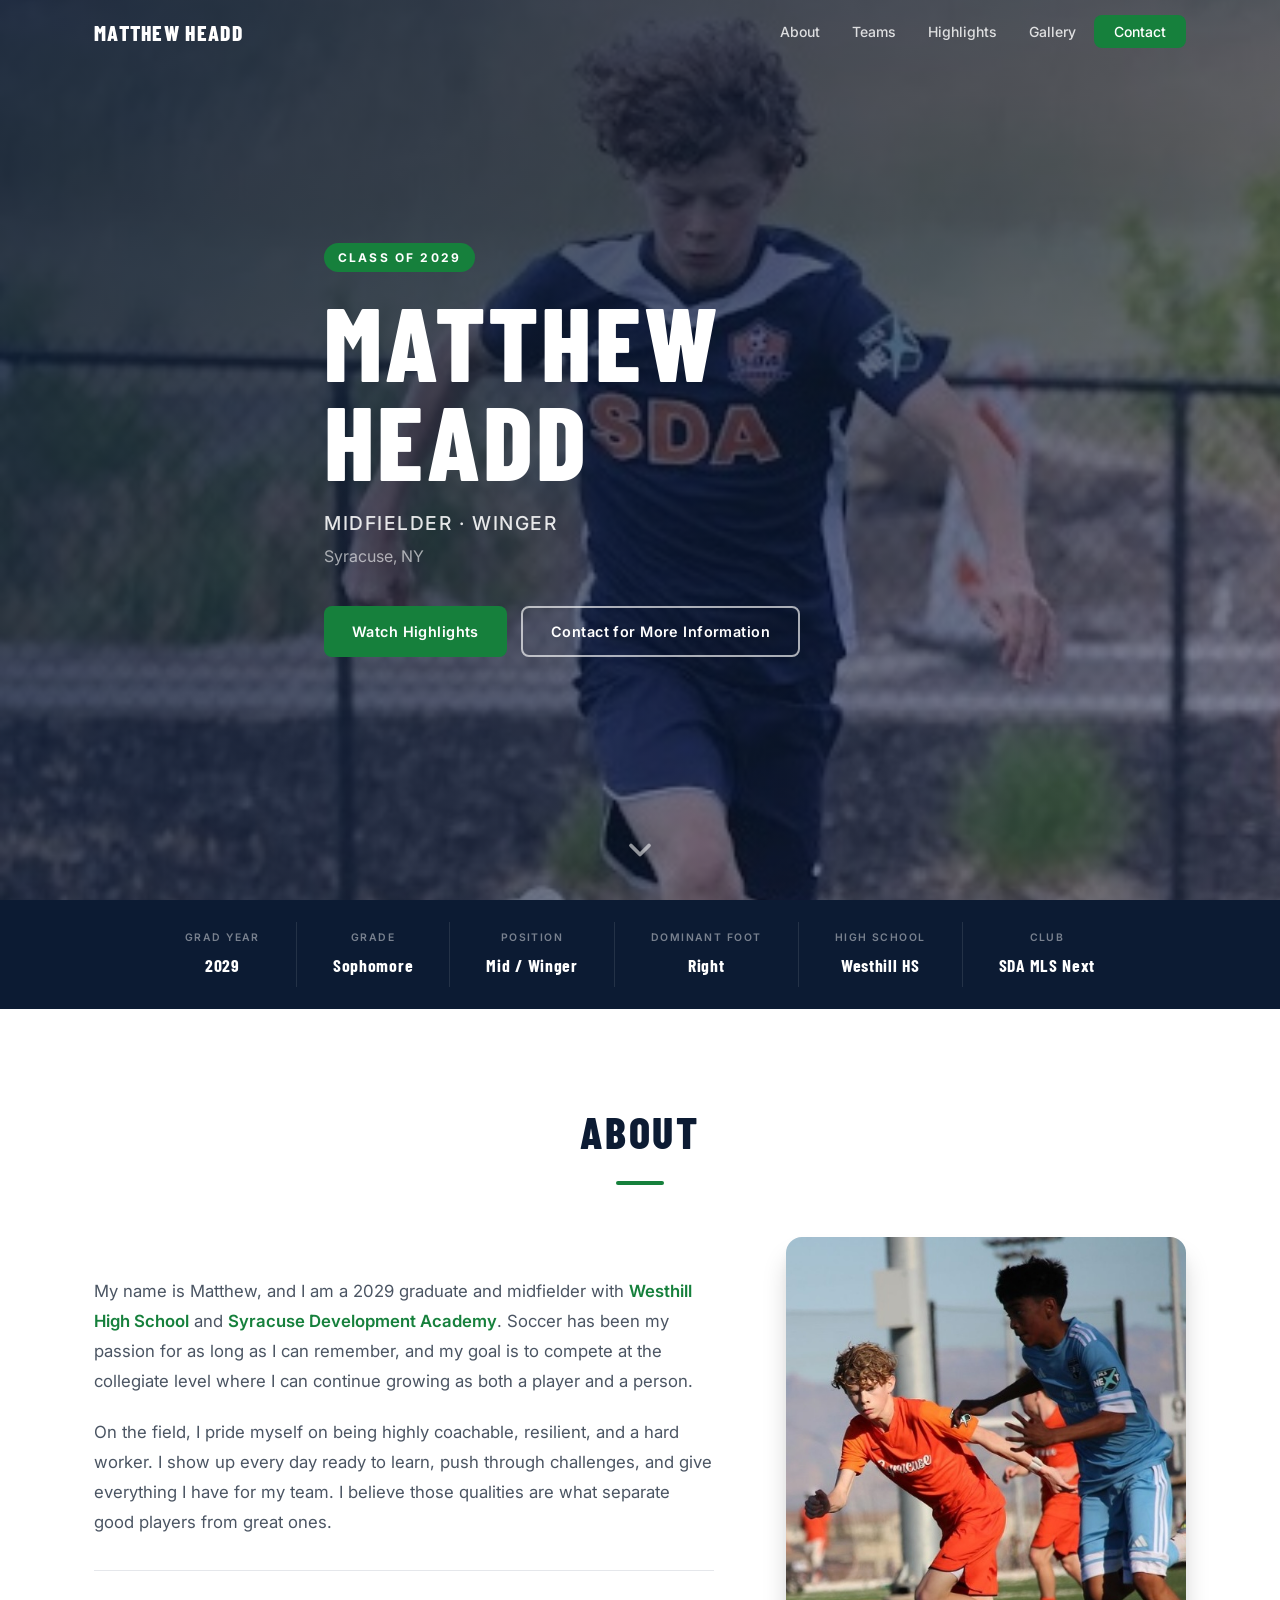
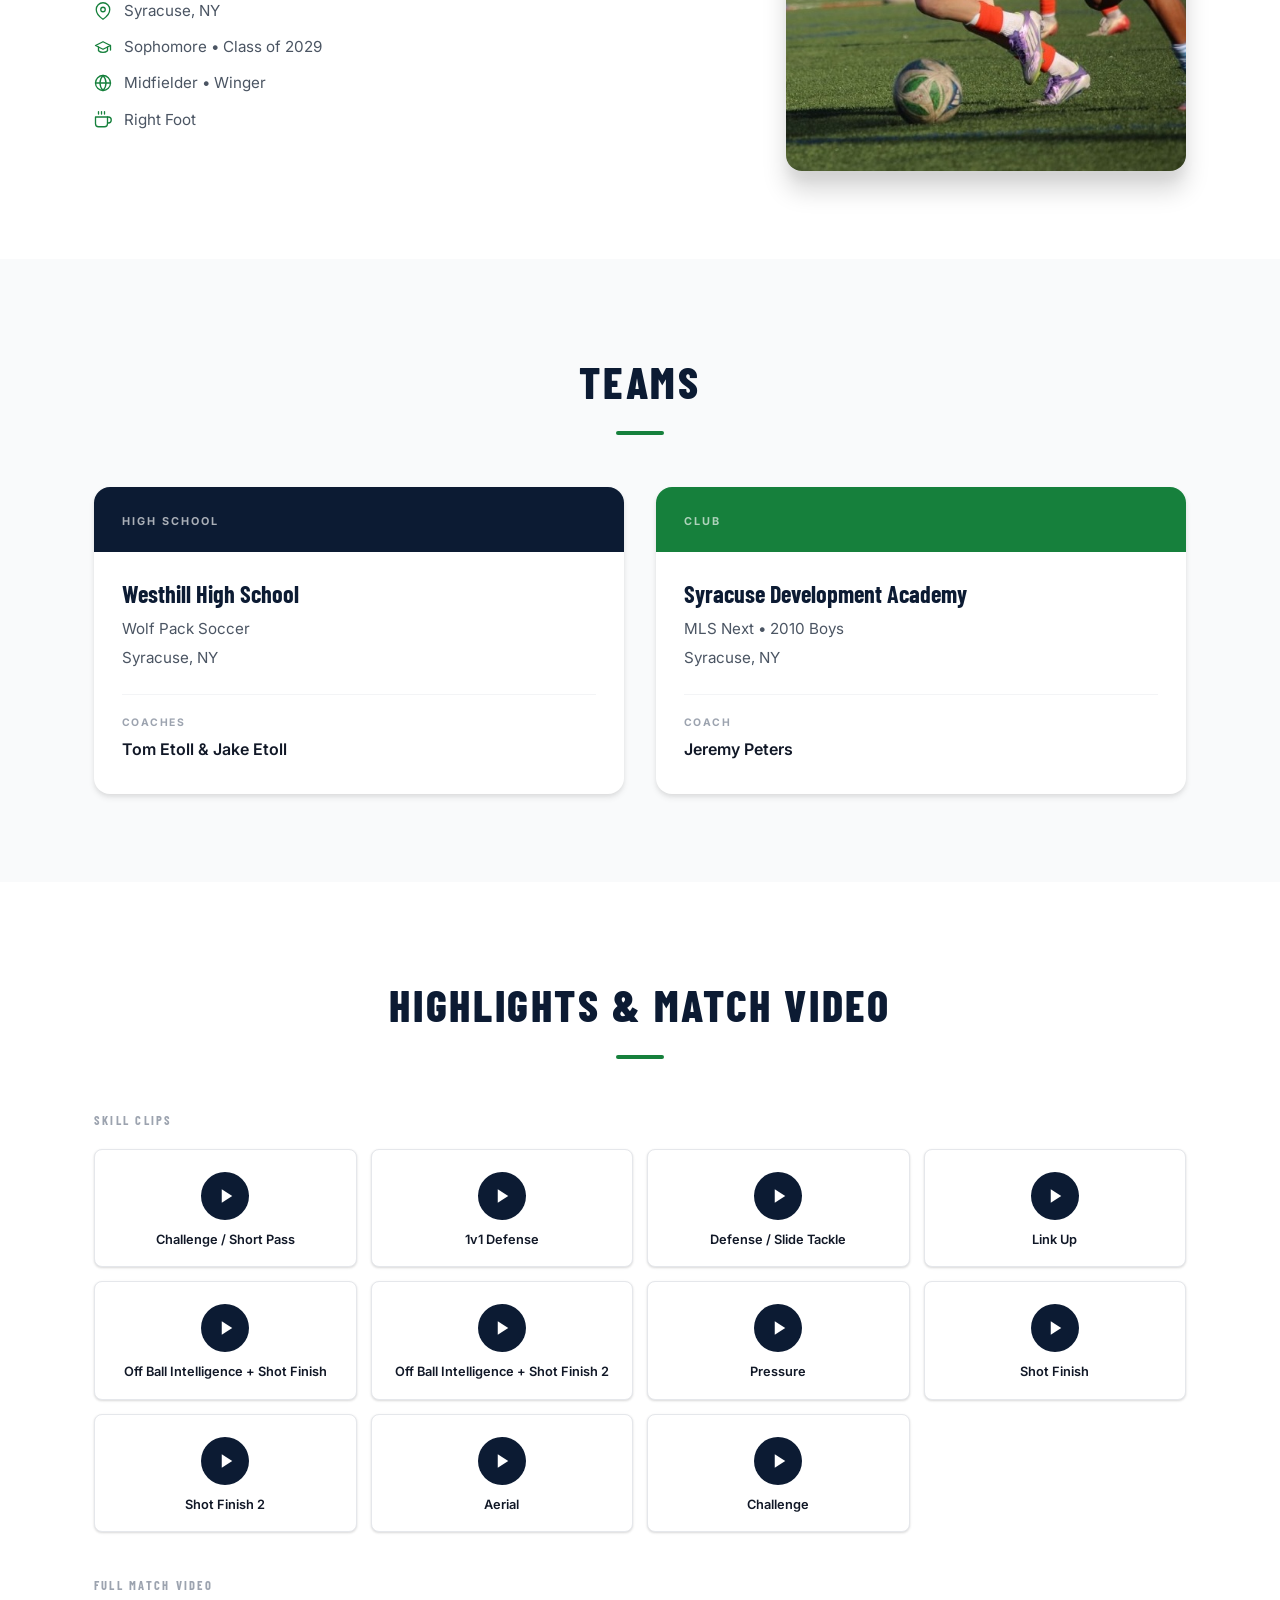
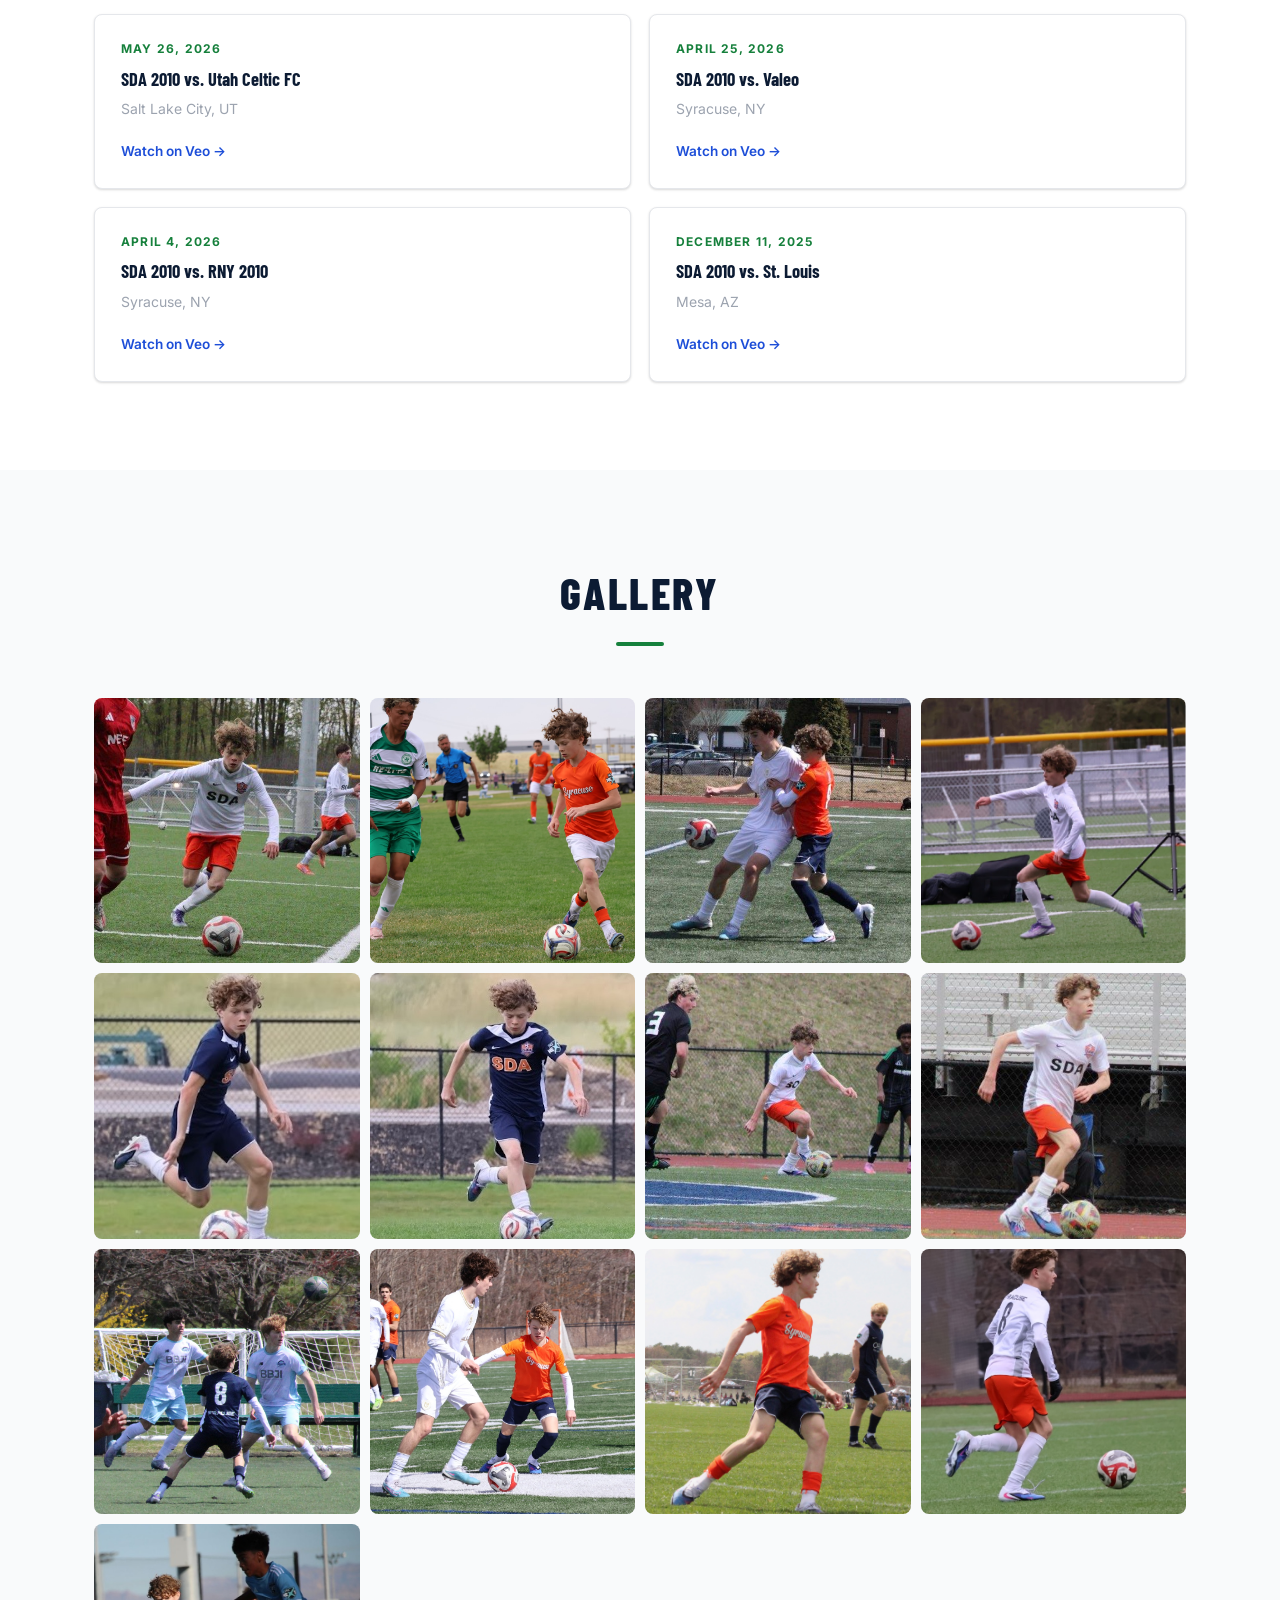
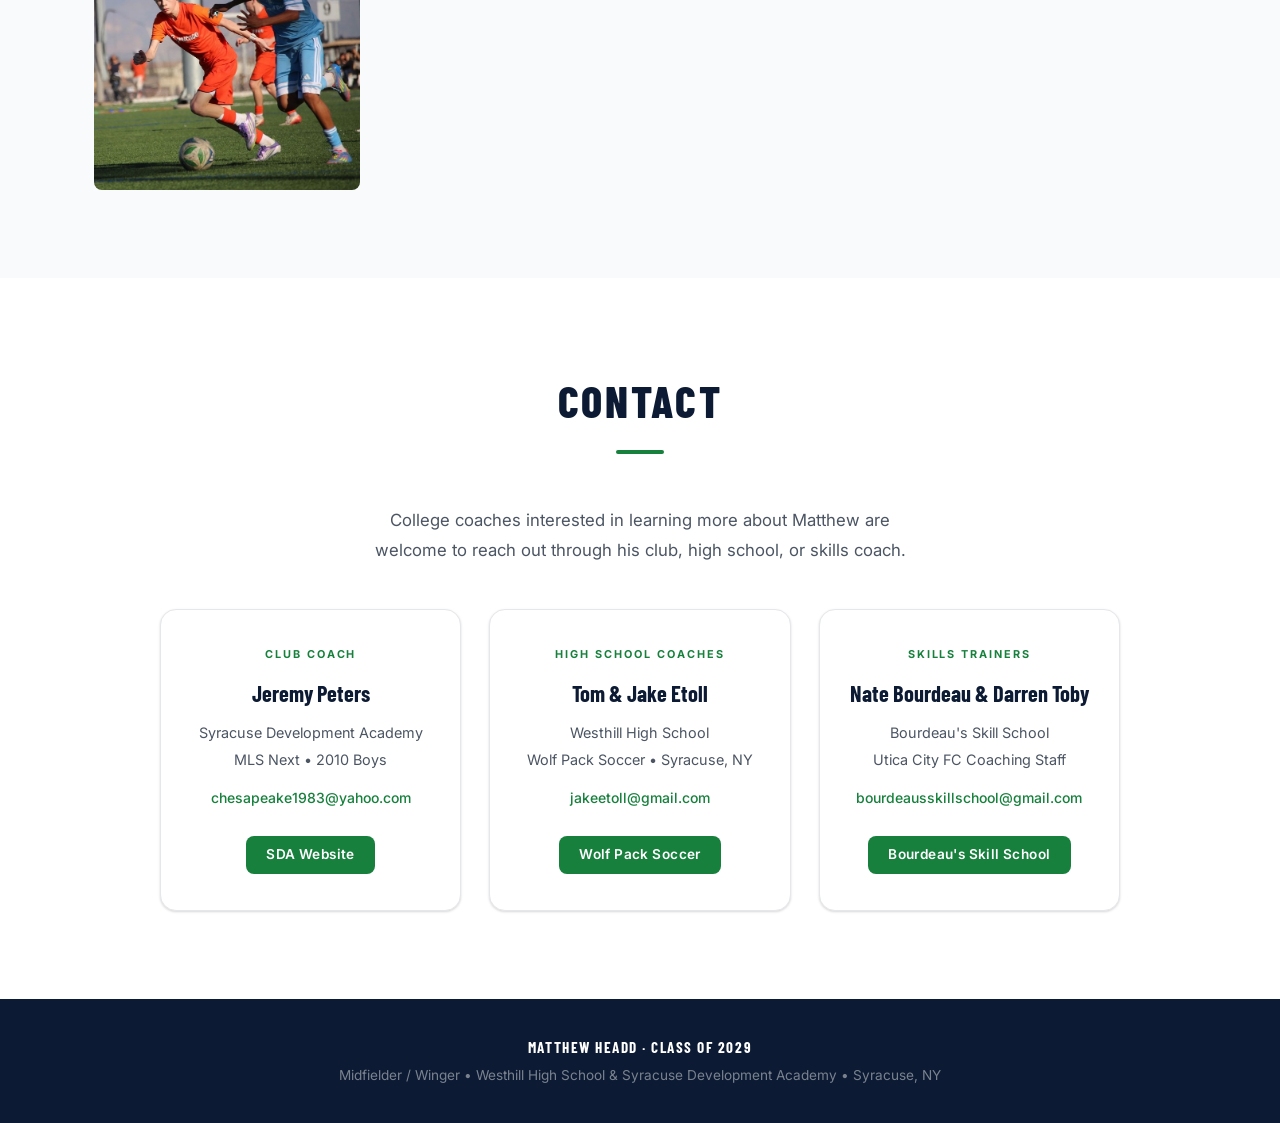
==== commit 6fe92c14: "Add Defense / Slide Tackle clip and update club coach contact - Add Defense_Slide_Tackle.mp4 skill c" ====
--- a/index.html
+++ b/index.html
@@ -176,7 +176,7 @@
             <p class="team-detail">Syracuse, NY</p>
             <div class="team-coaches">
               <p class="coaches-label">Coach</p>
-              <p class="coaches-names">Shannon Colton</p>
+              <p class="coaches-names">Jeremy Peters</p>
             </div>
           </div>
         </div>
@@ -206,6 +206,11 @@
         <button class="clip-card" data-src="videos/Defense_1v1.mp4" data-label="1v1 Defense" aria-label="Play: 1v1 Defense">
           <span class="clip-card__icon" aria-hidden="true"><svg viewBox="0 0 24 24" fill="currentColor"><polygon points="5 3 19 12 5 21 5 3"/></svg></span>
           <span class="clip-card__label">1v1 Defense</span>
+        </button>
+
+        <button class="clip-card" data-src="videos/Defense_Slide_Tackle.mp4" data-label="Defense / Slide Tackle" aria-label="Play: Defense / Slide Tackle">
+          <span class="clip-card__icon" aria-hidden="true"><svg viewBox="0 0 24 24" fill="currentColor"><polygon points="5 3 19 12 5 21 5 3"/></svg></span>
+          <span class="clip-card__label">Defense / Slide Tackle</span>
         </button>
 
         <button class="clip-card" data-src="videos/Link_Up.mp4" data-label="Link Up" aria-label="Play: Link Up">
@@ -354,11 +359,11 @@
       <div class="contact-cards contact-cards--three">
         <div class="contact-card">
           <p class="contact-card__label">Club Coach</p>
-          <h3 class="contact-card__name">Shannon Colton</h3>
+          <h3 class="contact-card__name">Jeremy Peters</h3>
           <p class="contact-card__detail">Syracuse Development Academy</p>
           <p class="contact-card__detail">MLS Next &bull; 2010 Boys</p>
           <div class="contact-links">
-            <a href="mailto:shnncolton@yahoo.com" class="contact-link">shnncolton@yahoo.com</a>
+            <a href="mailto:chesapeake1983@yahoo.com" class="contact-link">chesapeake1983@yahoo.com</a>
           </div>
           <a href="https://www.syracusedevelopmentacademy.com/" target="_blank" rel="noopener noreferrer" class="btn btn--primary btn--sm">SDA Website</a>
         </div>
